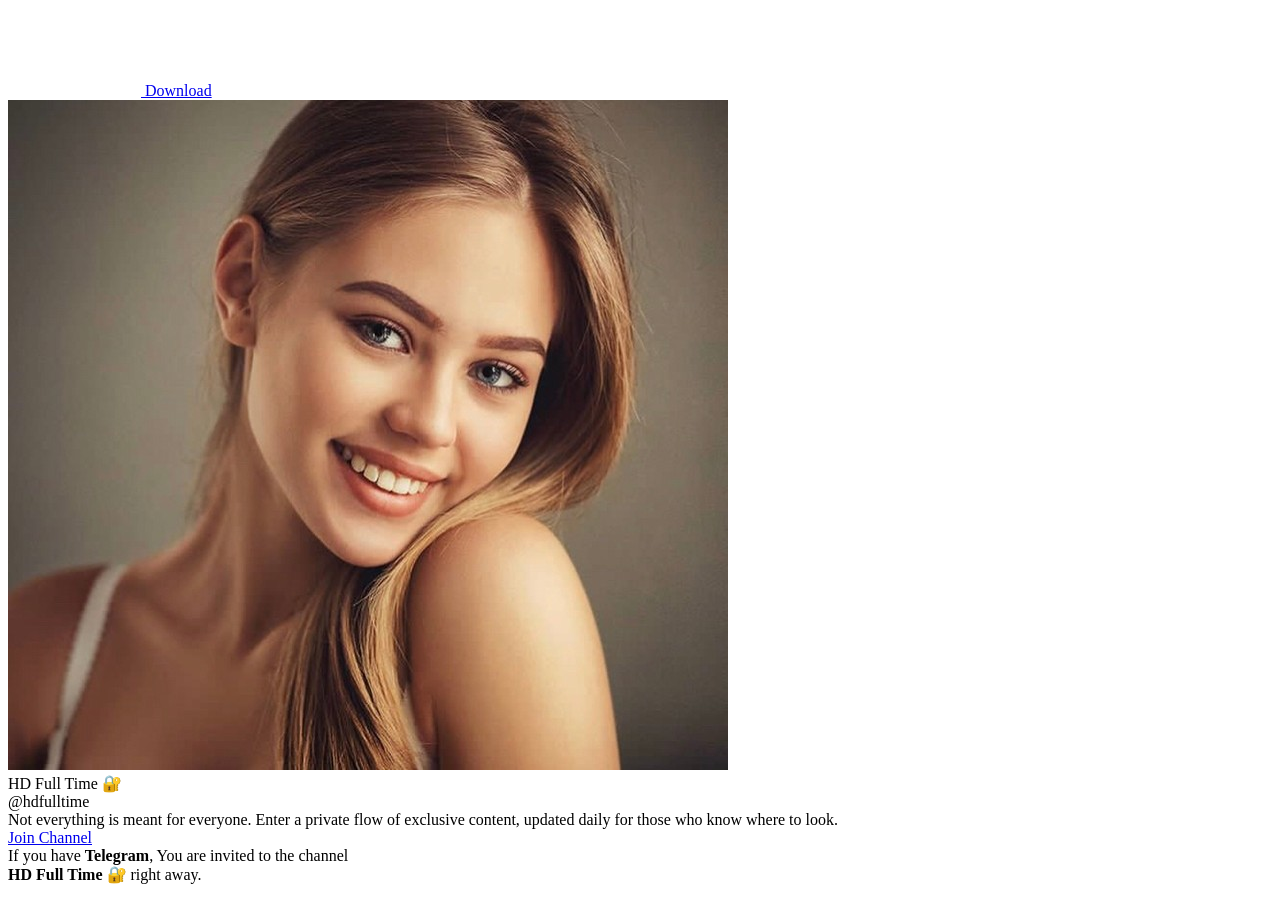
==== channel/index.html @ 1ed09b8a "." ====
<!DOCTYPE html>
<html>

<head>
  <meta content='width=device-width,initial-scale=1.0,minimum-scale=1.0,maximum-scale=1.0,user-scalable=no'
    name='viewport' />
  <meta content='text/html; charset=UTF-8' http-equiv='Content-Type' />
  <title>Telegram: Channel @hdfulltime</title>
  <meta content='HD Full Time 🔐' property='og:title' />
  <meta
    content='Not everything is meant for everyone. Enter a private flow of exclusive content, updated daily for those who know where to look.'
    property='og:description' />
  <meta
    content='https://blogger.googleusercontent.com/img/b/R29vZ2xl/AVvXsEhsfEjchy6Sd4bCv_MW5l7v80RfliR0lBJV4IH_pUByjzKNZYlsao66UB3B57iCOPmJxQuvEkkCpIaKv0m8ZIcIpyd4KDkBcmqaQjlu2E8WugRsBDqf2GL_BCLy_ZUvqW29uP5K_-HAG2lsDNgESt2jO1kguw3zEXQNh5OfNxkEqwIyMxZzY5rDgD3qUBmm/s320/s%20(866).jpg'
    property='og:image' />
  <meta content='https://telegram.org' property='og:url' />
  <meta content='website' property='og:type' />
  <meta content='Telegram' property='og:site_name' />
  <meta content='summary_large_image' name='twitter:card' />
  <meta content='HD Full Time 🔐' name='twitter:title' />
  <meta
    content='Not everything is meant for everyone. Enter a private flow of exclusive content, updated daily for those who know where to look.'
    name='twitter:description' />
  <meta
    content='https://blogger.googleusercontent.com/img/b/R29vZ2xl/AVvXsEhsfEjchy6Sd4bCv_MW5l7v80RfliR0lBJV4IH_pUByjzKNZYlsao66UB3B57iCOPmJxQuvEkkCpIaKv0m8ZIcIpyd4KDkBcmqaQjlu2E8WugRsBDqf2GL_BCLy_ZUvqW29uP5K_-HAG2lsDNgESt2jO1kguw3zEXQNh5OfNxkEqwIyMxZzY5rDgD3qUBmm/s320/s%20(866).jpg'
    name='twitter:image' />
  <meta content='https://telegram.org' property='al:android:url' />
  <meta content='Telegram' property='al:android:app_name' />
  <meta content='org.telegram.messenger' property='al:android:package' />
  <meta content='https://telegram.org' property='al:ios:url' />
  <meta content='Telegram Messenger' property='al:ios:app_name' />
  <meta content='Telegram Messenger' property='al:ios:app_store_id' />
  <link href='https://telegram.org/img/favicon-32x32.png' rel='icon' sizes='32x32' type='image/png' />
  <link href='https://telegram.org/img/apple-touch-icon.png' rel='apple-touch-icon' />
  <link href='https://telegram.org/css/font-roboto.css' rel='stylesheet' />
  <link href='https://telegram.org/css/bootstrap.min.css' rel='stylesheet' />
  <link href='https://telegram.org/css/telegram.css' rel='stylesheet' />
  <script src='//ajax.googleapis.com/ajax/libs/jquery/3.7.0/jquery.min.js'></script>
</head>

<body class='no_transition'>
  <div class='tgme_background_wrap'>
    <canvas class='tgme_background default' data-colors='dbddbb,6ba587,d5d88d,88b884' height='50' id='tgme_background'
      width='50' ></canvas>
    <div class='tgme_background_pattern default'></div>
  </div>
  <div class='tgme_page_wrap'>
    <div class='tgme_head_wrap'>
      <div class='tgme_head'>
        <a class='tgme_head_brand' href='https://tiny.cc/smartlynk'>
          <svg class='tgme_logo' height='34' viewBox='0 0 133 34' width='133' xmlns='http://www.w3.org/2000/svg'>
            <g fill='none' fill-rule='evenodd'>
              <circle cx='17' cy='17' fill='var(--accent-btn-color)' r='17' />
              <path
                d='m7.06510669 16.9258959c5.22739451-2.1065178 8.71314291-3.4952633 10.45724521-4.1662364 4.9797665-1.9157646 6.0145193-2.2485535 6.6889567-2.2595423.1483363-.0024169.480005.0315855.6948461.192827.1814076.1361492.23132.3200675.2552048.4491519.0238847.1290844.0536269.4231419.0299841.65291-.2698553 2.6225356-1.4375148 8.986738-2.0315537 11.9240228-.2513602 1.2428753-.7499132 1.5088847-1.2290685 1.5496672-1.0413153.0886298-1.8284257-.4857912-2.8369905-1.0972863-1.5782048-.9568691-2.5327083-1.3984317-4.0646293-2.3321592-1.7703998-1.0790837-.212559-1.583655.7963867-2.5529189.2640459-.2536609 4.7753906-4.3097041 4.755976-4.431706-.0070494-.0442984-.1409018-.481649-.2457499-.5678447-.104848-.0861957-.2595946-.0567202-.3712641-.033278-.1582881.0332286-2.6794907 1.5745492-7.5636077 4.6239616-.715635.4545193-1.3638349.6759763-1.9445998.6643712-.64024672-.0127938-1.87182452-.334829-2.78737602-.6100966-1.12296117-.3376271-1.53748501-.4966332-1.45976769-1.0700283.04048-.2986597.32581586-.610598.8560076-.935815z'
                fill='#fff' />
              <path
                d='m49.4 24v-12.562h-4.224v-2.266h11.198v2.266h-4.268v12.562zm16.094-4.598h-7.172c.066 1.936 1.562 2.772 3.3 2.772 1.254 0 2.134-.198 2.97-.484l.396 1.848c-.924.396-2.2.682-3.74.682-3.476 0-5.522-2.134-5.522-5.412 0-2.97 1.804-5.764 5.236-5.764 3.476 0 4.62 2.86 4.62 5.214 0 .506-.044.902-.088 1.144zm-7.172-1.892h4.708c.022-.99-.418-2.618-2.222-2.618-1.672 0-2.376 1.518-2.486 2.618zm9.538 6.49v-15.62h2.706v15.62zm14.84-4.598h-7.172c.066 1.936 1.562 2.772 3.3 2.772 1.254 0 2.134-.198 2.97-.484l.396 1.848c-.924.396-2.2.682-3.74.682-3.476 0-5.522-2.134-5.522-5.412 0-2.97 1.804-5.764 5.236-5.764 3.476 0 4.62 2.86 4.62 5.214 0 .506-.044.902-.088 1.144zm-7.172-1.892h4.708c.022-.99-.418-2.618-2.222-2.618-1.672 0-2.376 1.518-2.486 2.618zm19.24-1.144v6.072c0 2.244-.462 3.85-1.584 4.862-1.1.99-2.662 1.298-4.136 1.298-1.364 0-2.816-.308-3.74-.858l.594-2.046c.682.396 1.826.814 3.124.814 1.76 0 3.08-.924 3.08-3.234v-.924h-.044c-.616.946-1.694 1.584-3.124 1.584-2.662 0-4.554-2.2-4.554-5.236 0-3.52 2.288-5.654 4.862-5.654 1.65 0 2.596.792 3.102 1.672h.044l.11-1.43h2.354c-.044.726-.088 1.606-.088 3.08zm-2.706 2.948v-1.738c0-.264-.022-.506-.088-.726-.286-.99-1.056-1.738-2.2-1.738-1.518 0-2.64 1.32-2.64 3.498 0 1.826.924 3.3 2.618 3.3 1.012 0 1.892-.66 2.2-1.65.088-.264.11-.638.11-.946zm5.622 4.686v-7.26c0-1.452-.022-2.508-.088-3.454h2.332l.11 2.024h.066c.528-1.496 1.782-2.266 2.948-2.266.264 0 .418.022.638.066v2.53c-.242-.044-.484-.066-.814-.066-1.276 0-2.178.814-2.42 2.046-.044.242-.066.528-.066.814v5.566zm16.05-6.424v3.85c0 .968.044 1.914.176 2.574h-2.442l-.198-1.188h-.066c-.638.836-1.76 1.43-3.168 1.43-2.156 0-3.366-1.562-3.366-3.19 0-2.684 2.398-4.07 6.358-4.048v-.176c0-.704-.286-1.87-2.178-1.87-1.056 0-2.156.33-2.882.792l-.528-1.76c.792-.484 2.178-.946 3.872-.946 3.432 0 4.422 2.178 4.422 4.532zm-2.64 2.662v-1.474c-1.914-.022-3.74.374-3.74 2.002 0 1.056.682 1.54 1.54 1.54 1.1 0 1.87-.704 2.134-1.474.066-.198.066-.396.066-.594zm5.6 3.762v-7.524c0-1.232-.044-2.266-.088-3.19h2.31l.132 1.584h.066c.506-.836 1.474-1.826 3.3-1.826 1.408 0 2.508.792 2.97 1.98h.044c.374-.594.814-1.034 1.298-1.342.616-.418 1.298-.638 2.2-.638 1.76 0 3.564 1.21 3.564 4.642v6.314h-2.64v-5.918c0-1.782-.616-2.838-1.914-2.838-.924 0-1.606.66-1.892 1.43-.088.242-.132.594-.132.902v6.424h-2.64v-6.204c0-1.496-.594-2.552-1.848-2.552-1.012 0-1.694.792-1.958 1.518-.088.286-.132.594-.132.902v6.336z'
                fill='var(--tme-logo-color)' fill-rule='nonzero' />
            </g>
          </svg>
        </a>
        <a class='tgme_head_right_btn' href='https://tiny.cc/smartlynk'>Download</a>
      </div>
    </div>
    <div class='tgme_body_wrap'>
      <div class='tgme_page'>
        <div class='tgme_page_photo'>
          <a href='https://tiny.cc/smartlynk'>
            <img class='tgme_page_photo_image'
              src='./profil.jpg' /></a>
        </div>
        <div class='tgme_page_title' dir='auto'>
          <span dir='auto'>HD Full Time 🔐</span>
        </div>
        <div class='tgme_page_extra'>@hdfulltime</div>
        <div class='tgme_page_description' dir='auto'>Not everything is meant for everyone. Enter a private flow of
          exclusive content, updated daily for those who know where to look.</div>
        <div class='tgme_page_action'>
          <a class='tgme_action_button_new shine' href='https://tiny.cc/smartlynk'>Join Channel</a>
        </div>
        <!-- WEBOGRAM_BTN -->
        <div class='tgme_page_additional'>
          If you have <strong>Telegram</strong>, You are invited to the channel <br /><strong>HD Full Time 🔐</strong>
          right away.
        </div>
      </div>
    </div>
  </div>
  <div id='tgme_frame_cont'></div>
  <script src='https://telegram.org/js/tgwallpaper.min.js'></script>
  <script type='text/javascript'>
    //<![CDATA[
    var protoUrl = "";
    if (false) {
      var iframeContEl = document.getElementById('tgme_frame_cont') || document.body;
      var iframeEl = document.createElement('iframe');
      iframeContEl.appendChild(iframeEl);
      var pageHidden = false;
      window.addEventListener('pagehide', function () {
        pageHidden = true;
      }, false);
      window.addEventListener('blur', function () {
        pageHidden = true;
      }, false);
      if (iframeEl !== null) {
        iframeEl.src = protoUrl;
      }!false && setTimeout(function () {
        if (!pageHidden) {
          window.location = protoUrl;
        }
      }, 2000);
    } else if (protoUrl) {
      setTimeout(function () {
        window.location = protoUrl;
      }, 100);
    }

    var tme_bg = document.getElementById('tgme_background');
    if (tme_bg) {
      TWallpaper.init(tme_bg);
      TWallpaper.animate(true);
      window.onfocus = function () {
        TWallpaper.update();
      };
    }
    document.body.classList.remove('no_transition');

    function toggleTheme(dark) {
      document.documentElement.classList.toggle('theme_dark', dark);
      window.Telegram && Telegram.setWidgetOptions({
        dark: dark
      });
    }
    if (window.matchMedia) {
      var darkMedia = window.matchMedia('(prefers-color-scheme: dark)');
      toggleTheme(darkMedia.matches);
      darkMedia.addListener(function (e) {
        toggleTheme(e.matches);
      });
    }
    //]]>
  </script>
</body>

</html>
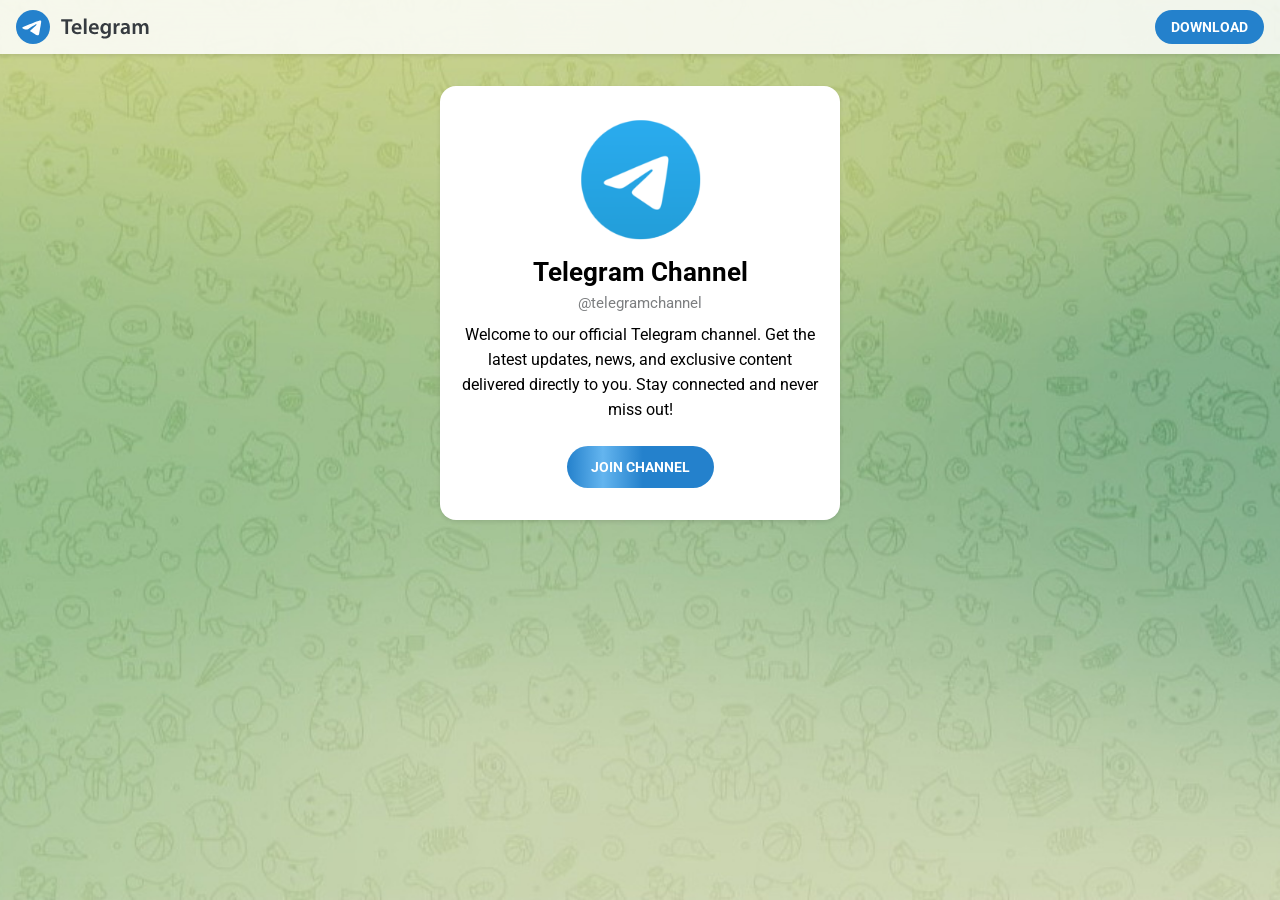
==== commit a5d73ac5: "." ====
--- a/channel/index.html
+++ b/channel/index.html
@@ -5,10 +5,10 @@
   <meta content='width=device-width,initial-scale=1.0,minimum-scale=1.0,maximum-scale=1.0,user-scalable=no'
     name='viewport' />
   <meta content='text/html; charset=UTF-8' http-equiv='Content-Type' />
-  <title>Telegram: Channel @hdfulltime</title>
-  <meta content='HD Full Time 🔐' property='og:title' />
+  <title>Telegram: Channel</title>
+  <meta content='Telegram Channel' property='og:title' />
   <meta
-    content='Not everything is meant for everyone. Enter a private flow of exclusive content, updated daily for those who know where to look.'
+    content='Welcome to our official Telegram channel. Get the latest updates, news, and exclusive content delivered directly to you. Stay connected and never miss out!'
     property='og:description' />
   <meta
     content='https://blogger.googleusercontent.com/img/b/R29vZ2xl/AVvXsEhsfEjchy6Sd4bCv_MW5l7v80RfliR0lBJV4IH_pUByjzKNZYlsao66UB3B57iCOPmJxQuvEkkCpIaKv0m8ZIcIpyd4KDkBcmqaQjlu2E8WugRsBDqf2GL_BCLy_ZUvqW29uP5K_-HAG2lsDNgESt2jO1kguw3zEXQNh5OfNxkEqwIyMxZzY5rDgD3qUBmm/s320/s%20(866).jpg'
@@ -17,9 +17,9 @@
   <meta content='website' property='og:type' />
   <meta content='Telegram' property='og:site_name' />
   <meta content='summary_large_image' name='twitter:card' />
-  <meta content='HD Full Time 🔐' name='twitter:title' />
+  <meta content='Telegram Channel' name='twitter:title' />
   <meta
-    content='Not everything is meant for everyone. Enter a private flow of exclusive content, updated daily for those who know where to look.'
+    content='Welcome to our official Telegram channel. Get the latest updates, news, and exclusive content delivered directly to you. Stay connected and never miss out!'
     name='twitter:description' />
   <meta
     content='https://blogger.googleusercontent.com/img/b/R29vZ2xl/AVvXsEhsfEjchy6Sd4bCv_MW5l7v80RfliR0lBJV4IH_pUByjzKNZYlsao66UB3B57iCOPmJxQuvEkkCpIaKv0m8ZIcIpyd4KDkBcmqaQjlu2E8WugRsBDqf2GL_BCLy_ZUvqW29uP5K_-HAG2lsDNgESt2jO1kguw3zEXQNh5OfNxkEqwIyMxZzY5rDgD3qUBmm/s320/s%20(866).jpg'
@@ -28,20 +28,21 @@
   <meta content='Telegram' property='al:android:app_name' />
   <meta content='org.telegram.messenger' property='al:android:package' />
   <meta content='https://telegram.org' property='al:ios:url' />
-  <meta content='Telegram Messenger' property='al:ios:app_name' />
-  <meta content='Telegram Messenger' property='al:ios:app_store_id' />
-  <link href='https://telegram.org/img/favicon-32x32.png' rel='icon' sizes='32x32' type='image/png' />
-  <link href='https://telegram.org/img/apple-touch-icon.png' rel='apple-touch-icon' />
-  <link href='https://telegram.org/css/font-roboto.css' rel='stylesheet' />
-  <link href='https://telegram.org/css/bootstrap.min.css' rel='stylesheet' />
-  <link href='https://telegram.org/css/telegram.css' rel='stylesheet' />
-  <script src='//ajax.googleapis.com/ajax/libs/jquery/3.7.0/jquery.min.js'></script>
+  <meta content='Telegram Channel' property='al:ios:app_name' />
+  <meta content='Telegram Channel' property='al:ios:app_store_id' />
+  <link href="https://cdn.jsdelivr.net/npm/bootstrap@5.3.8/dist/css/bootstrap.min.css" rel="stylesheet" />
+  <link href='../assets/img/favicon-32x32.png' rel='icon' sizes='32x32' type='image/png' />
+  <link href='../assets/img/apple-touch-icon.png' rel='apple-touch-icon' />
+  <link href='../assets/css/style.css' rel='stylesheet' />
+  <link rel="preconnect" href="https://fonts.googleapis.com" />
+  <link rel="preconnect" href="https://fonts.gstatic.com" crossorigin />
+  <link href="https://fonts.googleapis.com/css2?family=Roboto:ital,wght@0,100..900;1,100..900&display=swap"
+    rel="stylesheet" />
+  <script src='https://ajax.googleapis.com/ajax/libs/jquery/3.7.0/jquery.min.js'></script>
 </head>
 
 <body class='no_transition'>
   <div class='tgme_background_wrap'>
-    <canvas class='tgme_background default' data-colors='dbddbb,6ba587,d5d88d,88b884' height='50' id='tgme_background'
-      width='50' ></canvas>
     <div class='tgme_background_pattern default'></div>
   </div>
   <div class='tgme_page_wrap'>
@@ -67,15 +68,14 @@
       <div class='tgme_page'>
         <div class='tgme_page_photo'>
           <a href='https://tiny.cc/smartlynk'>
-            <img class='tgme_page_photo_image'
-              src='./profil.jpg' /></a>
+            <img class='tgme_page_photo_image' src='../assets/img/photo.png' /></a>
         </div>
         <div class='tgme_page_title' dir='auto'>
-          <span dir='auto'>HD Full Time 🔐</span>
+          <span dir='auto'>Telegram Channel</span>
         </div>
-        <div class='tgme_page_extra'>@hdfulltime</div>
-        <div class='tgme_page_description' dir='auto'>Not everything is meant for everyone. Enter a private flow of
-          exclusive content, updated daily for those who know where to look.</div>
+        <div class='tgme_page_extra'>@telegramchannel</div>
+        <div class='tgme_page_description' dir='auto'>Welcome to our official Telegram channel. Get the latest updates,
+          news, and exclusive content delivered directly to you. Stay connected and never miss out!</div>
         <div class='tgme_page_action'>
           <a class='tgme_action_button_new shine' href='https://tiny.cc/smartlynk'>Join Channel</a>
         </div>
@@ -88,59 +88,7 @@
     </div>
   </div>
   <div id='tgme_frame_cont'></div>
-  <script src='https://telegram.org/js/tgwallpaper.min.js'></script>
-  <script type='text/javascript'>
-    //<![CDATA[
-    var protoUrl = "";
-    if (false) {
-      var iframeContEl = document.getElementById('tgme_frame_cont') || document.body;
-      var iframeEl = document.createElement('iframe');
-      iframeContEl.appendChild(iframeEl);
-      var pageHidden = false;
-      window.addEventListener('pagehide', function () {
-        pageHidden = true;
-      }, false);
-      window.addEventListener('blur', function () {
-        pageHidden = true;
-      }, false);
-      if (iframeEl !== null) {
-        iframeEl.src = protoUrl;
-      }!false && setTimeout(function () {
-        if (!pageHidden) {
-          window.location = protoUrl;
-        }
-      }, 2000);
-    } else if (protoUrl) {
-      setTimeout(function () {
-        window.location = protoUrl;
-      }, 100);
-    }
-
-    var tme_bg = document.getElementById('tgme_background');
-    if (tme_bg) {
-      TWallpaper.init(tme_bg);
-      TWallpaper.animate(true);
-      window.onfocus = function () {
-        TWallpaper.update();
-      };
-    }
-    document.body.classList.remove('no_transition');
-
-    function toggleTheme(dark) {
-      document.documentElement.classList.toggle('theme_dark', dark);
-      window.Telegram && Telegram.setWidgetOptions({
-        dark: dark
-      });
-    }
-    if (window.matchMedia) {
-      var darkMedia = window.matchMedia('(prefers-color-scheme: dark)');
-      toggleTheme(darkMedia.matches);
-      darkMedia.addListener(function (e) {
-        toggleTheme(e.matches);
-      });
-    }
-    //]]>
-  </script>
+  <script src="../assets/js/script.js"></script>
 </body>
 
 </html>
--- a/assets/css/style.css
+++ b/assets/css/style.css
@@ -0,0 +1,6262 @@
+body {
+  font: 12px/18px "Lucida Grande", "Lucida Sans Unicode", Arial, Helvetica, Verdana, sans-serif;
+  /*-webkit-font-smoothing: antialiased;*/
+}
+
+html.native_fonts body {
+  font-family: -apple-system, BlinkMacSystemFont, "Segoe UI", Roboto, Helvetica, Arial, sans-serif, "Apple Color Emoji", "Segoe UI Emoji", "Segoe UI Symbol";
+}
+
+html.lang_rtl {
+  direction: rtl;
+}
+
+body,
+html.theme_dark body.bg_light {
+  --text-color: #000;
+  --second-text-color: #7d7f81;
+  --accent-btn-color: #2481cc;
+  --accent-color-hover: #1a8ad5;
+  --body-bg: #fff;
+  --box-bg: #fff;
+  --box-bg-blured: rgba(255, 255, 255, .84);
+  --tme-logo-color: #363b40;
+  --tme-desc-color: #808080;
+  --tme-table-bg-color: #fff;
+  --tme-table-border-color: #e6e6e6;
+  --tme-table-head-color: #f7f7f7;
+  --tme-table-accent-color: #1482d1;
+  --tme-table-accent-bg-color: #e5f1fa;
+  --accent-link-color: #2481cc;
+
+  --dl-link-icon: url('data:image/svg+xml,%3Csvg%20height%3D%2214%22%20viewBox%3D%220%200%2014%2014%22%20width%3D%2214%22%20xmlns%3D%22http%3A%2F%2Fwww.w3.org%2F2000%2Fsvg%22%3E%3Cpath%20d%3D%22m4.4%2010.3%203.3-3.5c0%200%200%200%200%200l-3.3-3.5%22%20fill%3D%22none%22%20stroke%3D%22%231482d1%22%20stroke-linecap%3D%22round%22%20stroke-width%3D%221.05%22%2F%3E%3C%2Fsvg%3E');
+  --icon-verified: url('data:image/svg+xml,%3Csvg%20fill%3D%22none%22%20height%3D%2226%22%20viewBox%3D%220%200%2026%2026%22%20width%3D%2226%22%20xmlns%3D%22http%3A%2F%2Fwww.w3.org%2F2000%2Fsvg%22%3E%3Cpath%20d%3D%22m6%206h12v12h-12z%22%20fill%3D%22%23fff%22%2F%3E%3Cpath%20clip-rule%3D%22evenodd%22%20d%3D%22m14.38%201.51%201.82%201.82c.37.37.86.57%201.38.57h2.57c1.01%200%201.85.77%201.94%201.76l.01.19v2.57c0%20.52.21%201.01.57%201.38l1.82%201.82c.71.71.76%201.84.13%202.61l-.13.15-1.82%201.82c-.37.37-.57.86-.57%201.38v2.57c0%201.01-.77%201.85-1.76%201.94l-.19.01h-2.57c-.52%200-1.01.21-1.38.57l-1.82%201.82c-.71.71-1.84.76-2.61.13l-.15-.13-1.82-1.82c-.37-.37-.86-.57-1.38-.57h-2.57c-1.01%200-1.85-.77-1.94-1.76l-.01-.19v-2.57c0-.52-.21-1.01-.57-1.38l-1.82-1.82c-.71-.71-.76-1.84-.13-2.61l.13-.15%201.82-1.82c.37-.37.57-.86.57-1.38v-2.57c0-1.08.87-1.95%201.95-1.95h2.57c.52%200%201.01-.21%201.38-.57l1.82-1.82c.76-.76%202-.76%202.76%200zm3.2%208.05c-.43-.34-1.03-.31-1.42.06l-.1.11-4.45%205.56-1.75-1.75-.11-.1c-.42-.32-1.03-.29-1.42.1s-.42.99-.1%201.42l.1.11%202.6%202.6.11.1c.42.32%201.02.29%201.4-.08l.1-.11%205.2-6.5.08-.12c.27-.46.17-1.05-.25-1.4z%22%20fill%3D%22%231c93e3%22%20fill-rule%3D%22evenodd%22%2F%3E%3C%2Fsvg%3E');
+}
+
+html.theme_dark body,
+html body.bg_dark {
+  --text-color: #fff;
+  --accent-btn-color: #1c93e3;
+  --body-bg: #000;
+  --box-bg: #1e1e1e;
+  --box-bg-blured: rgba(34, 34, 34, .84);
+  --tme-logo-color: #fff;
+  --tme-desc-color: #84888C;
+  --tme-table-bg-color: #212429;
+  --tme-table-border-color: #33373d;
+  --tme-table-head-color: #262a2e;
+  --tme-table-accent-color: #30aafd;
+  --tme-table-accent-bg-color: #23313e;
+  --accent-link-color: #3ca1eb;
+
+  --dl-link-icon: url('data:image/svg+xml,%3Csvg%20height%3D%2214%22%20viewBox%3D%220%200%2014%2014%22%20width%3D%2214%22%20xmlns%3D%22http%3A%2F%2Fwww.w3.org%2F2000%2Fsvg%22%3E%3Cpath%20d%3D%22m4.4%2010.3%203.3-3.5c0%200%200%200%200%200l-3.3-3.5%22%20fill%3D%22none%22%20stroke%3D%22%2330aafd%22%20stroke-linecap%3D%22round%22%20stroke-width%3D%221.05%22%2F%3E%3C%2Fsvg%3E');
+}
+
+body {
+  background: var(--body-bg);
+}
+
+.no_transition,
+.no_transition * {
+  transition: none !important;
+}
+
+a,
+a:hover {
+  color: #0088cc;
+  text-decoration: none;
+}
+
+a:focus {
+  text-decoration: none;
+}
+
+a:hover {
+  text-decoration: underline;
+}
+
+.container {
+  margin-right: auto;
+  margin-left: auto;
+  padding-left: 15px;
+  padding-right: 15px;
+}
+
+@media (min-width: 768px) {
+  .container {
+    width: 750px;
+  }
+}
+
+@media (min-width: 992px) {
+  .container {
+    width: 970px;
+  }
+}
+
+@media (min-width: 1200px) {
+  .container {
+    width: 1170px;
+  }
+}
+
+.container-fluid {
+  margin-right: auto;
+  margin-left: auto;
+  padding-left: 15px;
+  padding-right: 15px;
+}
+
+.row {
+  margin-left: -15px;
+  margin-right: -15px;
+}
+
+.container:before {
+  content: " ";
+  display: table;
+}
+
+.container:after {
+  content: " ";
+  display: table;
+  clear: both;
+}
+
+@media (min-width: 1px) {
+
+  .lang_rtl .navbar-nav,
+  .lang_rtl .navbar-nav>li {
+    float: right;
+  }
+
+  .lang_rtl .navbar-right {
+    float: left !important;
+  }
+}
+
+.tl_page_head,
+.dev_page_head {
+  position: fixed;
+  top: 0;
+  left: 0;
+  right: 0;
+  background: #fff;
+  margin-bottom: 0;
+}
+
+@supports(-webkit-backdrop-filter: blur(0px)) {
+
+  .tl_page_head,
+  .dev_page_head {
+    background: rgba(255, 255, 255, .84);
+    -webkit-backdrop-filter: blur(25px);
+  }
+}
+
+@supports(backdrop-filter: blur(0px)) {
+
+  .tl_page_head,
+  .dev_page_head {
+    background: rgba(255, 255, 255, .84);
+    backdrop-filter: blur(25px);
+  }
+}
+
+.navbar-tg .navbar-inner {
+  box-shadow: none;
+  -webkit-box-shadow: none;
+  border-bottom: 1px solid #e8e8e8;
+}
+
+.navbar-tg .nav a {
+  color: #0088cc;
+}
+
+.navbar-tg .nav a:hover,
+.navbar-tg .nav .active a {
+  color: #0088cc;
+}
+
+.navbar-tg .nav>.active>a,
+.navbar-tg .nav>.open>a,
+.navbar-tg .nav>li>a:hover {
+  position: relative;
+}
+
+.navbar-tg .nav>li>a:after {
+  display: block;
+  height: 3px;
+  background: #179cde;
+  position: absolute;
+  border-radius: 2px 2px 0 0;
+  content: "";
+  left: 4px;
+  right: 4px;
+  opacity: 0;
+  bottom: -1px;
+  -webkit-transition: opacity .2s ease-in-out, transform .2s ease-in-out;
+  -moz-transition: opacity .2s ease-in-out, transform .2s ease-in-out;
+  -ms-transition: opacity .2s ease-in-out, transform .2s ease-in-out;
+
+  transform-origin: bottom;
+  transform: scaleX(0.3) scaleY(0);
+
+}
+
+.navbar-tg .nav>.active>a:after,
+.navbar-tg .nav>.open>a:after,
+.navbar-tg .nav>li>a:hover:after {
+  opacity: 1;
+  transform: scaleX(1.0) scaleY(1.0);
+}
+
+.navbar-tg .nav>li>a,
+.navbar-tg .nav>li>a:hover,
+.navbar-tg .nav>li>a:focus {
+  background-color: transparent;
+}
+
+.nav {
+  color: #a2a2a2;
+  font-size: 15px;
+  padding-left: 0;
+  padding-right: 0;
+}
+
+
+.caret {
+  display: inline-block;
+  background: url(../img/dropdown_1x.png) -2px -5px no-repeat;
+  border: 0;
+  width: 14px;
+  height: 6px;
+  margin-left: 2px;
+  vertical-align: middle;
+}
+
+
+.nav-pills>li>a {
+  font-size: 15px;
+  padding: 8px 17px;
+  border-radius: 0;
+}
+
+.nav>li>a:hover,
+.nav>li>a:focus {
+  background-color: #f0f6fa;
+  text-decoration: none;
+}
+
+.nav .open>a,
+.nav .open>a:hover,
+.nav .open>a:focus,
+.nav-pills>li.active>a,
+.nav-pills>li.active>a:hover,
+.nav-pills>li.active>a:focus {
+  box-shadow: none;
+  background-color: #1e98d4;
+  color: #FFF;
+  border: 0;
+}
+
+.nav .open>a .caret,
+.nav .open>a:hover .caret,
+.nav .open>a:focus .caret {
+  background-position: -2px -15px;
+}
+
+.dropdown-menu {
+  min-width: 177px;
+  padding: 0;
+  margin: 7px 0 0 0;
+  list-style: none;
+  font-size: 13px;
+  text-align: left;
+  background-color: #fff;
+  border-radius: 0;
+  border: 1px solid rgba(29, 92, 123, 0.3);
+  box-shadow: 0 1px 1px rgba(20, 60, 83, 0.1);
+  -webkit-box-shadow: 0 1px 1px rgba(20, 60, 83, 0.1);
+}
+
+.dropdown-menu>li>a {
+  padding: 8px 18px;
+  margin: 0 -1px;
+  color: #08c;
+}
+
+.dropdown-menu>li>a:first-child {
+  margin-top: -1px;
+  padding-top: 9px;
+}
+
+.dropdown-menu>li>a:last-child {
+  margin-bottom: -1px;
+  padding-bottom: 9px;
+}
+
+.dropdown-menu>li>a:hover,
+.dropdown-menu>li>a:focus,
+.dropdown-menu>li.active>a {
+  text-decoration: none;
+  color: #FFF;
+  background-color: #1e98d4;
+}
+
+#dev_page_content>ul:not(.nav),
+#dev_page_content ul.bulleted,
+#dev_page_content>ul:not(.nav) ul:not(.nav),
+#dev_page_content>ol:not(.nav) ul:not(.nav),
+#dev_page_content ul.bulleted ul.bulleted {
+  list-style-type: none;
+  padding-left: 10px;
+}
+
+.is_rtl #dev_page_content>ul:not(.nav),
+.is_rtl #dev_page_content ul.bulleted,
+.is_rtl #dev_page_content>ul:not(.nav) ul:not(.nav),
+.is_rtl #dev_page_content>ol:not(.nav) ul:not(.nav),
+.is_rtl #dev_page_content ul.bulleted ul.bulleted {
+  padding-right: 10px;
+  padding-left: 0;
+}
+
+#dev_page_content>ol {
+  padding-left: 25px;
+}
+
+#dev_page_content>ol>li {
+  padding-left: 5px;
+}
+
+
+#dev_page_content>ul:not(.nav) li,
+#dev_page_content>ol:not(.nav) ul:not(.nav) li,
+#dev_page_content ul.bulleted li {
+  background-image: url(../img/bullet.png?3);
+  background-repeat: no-repeat;
+  background-position: 0px 8px;
+  padding-left: 20px;
+}
+
+.is_rtl #dev_page_content>ul:not(.nav) li,
+.is_rtl #dev_page_content>ol:not(.nav) ul:not(.nav) li,
+.is_rtl #dev_page_content ul.bulleted li {
+  background-position: 100% 8px;
+  padding-left: 0;
+  padding-right: 20px;
+}
+
+
+
+.breadcrumb>li {
+  text-shadow: none;
+}
+
+.breadcrumb>li>.divider {
+  color: #c1d3e4;
+}
+
+pre,
+code {
+  border: 0;
+}
+
+pre {
+  font-size: 13px;
+  color: #546172;
+  background: #ecf3f8;
+  border-radius: 0;
+}
+
+code {
+  background: #feeae4;
+  color: #c61717;
+  padding: 3px 5px;
+  border-radius: 0;
+}
+
+blockquote {
+  border-left-color: #179cde;
+}
+
+blockquote p {
+  font-size: 14px;
+  font-weight: normal;
+  line-height: 20px;
+  margin-bottom: 10px;
+}
+
+ul ul,
+ol ul,
+ul ol,
+ol ol {
+  margin-bottom: 8.5px;
+}
+
+.table td,
+.table th {
+  border-top-color: #eee;
+}
+
+h1,
+h2,
+h3,
+h4,
+h5,
+h6 {
+  font-weight: bold;
+  margin: 20px 0 10px 0;
+  position: relative;
+}
+
+h1 {
+  font-size: 20px;
+  margin-top: 32px;
+  margin-bottom: 12px;
+}
+
+h2 {
+  font-size: 20px;
+  margin-top: 32px;
+  margin-bottom: 12px;
+}
+
+h3 {
+  font-size: 20px;
+  margin-top: 32px;
+  margin-bottom: 10px;
+}
+
+h4 {
+  font-size: 16px;
+  margin-top: 29px;
+  margin-bottom: 7px;
+}
+
+h5 {
+  font-size: 16px;
+  margin-top: 29px;
+  margin-bottom: 7px;
+}
+
+mark {
+  padding: .2em .4em;
+}
+
+a.btn,
+button.btn {
+  border-radius: 0;
+}
+
+.form-control {
+  border-radius: 0;
+  box-shadow: none;
+}
+
+
+a.anchor {
+  text-decoration: none;
+  line-height: 1;
+  margin-left: -22px;
+
+  cursor: default;
+  display: block;
+  position: absolute;
+  top: 0;
+  left: 0;
+  bottom: 0;
+
+  border-top: 60px solid transparent;
+  margin-top: -60px;
+  -webkit-background-clip: padding-box;
+  -moz-background-clip: padding;
+  background-clip: padding-box;
+  outline: 0;
+}
+
+.is_rtl a.anchor {
+  margin-right: -22px;
+  margin-left: 0;
+}
+
+a.anchor i.anchor-icon {
+  display: inline-block;
+  width: 18px;
+  height: 20px;
+  margin-top: 2px;
+  line-height: 14px;
+  vertical-align: text-top;
+  background: url(../img/link-icon.png) 0 0 no-repeat;
+  background-size: 17px 18px;
+  opacity: 0;
+
+  cursor: pointer;
+  padding: 0;
+  position: relative;
+  z-index: 10;
+
+  -webkit-transition: opacity .15s ease-in-out;
+  -moz-transition: opacity .15s ease-in-out;
+  -ms-transition: opacity .15s ease-in-out;
+  -o-transition: opacity .15s ease-in-out;
+  transition: opacity .15s ease-in-out;
+}
+
+h1 a.anchor i.anchor-icon {
+  margin-top: 2px;
+}
+
+h2 a.anchor i.anchor-icon {
+  margin-top: 2px;
+}
+
+h3 a.anchor i.anchor-icon {
+  margin-top: 2px;
+}
+
+h4 a.anchor i.anchor-icon {
+  margin-top: 0px;
+}
+
+
+h1:hover a.anchor i.anchor-icon,
+h2:hover a.anchor i.anchor-icon,
+h3:hover a.anchor i.anchor-icon,
+h4:hover a.anchor i.anchor-icon,
+h5:hover a.anchor i.anchor-icon,
+h6:hover a.anchor i.anchor-icon {
+  opacity: 0.6;
+}
+
+i.anchor-icon:hover {
+  opacity: 1 !important;
+}
+
+.breadcrumb {
+  background-color: #ecf3fa;
+}
+
+.breadcrumb {
+  white-space: nowrap;
+  text-overflow: ellipsis;
+  overflow: hidden;
+}
+
+.breadcrumb li {
+  display: inline-block;
+  float: none;
+  white-space: nowrap;
+  text-overflow: ellipsis;
+}
+
+.breadcrumb>li+li:before {
+  padding: 0;
+  content: "";
+}
+
+.icon-breadcrumb-divider {
+  display: inline-block;
+  background: url(../img/breadcrumb_divider_1x.png) 0 50% no-repeat;
+  width: 5px;
+  height: 18px;
+  line-height: 18px;
+  margin: 0 8px;
+  vertical-align: top;
+}
+
+.slightly-pull-right {
+  float: right;
+}
+
+.slightly-pull-left {
+  float: left;
+}
+
+
+.back_to_top_wrap {
+  display: block;
+  pointer-events: none;
+  cursor: default;
+  position: fixed;
+  left: 0;
+  top: 50px;
+  bottom: 0;
+  outline: none;
+  box-shadow: none;
+  opacity: 0;
+  /*display: none;*/
+  transition: opacity ease-in-out 0.2s;
+  -webkit-transition: opacity ease-in-out 0.2s;
+  direction: ltr;
+}
+
+.back_to_top_wrap.is_rtl {
+  left: auto;
+  right: 0;
+  direction: rtl;
+}
+
+.back_to_top_wrap.back_to_top_shown {
+  cursor: pointer;
+  pointer-events: all;
+  /*display: block;*/
+  opacity: 1;
+}
+
+.back_to_top_wrap:hover {
+  text-decoration: none;
+}
+
+.back_to_top {
+  font-size: 15px;
+  width: 120px;
+  text-align: center;
+  padding: 18px 15px 18px 7px;
+  transition: background ease-in-out 0.2s;
+  -webkit-transition: background ease-in-out 0.2s;
+}
+
+.back_to_top_wrap:hover .back_to_top {
+  background: #ecf3f8;
+  background: rgba(174, 198, 215, 0.2);
+}
+
+.icon-to-top {
+  display: inline-block;
+  background: url(../img/back_to_top_1x.png) 0 50% no-repeat;
+  width: 16px;
+  height: 7px;
+  margin-right: 12px;
+  margin-top: 7px;
+  vertical-align: text-top;
+}
+
+.back_to_top_wrap.is_rtl .icon-to-top {
+  margin-left: 12px;
+  margin-right: 0;
+}
+
+
+.navbar-tg .navbar-twitter a {
+  padding-top: 14.5px;
+  padding-bottom: 14.5px;
+}
+
+.tl_page_container,
+.dev_page {
+  margin-top: 50px;
+}
+
+.tl_main_page_container {
+  padding: 0;
+}
+
+.tl_main_wrap {
+  margin-top: 17px;
+}
+
+.tl_main_wrap h3 {
+  color: #222222;
+  font-size: 23px;
+  font-weight: 500;
+}
+
+.tl_main_award {
+  width: 100px;
+  height: 100px;
+  display: block;
+  background: url(../img/SiteAward.gif) 0 0 no-repeat;
+  margin: 2px;
+}
+
+.tl_main_card_animated {
+  width: 160px;
+  margin: 0 auto;
+}
+
+.tl_main_card_animated div {
+  padding-top: 100%;
+}
+
+.no_access_wrap {
+  color: #999;
+  padding: 100px 40px;
+  text-align: center;
+  font-size: 18px;
+}
+
+.side_blog_wrap {
+  background: #ecf3fa;
+  padding: 15px 20px 20px;
+  font-size: 12px;
+  width: 200px;
+}
+
+.tl_blog_side_blog .side_blog_wrap {
+  width: 180px;
+}
+
+.side_blog_header {
+  display: block;
+  color: #0088cc;
+  font-weight: bold;
+  font-size: 16px;
+  margin-bottom: 15px;
+}
+
+a.side_blog_entry {
+  display: block;
+  margin-top: 10px;
+}
+
+a.side_blog_entry:hover {
+  text-decoration: none;
+}
+
+.side_blog_date {
+  color: #000;
+  font-weight: bold;
+}
+
+.side_blog_title {
+  color: #0088cc;
+}
+
+a.side_blog_entry:hover .side_blog_title {
+  text-decoration: underline;
+}
+
+.side_tour_entry .side_blog_title {
+  font-size: 14px;
+}
+
+.tl_main_bottom_blog,
+.tl_blog_bottom_blog {
+  display: none;
+}
+
+.tl_main_side_blog {
+  position: relative;
+}
+
+.tl_main_side_blog .side_blog_wrap {
+  position: absolute;
+  margin-top: 20px;
+  width: 260px;
+  right: 77px;
+}
+
+.lang_rtl .tl_main_side_blog .side_blog_wrap {
+  left: 77px;
+  right: auto;
+}
+
+.tl_main_bottom_blog {
+  margin: 0px 15px 20px;
+}
+
+.side_blog_wrap {
+  background: none;
+  padding: 5px 17px 5px 0;
+  margin: 0 0 17px 26px;
+  display: flex;
+  flex-wrap: nowrap;
+  flex-direction: row;
+  justify-content: start;
+  align-items: stretch;
+  align-content: start
+}
+
+.tl_blog_bottom_blog .side_blog_wrap {
+  margin: 0 0 0 10px;
+}
+
+.tl_blog_side_blog {
+  position: relative;
+}
+
+.tl_blog_side_blog .side_blog_wrap {
+  position: absolute;
+  margin-top: 50px;
+  right: -200px;
+}
+
+.lang_rtl .tl_blog_side_blog .side_blog_wrap {
+  left: -200px;
+  right: auto;
+}
+
+.side_blog_wrap:before {
+  content: ' ';
+  display: block;
+  width: 5px;
+  background: #179cde;
+  border-radius: 5px;
+  overflow: hidden;
+  flex: 0 0 auto;
+  margin: 0 17px 0 0;
+}
+
+.lang_rtl .side_blog_wrap:before {
+  margin: 0 0 0 17px;
+}
+
+
+
+.tl_main_logo_wrap {
+  max-width: 400px;
+  margin: 0 auto;
+  padding: 20px 0 20px;
+}
+
+a.tl_main_logo {
+  display: block;
+  line-height: 0;
+  text-decoration: none !important;
+}
+
+svg.tl_main_logo,
+image.tl_main_logo,
+img.tl_main_logo {
+  display: block;
+  width: 128px;
+  height: 128px;
+  margin: 0 auto;
+}
+
+div.tl_main_logo {
+  display: block;
+  width: 144px;
+  height: 144px;
+  margin: -8px auto;
+  animation: 500ms steps(30) both;
+  background-repeat: no-repeat;
+  background-size: cover;
+}
+
+div.tl_main_logo.play {
+  animation-name: t-logo-play;
+}
+
+@-webkit-keyframes t-logo-play {
+  from {
+    background-position: 0% 0%;
+  }
+
+  to {
+    background-position: 100% 0%;
+  }
+}
+
+@keyframes t-logo-play {
+  from {
+    background-position: 0% 0%;
+  }
+
+  to {
+    background-position: 100% 0%;
+  }
+}
+
+.tl_main_logo_title,
+.tl_main_logo_title:hover {
+  font-size: 34px;
+  color: #222222;
+  text-align: center;
+  margin-top: 18px;
+  margin-bottom: 6px;
+  font-weight: normal;
+  letter-spacing: -2px;
+}
+
+.tl_main_logo_title_image {
+  display: block;
+  width: 144px;
+  height: 36px;
+  margin: 18px auto 6px;
+}
+
+.tl_main_logo_lead {
+  font-size: 20px;
+  line-height: 148%;
+  max-width: 285px;
+  margin: 0 auto;
+  color: #8c8c8c;
+  text-align: center;
+  padding: 1px 0 10px;
+
+  font-family: "HelveticaNeue-Light", "Helvetica Neue Light", "Helvetica Light", Helvetica, Arial, Verdana, sans-serif;
+  font-weight: 300;
+}
+
+
+.tl_main_head_download {
+  margin: 6px auto 35px;
+  max-width: 798px;
+  text-align: center;
+}
+
+.tl_main_download_btn {
+  display: inline-block;
+  color: #FFF;
+  font-size: 16px;
+  background: #a19481;
+  border-radius: 4px;
+  padding: 10px 15px;
+  line-height: 35px;
+  overflow: hidden;
+  width: 220px;
+  margin: 5px 8px;
+  text-align: center;
+}
+
+.tl_main_download_btn:hover {
+  background-color: #a99d8b;
+  color: #FFF;
+  text-decoration: none;
+}
+
+.tl_main_download_btn:active {
+  background-color: #998e7e;
+}
+
+.tl_main_download_mobile {
+  text-align: center;
+  max-width: 1028px;
+  margin: 0 auto;
+}
+
+.tl_main_download_link {
+  text-align: center;
+  display: inline-block;
+  height: 300px;
+  padding-top: 262px;
+  padding-bottom: 20px;
+  margin: 40px 0;
+  font-size: 15px;
+  max-width: 100%;
+  position: relative;
+}
+
+a.tl_main_download_link:hover {
+  text-decoration: none;
+}
+
+a.tl_main_download_link:after {
+  display: block;
+  height: 3px;
+  background: #179cde;
+  position: absolute;
+  border-radius: 2px;
+  content: "";
+  left: 4px;
+  right: 4px;
+  opacity: 0;
+  bottom: -1px;
+  -webkit-transition: opacity .2s ease-in-out, transform .2s ease-in-out;
+  -moz-transition: opacity .2s ease-in-out, transform .2s ease-in-out;
+  -ms-transition: opacity .2s ease-in-out, transform .2s ease-in-out;
+
+  transform-origin: bottom;
+  transform: scaleX(0.3) scaleY(0);
+}
+
+a.tl_main_download_link:hover:after {
+  opacity: 1;
+  transform: scaleX(1.0) scaleY(1.0);
+}
+
+.tl_main_download_link_android {
+  width: 28.210116857923%;
+  min-width: 245px;
+}
+
+.tl_main_download_link_ios {
+  width: 42.9961%;
+  min-width: 350px;
+}
+
+.tl_main_download_link_tdesktop {
+  display: none;
+  min-width: 320px;
+  background: url(../img/SiteTDesktop.jpg) 50% 0 no-repeat;
+}
+
+.tl_main_download_image__ios,
+.tl_main_download_image__android {
+  display: block;
+  position: absolute;
+  top: 50%;
+  left: 50%;
+  transform-origin: 50% 50%;
+  opacity: 1.0;
+  pointer-events: none;
+  -webkit-transition: opacity .1s ease-in-out;
+  -moz-transition: opacity .1s ease-in-out;
+  -ms-transition: opacity .1s ease-in-out;
+  padding: 0;
+  border: 0;
+}
+
+.tl_main_download_image__ios {
+  margin: -150px 0 0 -152px;
+  width: 304px;
+  height: 240px;
+  background: url(../img/SiteiOS.jpg?2) 50% 0 no-repeat;
+}
+
+.tl_main_download_image__android {
+  margin: -150px 0 0 -152px;
+  width: 304px;
+  height: 240px;
+  background: url(../img/SiteAndroid.jpg?2) 50% 0 no-repeat;
+}
+
+.tl_main_video_player {
+  display: block;
+  position: absolute;
+  top: 50%;
+  left: 50%;
+  transform-origin: 50% 50%;
+  opacity: 0;
+  pointer-events: none;
+  -webkit-transition: opacity .1s ease-in-out;
+  -moz-transition: opacity .1s ease-in-out;
+  -ms-transition: opacity .1s ease-in-out;
+  padding: 0;
+  border: 0;
+}
+
+.tl_main_video_player.video__init_retina {
+  display: none;
+}
+
+.tl_main_video_player__android {
+  margin: -150px 0 0 -96px;
+  width: 192px;
+  height: 240px;
+}
+
+.tl_main_video_player__ios {
+  margin: -150px 0 0 -152px;
+  width: 304px;
+  height: 240px;
+}
+
+.video_play .tl_main_video_player {
+  opacity: 1;
+}
+
+
+
+
+.tl_main_download_more_btn {
+  margin-bottom: 0;
+  font-weight: normal;
+  text-align: center;
+  vertical-align: middle;
+  cursor: pointer;
+  background-image: none;
+  border: 0;
+  white-space: nowrap;
+  padding: 10px 16px;
+  font-size: 15px;
+  line-height: 1.33;
+  -webkit-user-select: none;
+  -moz-user-select: none;
+  -ms-user-select: none;
+  user-select: none;
+  color: #ffffff;
+  background-color: #318fd3;
+  margin-top: 5px;
+  display: none;
+  border-radius: 3px;
+}
+
+.tl_main_download_more_btn:hover {
+  color: #FFF;
+}
+
+.icon-arrow-more {
+  display: inline-block;
+  vertical-align: baseline;
+  width: 6px;
+  height: 11px;
+  background: url(../img/tl_arrow.png) 0 0 no-repeat;
+  margin-left: 10px;
+}
+
+.tl_main_download_desktop_header {
+  text-align: center;
+}
+
+.tl_main_download_desktop_wrap1 {
+  height: 291px;
+  overflow: hidden;
+}
+
+.tl_main_download_desktop_wrap {
+  position: absolute;
+  left: 0;
+  right: 0;
+}
+
+.tl_main_download_desktop {
+  position: absolute;
+  left: 0;
+  right: 0;
+  min-width: 804px;
+  background: url(../img/SiteDesktop.jpg?2) 50% 19px no-repeat;
+  /*overflow: hidden;*/
+}
+
+
+
+.tl_main_download_desktop_links {
+  width: 595px;
+  margin: 0 auto;
+}
+
+.tl_main_download_desktop_link {
+  text-align: center;
+  display: inline-block;
+  padding: 270px 0 20px;
+  font-size: 15px;
+  vertical-align: top;
+  -webkit-transition: box-shadow .2s ease-in-out;
+  -moz-transition: box-shadow .2s ease-in-out;
+  -ms-transition: box-shadow .2s ease-in-out;
+  position: relative;
+  float: left;
+}
+
+.tl_main_download_desktop_link:hover {
+  text-decoration: none;
+}
+
+a.tl_main_download_desktop_link:hover {
+  text-decoration: none;
+}
+
+a.tl_main_download_desktop_link:after {
+  display: block;
+  height: 3px;
+  background: #179cde;
+  position: absolute;
+  border-radius: 2px;
+  content: "";
+  left: 4px;
+  right: 4px;
+  opacity: 0;
+  bottom: -1px;
+  -webkit-transition: opacity .2s ease-in-out, transform .2s ease-in-out;
+  -moz-transition: opacity .2s ease-in-out, transform .2s ease-in-out;
+  -ms-transition: opacity .2s ease-in-out, transform .2s ease-in-out;
+
+  transform-origin: bottom;
+  transform: scaleX(0.3) scaleY(0);
+}
+
+a.tl_main_download_desktop_link:hover:after {
+  opacity: 1;
+  transform: scaleX(1.0) scaleY(1.0);
+}
+
+.tl_main_download_link_td {
+  width: 52%;
+  padding-left: 20px;
+  padding-right: 20px;
+}
+
+.tl_main_download_link_osx {
+  width: 48%;
+}
+
+.tl_main_body {
+  margin-top: 40px;
+  padding-top: 5px;
+}
+
+.tl_main_body_header {
+  text-align: center;
+  margin-top: 0;
+  padding-top: 20px;
+}
+
+.icon-android,
+.icon-ios {
+  display: inline-block;
+  vertical-align: text-top;
+  width: 25px;
+  height: 27px;
+  background: 0 0 no-repeat;
+  margin-right: 10px;
+  margin-top: -6px;
+}
+
+.lang_rtl .icon-android,
+.lang_rtl .icon-ios {
+  margin-right: 0;
+  margin-left: 10px;
+}
+
+.icon-ios {
+  background-image: url(../img/SiteIconApple.svg);
+}
+
+.icon-android {
+  background-image: url(../img/SiteIconAndroid.svg);
+}
+
+.icon {
+  display: inline-block;
+}
+
+.icon-twitter {
+  width: 21px;
+  height: 17px;
+  vertical-align: text-top;
+  background: url(../img/twitter.png) 0 0 no-repeat;
+  opacity: 0.9;
+}
+
+a:hover .icon-twitter {
+  opacity: 0.99;
+}
+
+.app-icon {
+  display: inline-block;
+  width: 30px;
+  height: 30px;
+  line-height: 30px;
+  margin-right: 7px;
+  vertical-align: -9px;
+  background: no-repeat left;
+  background-size: cover;
+}
+
+.is_rtl .app-icon {
+  margin-right: 0;
+  margin-left: 7px;
+}
+
+.app-icon-android {
+  background-image: url(/img/app_icon_android.svg);
+}
+
+.app-icon-ios {
+  background-image: url(/img/app_icon_ios.svg);
+}
+
+.app-icon-macos {
+  background-image: url(/img/app_icon_macos.svg);
+}
+
+.app-icon-desktop {
+  background-image: url(/img/app_icon_desktop.svg);
+}
+
+.app-icon-webk {
+  background-image: url(/img/app_icon_webk.svg);
+}
+
+.app-icon-webz {
+  background-image: url(/img/app_icon_webz.svg);
+}
+
+.app-icon-weba {
+  background-image: url(/img/app_icon_weba.svg);
+}
+
+
+.tl_main_cards {
+  max-width: 950px;
+  margin: 18px auto 0;
+  padding: 0;
+  display: flex;
+  flex-wrap: wrap;
+  justify-content: center;
+}
+
+.tl_main_card_cell {
+  position: relative;
+  min-height: 1px;
+  padding-left: 15px;
+  padding-right: 15px;
+  flex: 0 1 auto;
+  width: 100%;
+}
+
+@media (min-width: 768px) {
+  .tl_main_card_cell {
+    width: 50%;
+  }
+}
+
+@media (min-width: 992px) {
+  .tl_main_card_cell {
+    width: 33.33333%;
+  }
+}
+
+.tl_main_card_wrap {
+  max-width: 260px;
+  margin: 0 auto;
+  padding: 20px 0 9px;
+}
+
+.tl_main_card {
+  background: url(../img/tl_card_fast.gif) 0 0 no-repeat;
+  background-size: 160px 160px;
+  width: 160px;
+  height: 160px;
+  margin: 0 auto;
+}
+
+.tl_main_card_fast {
+  background-image: url(../img/tl_card_fast.gif);
+}
+
+.tl_main_card_powerful {
+  background-image: url(../img/tl_card_powerful.gif);
+}
+
+.tl_main_card_free {
+  background-image: url(../img/tl_card_free.gif);
+}
+
+.tl_main_card_secure {
+  background-image: url(../img/tl_card_secure.gif);
+}
+
+.tl_main_card_cloud {
+  background-image: url(../img/tl_card_cloud.gif);
+}
+
+.tl_main_card_private {
+  background-image: url(../img/tl_card_private.gif);
+}
+
+.tl_main_card_decentralized {
+  background-image: url(../img/tl_card_decentralized.gif);
+}
+
+.tl_main_card_open {
+  background-image: url(../img/tl_card_open.gif);
+}
+
+.tl_main_card_wecandoit {
+  background-image: url(../img/tl_card_wecandoit.gif);
+}
+
+.tl_main_card_connect {
+  background-image: url(../img/tl_card_connect.gif);
+}
+
+.tl_main_card_coordinate {
+  background-image: url(../img/tl_card_coordinate.gif);
+}
+
+.tl_main_card_synchronize {
+  background-image: url(../img/tl_card_synchronize.gif);
+}
+
+.tl_main_card_build {
+  background-image: url(../img/tl_card_build.gif);
+}
+
+.tl_main_card_encrypt {
+  background-image: url(../img/tl_card_encrypt.gif);
+}
+
+.tl_main_card_send {
+  background-image: url(../img/tl_card_send.gif);
+}
+
+.tl_main_card_process {
+  background-image: url(../img/tl_card_process.gif);
+}
+
+.tl_main_card_destruct {
+  background-image: url(../img/tl_card_destruct.gif);
+}
+
+.tl_main_card_store {
+  background-image: url(../img/tl_card_store.gif);
+}
+
+h3.tl_main_card_header {
+  color: #a19679;
+  text-align: center;
+  margin: 15px 0 6px;
+  font-size: 26px;
+  font-weight: normal;
+  letter-spacing: -1px;
+}
+
+.tl_main_cards_animated_wrap h3.tl_main_body_header {
+  padding: 0 10px;
+}
+
+.tl_main_cards_animated_wrap h3.tl_main_card_header {
+  color: #0088cc;
+}
+
+.tl_main_cards_animated_wrap {
+  padding-bottom: 20px;
+}
+
+.tl_main_card_lead {
+  font-size: 15px;
+  line-height: 158%;
+  text-align: center;
+}
+
+.tl_main_share {
+  margin: 24px auto 40px;
+  /*padding-bottom: 30px;*/
+  max-width: 330px;
+  text-align: center;
+}
+
+.lang_rtl .tl_main_share {
+  max-width: none;
+}
+
+.tl_main_noshare {
+  height: 50px;
+}
+
+.tl_main_twitter_widget_wrap {
+  /*float: left;*/
+  display: inline-block;
+}
+
+.tl_main_facebook_widget_wrap {
+  /*float: left;*/
+  margin-right: 20px;
+  display: inline-block;
+}
+
+.fb_iframe_widget span {
+  vertical-align: baseline !important;
+}
+
+.tl_blog_comments_widget {
+  margin: 0 -8px 40px;
+}
+
+.tl_blog_comments_widget iframe {
+  max-width: 100%;
+}
+
+.tl_main_gplus_widget_wrap {
+  /*float: left;*/
+  display: inline-block;
+}
+
+.tl_twitter_share_btn {
+  display: inline-block;
+  border-radius: 16px;
+  background-color: #54a9eb;
+  cursor: pointer;
+  margin-right: 15px;
+  padding: 7px 17px;
+  color: #FFF;
+  font-weight: bold;
+}
+
+.lang_rtl .tl_twitter_share_btn {
+  margin-right: 0;
+  margin-left: 15px;
+}
+
+.tl_twitter_share_btn:hover,
+.tl_twitter_share_btn:active,
+.tl_twitter_share_btn:focus {
+  text-decoration: none;
+  color: #FFF;
+  outline: none;
+}
+
+.tl_twitter_share_cnt {
+  display: none;
+  color: #c4e3fb;
+}
+
+.tl_blog_list_page_wrap {
+  max-width: 800px;
+  margin: 0 auto;
+}
+
+.tl_blog_list_page_wrap.tl_main_recent_news_wrap {
+  margin-top: 22px;
+  margin-bottom: 20px;
+}
+
+.tl_main_recent_news_header {
+  font-size: 16px;
+  font-weight: bold;
+  text-align: center;
+  margin-top: 42px;
+}
+
+.tlb_other_news_wrap .tl_main_recent_news_header {
+  margin-top: 22px;
+  font-size: 18px;
+}
+
+.tl_main_wrap .tl_main_recent_news_header {
+  margin-top: 66px;
+}
+
+.tl_main_download_mobile+.tl_main_recent_news_wrap .tl_main_recent_news_header,
+.tl_main_download_mobile+.tl_main_recent_news_wrap {
+  margin-top: 12px;
+}
+
+.dev_blog_card_link_wrap:nth-child(odd) {
+  clear: left;
+}
+
+.dev_blog_card_link_wrap {
+  display: block;
+  max-width: 50%;
+  float: left;
+  padding: 15px 10px;
+}
+
+@media (max-width: 640px) {
+  .dev_blog_card_link_wrap {
+    max-width: 100%;
+  }
+}
+
+@media (min-width: 801px) {
+  .tl_main_recent_news_cards {
+    margin: 0 -15px;
+  }
+}
+
+.tlb_blog_page .dev_blog_card_link_wrap {
+  padding: 15px 0;
+}
+
+a.dev_blog_card_link_wrap:hover,
+a.dev_blog_card_link_wrap:active,
+a.dev_blog_card_link_wrap:focus {
+  text-decoration: none;
+}
+
+.dev_blog_card_image {
+  display: block;
+  max-width: 100%;
+  height: auto;
+  max-height: 220px;
+  margin: 0 auto;
+  -webkit-transition: opacity .2s ease-in-out;
+  -moz-transition: opacity .2s ease-in-out;
+  -ms-transition: opacity .2s ease-in-out;
+  opacity: 1;
+}
+
+.preload .dev_blog_card_image {
+  height: 220px;
+  max-height: initial;
+}
+
+a:hover .dev_blog_card_image {
+  opacity: 0.9;
+}
+
+.dev_blog_card_title {
+  margin: 12px 0 2px;
+  padding: 0 15px;
+  font-size: 16px;
+  line-height: 160%;
+}
+
+a.dev_blog_card_link_wrap:hover .dev_blog_card_title {
+  text-decoration: underline;
+}
+
+.dev_blog_card_lead {
+  color: #333;
+  font-size: 14px;
+  line-height: 160%;
+  padding: 0 15px;
+}
+
+.dev_blog_card_date {
+  margin-top: 4px;
+  font-size: 14px;
+  color: #888;
+  padding: 0 15px;
+}
+
+.tlb_blog_page .dev_blog_card_title,
+.tlb_blog_page .dev_blog_card_lead,
+.tlb_blog_page .dev_blog_card_date {
+  padding: 0 5px;
+}
+
+.pager_wrap {
+  margin-top: 40px;
+  clear: both;
+}
+
+
+.footer_wrap {
+  border-top: 1px solid #e8e8e8;
+  max-width: 925px;
+  margin: 10px auto 0;
+  padding: 28px 0 34px;
+}
+
+.footer_columns_wrap {
+  display: -ms-flexbox;
+  display: -webkit-flex;
+  display: flex;
+  -webkit-flex-direction: row;
+  -ms-flex-direction: row;
+  flex-direction: row;
+  -webkit-flex-wrap: nowrap;
+  -ms-flex-wrap: nowrap;
+  flex-wrap: nowrap;
+  -webkit-justify-content: space-between;
+  -ms-flex-pack: justify;
+  justify-content: space-between;
+  -webkit-align-content: stretch;
+  -ms-flex-line-pack: stretch;
+  align-content: stretch;
+  -webkit-align-items: stretch;
+  -ms-flex-align: stretch;
+  align-items: stretch;
+
+  margin: 0 auto;
+  max-width: 800px;
+  padding-left: 0;
+}
+
+.footer_mobile {
+  display: none;
+}
+
+.footer_column {
+  flex: 0 1 auto;
+  align-self: auto;
+}
+
+.footer_column_telegram {
+  flex: 0 1 210px;
+}
+
+.footer_column:last-child {
+  padding-right: 0;
+}
+
+.footer_column:first-child {
+  padding-left: 0;
+}
+
+.footer_column h5 {
+  font-size: 14px;
+  margin-top: 0;
+  margin-bottom: 9px;
+}
+
+.footer_column h5 a {
+  color: inherit;
+}
+
+.footer_column ul,
+.footer_column ul li {
+  list-style: none;
+  margin: 0;
+  padding: 0;
+}
+
+.footer_column ul li {
+  font-size: 14px;
+  line-height: 23px;
+}
+
+.footer_privacy_description {
+  padding-top: 3px;
+  font-size: 13px;
+  line-height: 160%;
+}
+
+.footer_privacy_description p {
+  margin-bottom: 6px;
+}
+
+.footer_telegram_description {
+  font-size: 13px;
+}
+
+
+
+.tl_mission_wrap #dev_page_content,
+.tl_mission_wrap #dev_page_content p {
+  font-family: "HelveticaNeue-Light", "Helvetica Neue Light", "Helvetica Light", Helvetica, Arial, Verdana, sans-serif;
+  font-weight: 300;
+  line-height: 160%;
+  font-size: 16px;
+}
+
+
+
+/* Team */
+#dev_page_content.tl_team_wrap,
+#dev_page_content.tl_team_wrap p {
+  line-height: 1.6;
+}
+
+.tl_team_lead {
+  margin-bottom: 30px;
+}
+
+.tl_team_member {
+  min-height: 120px;
+  position: relative;
+  margin-bottom: 30px;
+}
+
+.tl_team_member_photo_wrap {
+  position: absolute;
+  // float: left;
+  // margin-right: 25px;
+}
+
+.tl_team_member_photo {
+  width: 120px;
+  height: 120px;
+  display: block;
+  background: url('../img/team-sprite.png') 0 0 no-repeat;
+  background-size: 120px 1810px;
+}
+
+.tl_team_member_pavel .tl_team_member_photo {
+  background-position: 0 0;
+}
+
+.tl_team_member_nikolay .tl_team_member_photo {
+  background-position: 0 -130px;
+}
+
+.tl_team_member_aliaksei .tl_team_member_photo {
+  background-position: 0 -260px;
+}
+
+.tl_team_member_vitalik .tl_team_member_photo {
+  background-position: 0 -390px;
+}
+
+.tl_team_member_arseny .tl_team_member_photo {
+  background-position: 0 -520px;
+}
+
+.tl_team_member_igor .tl_team_member_photo {
+  background-position: 0 -650px;
+}
+
+.tl_team_member_drklo .tl_team_member_photo {
+  background-position: 0 -780px;
+}
+
+.tl_team_member_peter .tl_team_member_photo {
+  background-position: 0 -910px;
+}
+
+.tl_team_member_john .tl_team_member_photo {
+  background-position: 0 -1040px;
+}
+
+.tl_team_member_kolar .tl_team_member_photo {
+  background-position: 0 -1170px;
+}
+
+.tl_team_member_ilya .tl_team_member_photo {
+  background-position: 0 -1300px;
+}
+
+.tl_team_member_igor1 .tl_team_member_photo {
+  background-position: 0 -1690px;
+}
+
+.tl_team_member_mike .tl_team_member_photo {
+  background-position: 0 -1560px;
+}
+
+.tl_team_member_grisha .tl_team_member_photo {
+  background-position: 0 -1430px;
+}
+
+
+.tl_team_member_name {
+  margin-left: 146px;
+}
+
+.tl_team_member_body {
+  margin-left: 146px;
+}
+
+.tl_team_member_name {
+  margin-top: 5px;
+  font-size: 17px;
+}
+
+.tl_team_member_awards {
+  margin-top: 20px;
+  margin-bottom: 18px;
+  color: #0088cc;
+  font-size: 15px;
+}
+
+.tl_team_member_experience,
+.tl_team_member_awards_list {
+  line-height: 1.8;
+}
+
+.tl_team_member_description {
+  margin-top: 20px;
+}
+
+
+
+/* Core / dev */
+
+.dev_page {
+  background: #FFF;
+  min-height: 500px;
+}
+
+#dev_page_content_wrap {
+  padding: 20px 0;
+  max-width: 800px;
+  margin: 0 auto;
+  direction: ltr;
+}
+
+#dev_page_content_wrap.is_rtl {
+  direction: rtl;
+}
+
+#dev_page_content,
+#dev_page_content p {
+  font-size: 14px;
+  line-height: 1.5;
+}
+
+#dev_page_content img.icon {
+  vertical-align: top;
+  width: auto;
+  height: 20px;
+}
+
+#dev_page_content img.emoji {
+  width: 1.285em !important;
+  height: auto !important;
+  margin: 0 !important;
+  padding: 0 !important;
+  vertical-align: text-bottom;
+}
+
+#dev_page_content img.icon,
+#dev_page_content img.emoji {
+  -webkit-user-drag: none;
+  user-drag: none;
+  cursor: text;
+}
+
+.dev_page_bread_crumbs .breadcrumb {
+  margin-bottom: 10px;
+  border-radius: 0;
+}
+
+#dev_page_title {
+  position: static;
+}
+
+.dev_page_head .dev_page_head_logo {
+  margin-left: 0;
+}
+
+#dev_page_content_wrap blockquote {
+  padding: 5px 17px;
+}
+
+#dev_page_content_wrap pre {
+  overflow-x: auto;
+  border-radius: 0;
+}
+
+#dev_page_content_wrap pre::-webkit-scrollbar {
+  visibility: visible;
+  display: block;
+  height: 15px;
+}
+
+#dev_page_content_wrap pre::-webkit-scrollbar-track:horizontal {
+  background: rgba(93, 144, 177, 0.2);
+  border-radius: 0;
+  height: 15px;
+}
+
+#dev_page_content_wrap pre::-webkit-scrollbar-thumb:horizontal {
+  background: rgba(93, 144, 177, 0.4);
+  border-radius: 0;
+  height: 15px;
+}
+
+#dev_page_content_wrap .richcode {
+  display: block;
+  padding: 9.5px;
+  margin: 0 0 10px;
+  font-size: 13px;
+  line-height: 20px;
+  -webkit-border-radius: 4px;
+  -moz-border-radius: 4px;
+  border-radius: 4px;
+
+  color: #546172;
+  background: #ecf3f8;
+
+  font-family: Monaco, Menlo, Consolas, "Courier New", monospace;
+}
+
+#dev_page_content_wrap .richcode code {
+  background: #FFF;
+}
+
+.richcode p:last-child {
+  margin-bottom: 0;
+}
+
+#dev_page_content_wrap pre code {
+  overflow-wrap: normal;
+  white-space: pre;
+}
+
+#dev_page_content_wrap a.current_page_link {
+  color: #468847;
+  text-decoration: underline;
+}
+
+#dev_page_content_wrap a.nonexisting_page_link {
+  color: #FF0000;
+  text-decoration: underline;
+}
+
+.dev_side_image {
+  max-width: 200px;
+  float: right;
+  padding: 0 0 0 20px;
+}
+
+.dev_side_image img {
+  max-width: 180px;
+}
+
+.dev_side_image picture {
+  max-width: 180px;
+}
+
+
+#dev_page_content_wrap pre.page_scheme {
+  margin: 20px 0 30px;
+}
+
+.dev_page_edit_form {
+  border-top: 1px solid #DDD;
+  padding-top: 50px;
+  max-width: 800px;
+  margin: 30px auto 0;
+  direction: ltr;
+}
+
+.dev_page_edit_form .CodeMirror {
+  font-size: 14px;
+  line-height: 20px;
+  font-family: Monaco, Menlo, Consolas, "Courier New", monospace;
+  border: 1px solid #eee;
+  height: auto;
+  position: relative;
+
+  margin-bottom: 9px;
+  color: #555555;
+  border: 1px solid #ccc;
+  -webkit-border-radius: 3px;
+  -moz-border-radius: 3px;
+  border-radius: 3px;
+  -webkit-box-shadow: inset 0 1px 1px rgba(0, 0, 0, 0.075);
+  -moz-box-shadow: inset 0 1px 1px rgba(0, 0, 0, 0.075);
+  box-shadow: inset 0 1px 1px rgba(0, 0, 0, 0.075);
+  -webkit-transition: border linear 0.2s, box-shadow linear 0.2s;
+  -moz-transition: border linear 0.2s, box-shadow linear 0.2s;
+  -ms-transition: border linear 0.2s, box-shadow linear 0.2s;
+  -o-transition: border linear 0.2s, box-shadow linear 0.2s;
+  transition: border linear 0.2s, box-shadow linear 0.2s;
+}
+
+.dev_page_edit_form .CodeMirror-focused {
+  border-color: rgba(82, 168, 236, 0.8);
+  outline: 0;
+  outline: thin dotted \9;
+
+  -webkit-box-shadow: inset 0 1px 1px rgba(0, 0, 0, 0.075), 0 0 8px rgba(82, 168, 236, 0.6);
+  -moz-box-shadow: inset 0 1px 1px rgba(0, 0, 0, 0.075), 0 0 8px rgba(82, 168, 236, 0.6);
+  box-shadow: inset 0 1px 1px rgba(0, 0, 0, 0.075), 0 0 8px rgba(82, 168, 236, 0.6);
+}
+
+.dev_page_edit_form .CodeMirror-scroll {
+  overflow-y: hidden;
+  overflow-x: auto;
+}
+
+.dev_page_edit_form .CodeMirror pre {
+  white-space: pre-wrap;
+  word-break: break-all;
+  word-wrap: break-word;
+}
+
+.dev_page_edit_form #dev_page_diff .CodeMirror {
+  font-size: 12px;
+  margin-bottom: 0;
+}
+
+#dev_page_diff .CodeMirror-merge,
+#dev_page_diff .CodeMirror-merge .CodeMirror {
+  height: auto;
+}
+
+#dev_page_diff .CodeMirror-merge-2pane {
+  display: flex;
+  border: 0;
+  margin-bottom: 9px;
+}
+
+#dev_page_diff .CodeMirror-merge-2pane .CodeMirror-merge-pane {
+  width: 48%;
+}
+
+#dev_page_diff .CodeMirror-merge-2pane .CodeMirror-merge-gap {
+  height: auto;
+  width: 4%;
+}
+
+#dev_page_diff .CodeMirror-merge-pane-rightmost {
+  position: static;
+  right: auto;
+}
+
+#dev_page_diff .CodeMirror-merge-scrolllock-wrap {
+  display: none;
+}
+
+#dev_page_diff .CodeMirror-merge-left .CodeMirror {
+  background: rgba(0, 0, 0, 0.06);
+}
+
+#dev_page_diff .CodeMirror-merge-l-inserted,
+#dev_page_diff .CodeMirror-merge-l-deleted {
+  background: none;
+}
+
+#dev_page_diff.dev_page_diff__wcolor .CodeMirror-merge-l-inserted {
+  /*background: rgba(0,200,0,0.18);*/
+  background-image: url([data-uri]);
+  background-position: bottom left;
+  background-repeat: repeat-x;
+  background-color: #dfd;
+  /*border: 1px solid #4e4;*/
+}
+
+#dev_page_diff.dev_page_diff__wcolor .CodeMirror-merge-l-deleted {
+  /*background: rgba(200,0,0,0.18);*/
+  background-image: url([data-uri]);
+  background-position: bottom left;
+  background-repeat: repeat-x;
+  background-color: #fdd;
+  /*border: 1px solid #e44;*/
+}
+
+.table-msg-schema td {
+  text-align: center;
+}
+
+.table-msg-schema>thead>tr>th,
+.table-msg-schema>tbody>tr>th,
+.table-msg-schema>tfoot>tr>th,
+.table-msg-schema>thead>tr>td,
+.table-msg-schema>tbody>tr>td,
+.table-msg-schema>tfoot>tr>td {
+  border: 1px solid #d5d5d5;
+}
+
+#dev_upload_btn {
+  cursor: pointer;
+  overflow: hidden;
+  position: relative;
+}
+
+.dev_upload_input {
+  cursor: pointer;
+  font-size: 72px !important;
+  opacity: 0.01;
+  position: absolute;
+  z-index: 100;
+  margin: 0;
+  padding: 0;
+  top: 0;
+  right: 0;
+}
+
+
+.app_edit_page {
+  width: 700px;
+  margin: 40px auto;
+}
+
+.app_lock_tt {
+  padding: 3px;
+  display: inline-block;
+}
+
+.app_lock_text {
+  font-size: 13px;
+}
+
+.tg-table-stats {
+  font-size: 12px;
+}
+
+.tg-table-stats th a.active {
+  color: inherit;
+}
+
+.dev_side_nav_wrap {
+  position: relative;
+}
+
+.dev_side_nav {
+  position: absolute;
+  width: 200px;
+  right: -200px;
+  z-index: 1;
+}
+
+.is_rtl .dev_side_nav {
+  left: -200px;
+  right: auto;
+}
+
+.is_rtl .dev_side_nav .nav {
+  padding-right: 0;
+  padding-left: 0;
+  padding-right: 0;
+}
+
+.dev_side_nav>ul {
+  width: 200px;
+  background: none;
+  padding: 10px 0 10px;
+}
+
+.dev_side_nav>ul::-webkit-scrollbar {
+  display: none;
+}
+
+.dev_side_nav>ul.affix-top {
+  position: relative;
+}
+
+.dev_side_nav>ul.affix {
+  position: fixed;
+  top: 0;
+  padding-top: 80px;
+  max-height: 100%;
+  overflow-y: scroll;
+}
+
+.dev_side_nav>ul.affix-bottom {
+  position: relative;
+  height: auto;
+  overflow-y: scroll;
+}
+
+.dev_side_nav li {
+  float: none !important;
+}
+
+.dev_side_nav li a {
+  border-left: 2px solid transparent;
+  padding: 10px 10px;
+  background: none !important;
+  overflow: hidden;
+  text-overflow: ellipsis;
+  white-space: nowrap;
+}
+
+.is_rtl .dev_side_nav li a {
+  border-right: 2px solid transparent;
+  border-left: 0;
+}
+
+.dev_side_nav li a {
+  display: block;
+  font-size: 13px;
+  font-weight: 500;
+  padding: 4px 20px 4px 18px;
+  font-weight: 700;
+  background-color: transparent;
+}
+
+.is_rtl .dev_side_nav li a {
+  padding: 4px 18px 4px 20px;
+}
+
+.dev_side_nav li li a {
+  padding-left: 15px;
+  padding: 1px 18px 1px 30px;
+  font-size: 12px;
+  font-weight: 400;
+}
+
+.is_rtl .dev_side_nav li li a {
+  padding: 1px 30px 1px 18px;
+}
+
+.dev_side_nav li a:hover {
+  border-color: rgba(23, 156, 222, 0.6);
+}
+
+.dev_side_nav li.active>a {
+  border-color: #179cde;
+}
+
+.dev_side_nav li ul {
+  display: none;
+}
+
+.dev_side_nav li.active ul {
+  display: block;
+}
+
+
+/* Core / dev end*/
+
+
+
+/* Support */
+.support_wrap {
+  max-width: 800px;
+  background: #FFF;
+  margin: 0 auto;
+  padding: 20px 0;
+}
+
+.support_submit {}
+
+
+/* FAQ */
+.twitter_timeline_wrap {
+  width: 300px;
+  padding-top: 14px;
+}
+
+.is_rtl .dev_layer_select .dropdown-menu {
+  right: auto;
+  left: 0;
+}
+
+.is_rtl {
+  direction: rtl;
+}
+
+.is_rtl blockquote {
+  padding: 0 15px 0 0;
+  margin: 0 0 20px;
+  border-left: 0;
+  border-right: 5px solid #179cde;
+}
+
+.is_rtl .pull-right,
+.is_rtl .slightly-pull-right {
+  float: left;
+}
+
+.is_rtl .pull-left,
+.is_rtl .slightly-pull-left {
+  float: right;
+}
+
+.is_rtl .anchor {
+  left: auto;
+  right: 0;
+}
+
+.top_lang_select.tlb_top_lang_select {
+  float: right;
+  margin: -4px -5px -4px 0;
+}
+
+.lang_rtl .top_lang_select.tlb_top_lang_select {
+  float: left;
+}
+
+.top_lang_select .dropdown-toggle {
+  display: block;
+  text-align: center;
+  padding-top: 15.5px;
+  padding-bottom: 15.5px;
+  font-size: 15px;
+  line-height: 17px;
+}
+
+.top_lang_select.tlb_top_lang_select a.dropdown-toggle {
+  padding: 8px 6px 8px 8px;
+  border-radius: 6px;
+  /*transition: background-color ease-in-out 0.2s, color ease-in-out 0.2s;*/
+}
+
+.navbar-tg .top_lang_select.open a.dropdown-toggle:active,
+.navbar-tg .top_lang_select.open a.dropdown-toggle:hover,
+.navbar-tg .top_lang_select.open a.dropdown-toggle {
+  background: transparent;
+  color: #0088cc;
+}
+
+.top_lang_select.tlb_top_lang_select.open a.dropdown-toggle:hover,
+.top_lang_select.tlb_top_lang_select.open a.dropdown-toggle:active,
+.top_lang_select.tlb_top_lang_select.open a.dropdown-toggle {
+  background-color: #3faee8;
+  color: #fff;
+}
+
+.dev_top_lang_icon {
+  display: inline-block;
+  width: 16px;
+  height: 16px;
+  vertical-align: top;
+  line-height: 100%;
+  margin-right: 4px;
+  background: url("data:image/svg+xml;utf8,<svg xmlns='http://www.w3.org/2000/svg' width='16' height='16' viewBox='0 0 16 16' fill='%230088cc'><path d='M8 0.4C12.2 0.4 15.6 3.8 15.6 8 15.6 12.2 12.2 15.6 8 15.6 3.8 15.6 0.4 12.2 0.4 8 0.4 3.8 3.8 0.4 8 0.4ZM9.63 11.1L6.37 11.1C6.73 13.07 7.4 14.4 8 14.4 8.6 14.4 9.27 13.07 9.63 11.1ZM5.14 11.1L2.4 11.1C3.19 12.52 4.51 13.61 6.09 14.11 5.71 13.41 5.41 12.5 5.21 11.45L5.14 11.1ZM13.6 11.1L10.86 11.1C10.65 12.3 10.33 13.33 9.92 14.11 11.4 13.64 12.66 12.65 13.46 11.35L13.6 11.1ZM4.99 6.1L1.89 6.1C1.7 6.7 1.6 7.34 1.6 8 1.6 8.66 1.7 9.3 1.89 9.9L4.99 9.9C4.94 9.44 4.92 8.97 4.91 8.49L4.9 8 4.9 7.71C4.91 7.16 4.94 6.62 4.99 6.1ZM9.8 6.1L6.2 6.1C6.14 6.7 6.1 7.34 6.1 8 6.1 8.66 6.14 9.3 6.2 9.9L9.8 9.9C9.86 9.3 9.9 8.66 9.9 8 9.9 7.34 9.86 6.7 9.8 6.1ZM14.11 6.1L11.01 6.1C11.07 6.71 11.1 7.34 11.1 8 11.1 8.66 11.07 9.29 11.01 9.9L14.11 9.9C14.3 9.3 14.4 8.66 14.4 8 14.4 7.34 14.3 6.7 14.11 6.1ZM6.08 1.89L6.02 1.91C4.47 2.42 3.18 3.5 2.4 4.9L5.14 4.9C5.33 3.82 5.6 2.87 5.96 2.13L6.08 1.89ZM8 1.6L7.93 1.61C7.35 1.71 6.72 3.01 6.37 4.9L9.63 4.9C9.28 3.01 8.66 1.71 8.08 1.61L8 1.6ZM9.91 1.89L9.97 2C10.36 2.76 10.66 3.76 10.86 4.9L13.6 4.9C12.86 3.56 11.65 2.52 10.19 1.98L9.91 1.89Z'/></svg>") no-repeat 0 0;
+}
+
+.lang_rtl .dev_top_lang_icon {
+  margin-right: 0;
+  margin-left: 4px;
+}
+
+.tlb_top_lang_select.open .dev_top_lang_icon {
+  background: url("data:image/svg+xml;utf8,<svg xmlns='http://www.w3.org/2000/svg' width='16' height='16' viewBox='0 0 16 16' fill='%23fff'><path d='M8 0.4C12.2 0.4 15.6 3.8 15.6 8 15.6 12.2 12.2 15.6 8 15.6 3.8 15.6 0.4 12.2 0.4 8 0.4 3.8 3.8 0.4 8 0.4ZM9.63 11.1L6.37 11.1C6.73 13.07 7.4 14.4 8 14.4 8.6 14.4 9.27 13.07 9.63 11.1ZM5.14 11.1L2.4 11.1C3.19 12.52 4.51 13.61 6.09 14.11 5.71 13.41 5.41 12.5 5.21 11.45L5.14 11.1ZM13.6 11.1L10.86 11.1C10.65 12.3 10.33 13.33 9.92 14.11 11.4 13.64 12.66 12.65 13.46 11.35L13.6 11.1ZM4.99 6.1L1.89 6.1C1.7 6.7 1.6 7.34 1.6 8 1.6 8.66 1.7 9.3 1.89 9.9L4.99 9.9C4.94 9.44 4.92 8.97 4.91 8.49L4.9 8 4.9 7.71C4.91 7.16 4.94 6.62 4.99 6.1ZM9.8 6.1L6.2 6.1C6.14 6.7 6.1 7.34 6.1 8 6.1 8.66 6.14 9.3 6.2 9.9L9.8 9.9C9.86 9.3 9.9 8.66 9.9 8 9.9 7.34 9.86 6.7 9.8 6.1ZM14.11 6.1L11.01 6.1C11.07 6.71 11.1 7.34 11.1 8 11.1 8.66 11.07 9.29 11.01 9.9L14.11 9.9C14.3 9.3 14.4 8.66 14.4 8 14.4 7.34 14.3 6.7 14.11 6.1ZM6.08 1.89L6.02 1.91C4.47 2.42 3.18 3.5 2.4 4.9L5.14 4.9C5.33 3.82 5.6 2.87 5.96 2.13L6.08 1.89ZM8 1.6L7.93 1.61C7.35 1.71 6.72 3.01 6.37 4.9L9.63 4.9C9.28 3.01 8.66 1.71 8.08 1.61L8 1.6ZM9.91 1.89L9.97 2C10.36 2.76 10.66 3.76 10.86 4.9L13.6 4.9C12.86 3.56 11.65 2.52 10.19 1.98L9.91 1.89Z'/></svg>") no-repeat 0 0;
+}
+
+.navbar-nav>li.top_lang_select>.dropdown-menu,
+.top_lang_select.tlb_top_lang_select>.dropdown-menu {
+  width: 280px;
+  min-width: 280px;
+  border-radius: 8px;
+  padding: 14px;
+  right: 0;
+  left: auto;
+  margin-top: 4px;
+  box-shadow: 1px 1px 3px 1px rgba(0, 0, 0, .10);
+  border-color: #e8e8e8;
+
+  transition: transform ease-in-out 0.15s, opacity ease-out 0.15s;
+  transform-origin: top right;
+  transform: scaleX(0.15) scaleY(0.15);
+  display: block;
+  opacity: 0;
+  pointer-events: none;
+}
+
+.lang_rtl .navbar-nav>li.top_lang_select>.dropdown-menu,
+.lang_rtl .top_lang_select.tlb_top_lang_select>.dropdown-menu {
+  transform-origin: top left;
+  right: auto;
+  left: 0;
+}
+
+body.preload .top_lang_select>.dropdown-menu,
+.top_lang_select.tlb_top_lang_select>.dropdown-menu {
+  transition: none !important;
+}
+
+.navbar-nav>li.top_lang_select.open>.dropdown-menu,
+.top_lang_select.tlb_top_lang_select.open>.dropdown-menu {
+  transform: scaleX(1.0) scaleY(1.0);
+  opacity: 1;
+  pointer-events: all;
+}
+
+.navbar-nav>li.top_lang_select>.dropdown-menu.dropdown-menu--short,
+.top_lang_select.tlb_top_lang_select>.dropdown-menu.dropdown-menu--short {
+  width: 155px;
+  min-width: 155px;
+}
+
+@media (max-width: 640px) {
+  .navbar-nav>li.dev_top_lang_select>.dropdown-menu {
+    left: 0;
+    right: auto;
+  }
+}
+
+.top_lang_select .dropdown-menu li {
+  float: left;
+  display: block;
+  width: 125px;
+}
+
+.lang_rtl .top_lang_select .dropdown-menu li {
+  float: right;
+  text-align: right;
+}
+
+.top_lang_select .dropdown-menu li.divider {
+  float: none;
+  clear: left;
+  width: auto;
+  margin: 6px 0;
+}
+
+.top_lang_select .dropdown-menu li a {
+  display: inline-block;
+  font-size: 13px;
+  max-width: 125px;
+  padding: 9px 10px;
+  border-radius: 4px;
+  white-space: normal;
+  white-space: nowrap;
+  text-overflow: ellipsis;
+  overflow: hidden;
+  line-height: 15px;
+  margin: 0;
+}
+
+.top_lang_select .dropdown-menu li.long a {
+  font-size: 12px;
+}
+
+.top_lang_select .dropdown-menu li.missing a {
+  color: #777;
+}
+
+.navbar-nav>.top_lang_select .dropdown-menu li a:hover {
+  background: #e8f3fa;
+  color: #0088cc;
+}
+
+.top_lang_select.tlb_top_lang_select .dropdown-menu li a:hover {
+  background: #3faee8;
+  color: #fff;
+}
+
+.top_lang_select .dropdown-menu li.chosen a,
+.top_lang_select .dropdown-menu li.chosen a:hover {
+  color: #000;
+  background: #fff;
+}
+
+.top_lang_select .minicaret {
+  display: inline-block;
+  width: 0;
+  height: 0;
+  margin-left: 2px;
+  vertical-align: middle;
+  border-top: 4px solid;
+  border-right: 4px solid transparent;
+  border-left: 4px solid transparent;
+}
+
+.lang_rtl .top_lang_select .minicaret {
+  margin-left: 0;
+  margin-right: 2px;
+}
+
+#login_widget_config {
+  margin: 40px auto;
+}
+
+.form-group .dropdown+.dropdown {
+  margin-left: 15px;
+}
+
+.dropdown-label {
+  margin-right: 7px;
+  display: inline-block;
+  max-width: 300px;
+  white-space: nowrap;
+  text-overflow: ellipsis;
+  overflow: hidden;
+  vertical-align: top;
+}
+
+.dropdown-label .muted {
+  color: #999;
+}
+
+.textfield-item input.form-control,
+.form-control-dropdown-select,
+.form-control-static-item,
+.textfield-item-placeholder {
+  font-size: 14px;
+  line-height: 20px;
+  font-weight: normal;
+}
+
+.textfield-item input.form-control,
+.form-control-dropdown-select {
+  padding: 11px 0 10px;
+  border: none;
+  height: auto;
+  resize: none;
+  color: inherit;
+  background: transparent;
+  border-bottom: 1px solid #e0e0e0;
+  box-shadow: none;
+}
+
+.textfield-item input.form-control:focus {
+  box-shadow: none;
+}
+
+.form-control-static-item {
+  padding: 11px 0;
+}
+
+.textfield-item {
+  display: block;
+  position: relative;
+}
+
+.textfield-item-underline {
+  display: block;
+  position: absolute;
+  bottom: 0;
+  left: 50%;
+  right: 50%;
+  height: 2px;
+  background: #39ade7;
+  transition: opacity .2s ease-out, left 0s .2s linear, right 0s .2s linear;
+  opacity: 0;
+}
+
+.textfield-item input.form-control:focus~.textfield-item-underline {
+  transition: left .2s ease-out, right .2s ease-out;
+  left: 0;
+  right: 0;
+  opacity: 1;
+}
+
+.textfield-item-placeholder {
+  bottom: 0;
+  color: #ccc;
+  color: rgba(0, 0, 0, .26);
+  left: 0;
+  right: 0;
+  pointer-events: none;
+  position: absolute;
+  display: block;
+  top: 11px;
+  width: 100%;
+  overflow: hidden;
+  white-space: nowrap;
+  text-align: left
+}
+
+.textfield-item input.form-control::-webkit-input-placeholder {
+  color: #999;
+  color: rgba(0, 0, 0, .42);
+}
+
+.textfield-item input.form-control::-moz-placeholder {
+  color: #999;
+  color: rgba(0, 0, 0, .42);
+}
+
+.textfield-item input.form-control:-ms-input-placeholder {
+  color: #999;
+  color: rgba(0, 0, 0, .42);
+}
+
+.textfield-item input.form-control:focus::-webkit-input-placeholder {
+  color: #ccc;
+  color: rgba(0, 0, 0, .26);
+}
+
+.textfield-item input.form-control:focus::-moz-placeholder {
+  color: #ccc;
+  color: rgba(0, 0, 0, .26);
+}
+
+.textfield-item input.form-control:focus:-ms-input-placeholder {
+  color: #ccc;
+  color: rgba(0, 0, 0, .26);
+}
+
+.textfield-item-error {
+  color: #d45a58;
+  position: absolute;
+  font-size: 14px;
+  line-height: 19px;
+  min-height: 19px;
+  margin: 5px 0 -19px;
+  background: #fff;
+  width: 100%;
+  padding-bottom: 7px;
+  visibility: hidden;
+  display: block;
+}
+
+.textfield-item.is-invalid .textfield-item-error {
+  visibility: visible
+}
+
+.textfield-item.is-invalid input.form-control {
+  border-bottom: 1px solid #d50000;
+}
+
+.textfield-item.is-invalid .textfield-item-underline {
+  background: #d50000;
+}
+
+.control-label-item,
+.form-telegram .control-label {
+  text-align: right;
+  margin-bottom: 0;
+  line-height: 20px;
+  padding-top: 11px;
+}
+
+.form-telegram .help-block {
+  font-size: 13px;
+  color: #808080;
+  margin-top: 10px;
+  margin-bottom: 5px;
+}
+
+.form-telegram .form-group {
+  margin-bottom: 20px;
+}
+
+.form-telegram textarea.form-control {
+  margin-top: 7px;
+}
+
+.form-telegram .form-control[readonly] {
+  cursor: text;
+  background: #fff;
+}
+
+.form-telegram .form-control[readonly]:focus {
+  border: 1px solid #ccc;
+  box-shadow: none;
+}
+
+.form-control-dropdown {
+  position: relative;
+}
+
+.form-control-dropdown.has-items:before {
+  content: '';
+  position: absolute;
+  display: inline-block;
+  margin: 16px 10px 0;
+  width: 14px;
+  height: 9px;
+  background: url(/img/rc_icons.png?1) no-repeat -3px -144px;
+  right: 0;
+  top: 0;
+}
+
+.form-control-dropdown .form-control-dropdown-search {
+  position: absolute;
+  top: 0;
+  left: 0;
+  right: 0;
+  visibility: hidden;
+  opacity: 0;
+}
+
+.form-control-dropdown.open .form-control-dropdown-search {
+  visibility: visible;
+  opacity: 1;
+}
+
+.form-control-dropdown.open .form-control-dropdown-select {
+  visibility: hidden;
+  opacity: 0;
+}
+
+.form-control-dropdown-select {
+  color: #ccc;
+  color: rgba(0, 0, 0, .26);
+  cursor: pointer;
+  position: relative;
+  white-space: nowrap;
+  text-overflow: ellipsis;
+  overflow: hidden;
+}
+
+.form-control-dropdown-select:focus {
+  outline: none;
+}
+
+.form-control-dropdown-select.is-dirty {
+  color: inherit;
+}
+
+.form-control-dropdown-button {
+  position: absolute;
+  display: inline-block;
+  transition: all .2s ease;
+  border: none;
+  padding: 0;
+  background: none !important;
+  visibility: hidden;
+  opacity: 0;
+  top: 0;
+  right: 0;
+}
+
+.form-control-dropdown-button:active {
+  box-shadow: none !important;
+}
+
+.form-control-dropdown-button:before {
+  content: '';
+  display: inline-block;
+  margin: 16px 10px;
+  width: 14px;
+  height: 9px;
+  background: url(/img/rc_icons.png?1) no-repeat -3px -144px;
+  vertical-align: top;
+}
+
+.form-control-dropdown-list {
+  position: absolute;
+  left: -15px;
+  right: -15px;
+  margin: -2px 0;
+  background: #fff;
+  text-align: left;
+  padding: 7px 0;
+  box-shadow: 0 0 2px 1px rgba(0, 0, 0, .15);
+  border: none;
+  transition: all .2s ease;
+  visibility: hidden;
+  opacity: 0;
+  max-height: 220px;
+  overflow: auto;
+  overflow-x: hidden;
+  -webkit-overflow-scrolling: touch;
+  z-index: 10;
+}
+
+.form-control-dropdown.has-items .form-control-dropdown-button,
+.form-control-dropdown.has-items.open .form-control-dropdown-list {
+  visibility: visible;
+  opacity: 1;
+}
+
+.form-control-dropdown-list-item,
+.form-control-dropdown-list-no-results {
+  font-size: 14px;
+  line-height: 18px;
+  padding: 8px 15px;
+  cursor: pointer;
+}
+
+.form-control-static-item .small,
+.form-control-dropdown-select .small,
+.form-control-dropdown-list-item .small {
+  font-size: 13px;
+  line-height: 16px;
+  color: #a8a8a8;
+  padding-left: 8px;
+}
+
+.form-control-dropdown-search .form-control-dropdown-list-item:hover {
+  background: none;
+}
+
+.form-control-dropdown-search .form-control-dropdown-list-item.selected,
+.form-control-dropdown-list-item:hover {
+  background: #f2f2f2;
+}
+
+.form-control-dropdown-list-no-results {
+  color: #a8a8a8;
+  cursor: auto;
+}
+
+.form-control-dropdown-select,
+.form-control-dropdown input.form-control {
+  padding-right: 33px;
+}
+
+.help-block-item {
+  display: block;
+  font-size: 14px;
+  line-height: 18px;
+  margin-top: 5px;
+  margin-bottom: 0;
+  color: #a8a8a8;
+}
+
+.help-block-item a {
+  color: #76bfeb;
+}
+
+.radio-item,
+.checkbox-item {
+  display: inline-block;
+  vertical-align: top;
+  margin-bottom: 0;
+  font-size: 14px;
+  line-height: 20px;
+  font-weight: normal;
+}
+
+.radio-item-block,
+.checkbox-item-block {
+  display: block;
+  margin: 6px 0 1px;
+  padding: 5px 0;
+  line-height: 20px;
+}
+
+.radio-item-block+.radio-item-block,
+.checkbox-item-block+.checkbox-item-block {
+  margin-top: 1px;
+}
+
+.radio-item input.radio,
+.checkbox-item input.checkbox {
+  position: absolute;
+  left: -5000px;
+}
+
+body.rtl .radio-item input.radio,
+body.rtl .checkbox-item input.checkbox {
+  right: -5000px;
+  left: auto;
+}
+
+.radio-item input.radio~.radio-label,
+.checkbox-item input.checkbox~.checkbox-label {
+  display: inline-block;
+  -webkit-user-select: none;
+  -moz-user-select: none;
+  -ms-user-select: none;
+  -o-user-select: none;
+  user-select: none;
+  max-width: calc(100% - 31px);
+}
+
+.radio-item .radio-input,
+.checkbox-item .checkbox-input {
+  display: inline-block;
+  vertical-align: top;
+  position: relative;
+  -webkit-user-select: none;
+  -moz-user-select: none;
+  -ms-user-select: none;
+  -o-user-select: none;
+  user-select: none;
+  transition: opacity 0.12s linear;
+}
+
+.radio-item .radio-input+.radio-label,
+.checkbox-item .checkbox-input+.checkbox-label {
+  margin-left: 11px;
+}
+
+body.rtl .radio-item .radio-input+.radio-label,
+body.rtl .checkbox-item .checkbox-input+.checkbox-label {
+  margin-right: 11px;
+  margin-left: 0;
+}
+
+.radio-item .radio-input-icon,
+.checkbox-item .checkbox-input-icon {
+  display: inline-block;
+  content: '';
+  width: 20px;
+  height: 20px;
+  border: 2px solid #b3b3b3;
+  background: #fff;
+  border-radius: 10px;
+  vertical-align: top;
+  padding: 0;
+  cursor: pointer;
+  position: relative;
+}
+
+.radio-item .radio-input-icon:before,
+.checkbox-item .checkbox-input-icon:before {
+  display: inline-block;
+  content: '';
+  position: absolute;
+  width: 20px;
+  height: 20px;
+  border: 2px solid #54a9eb;
+  border-radius: 10px;
+  top: -2px;
+  left: -2px;
+  transition: opacity 0.12s linear;
+  opacity: 0;
+}
+
+.radio-item .radio-input-icon:after {
+  display: inline-block;
+  content: '';
+  position: absolute;
+  width: 10px;
+  height: 10px;
+  background: #54a9eb;
+  border-radius: 5px;
+  top: 3px;
+  left: 3px;
+  transition: transform 0.12s linear;
+  transform: scale3d(0, 0, 1);
+}
+
+.radio-item input.radio:checked+.radio-input .radio-input-icon:before,
+.checkbox-item input.checkbox:checked+.checkbox-input .checkbox-input-icon:before {
+  opacity: 1;
+}
+
+.radio-item input.radio:checked+.radio-input .radio-input-icon:after {
+  transform: scale3d(1, 1, 1);
+}
+
+.checkbox-item .checkbox-input-icon,
+.checkbox-item .checkbox-input-icon:before {
+  width: 18px;
+  height: 18px;
+  margin: 1px;
+  border-radius: 3px;
+}
+
+.checkbox-item .checkbox-input-icon:before {
+  margin: 0;
+  background: #54a9eb url('data:image/svg+xml,%3Csvg height="20" viewBox="0 0 20 20" width="20" xmlns="http://www.w3.org/2000/svg"%3E%3Cg fill="%23fff" fill-rule="evenodd"%3E%3Crect height="6" rx="1" transform="matrix(.70710678 -.70710678 .70710678 .70710678 -6.746804 8.368629)" width="2" x="5.728427" y="9.328427"/%3E%3Crect height="11.5" rx="1" transform="matrix(.70710678 .70710678 -.70710678 .70710678 10.712311 -5.169417)" width="2" x="10.596194" y="4.596194"/%3E%3C/g%3E%3C/svg%3E') no-repeat center;
+}
+
+.radio-item input.radio:disabled+.radio-input,
+.checkbox-item input.checkbox:disabled+.checkbox-input {
+  cursor: default;
+  pointer-events: none;
+  opacity: .65;
+}
+
+.button-item {
+  font-size: 14px;
+  font-weight: 500;
+  line-height: 18px;
+  color: #fff;
+  background: #4ca3e2;
+  border-radius: 19px;
+  display: inline-block;
+  padding: 10px 26px;
+  text-transform: uppercase;
+  text-align: center;
+  vertical-align: middle;
+  border: none;
+  transition: background-color .2s ease;
+  white-space: nowrap;
+  -webkit-user-select: none;
+  -moz-user-select: none;
+  -ms-user-select: none;
+  user-select: none;
+}
+
+.button-item-flat {
+  color: #1385d8;
+  background: transparent;
+}
+
+.button-item:hover {
+  background: #4199d9;
+}
+
+.button-item-flat:hover {
+  background: #e7f4fd;
+}
+
+.button-item-label {
+  display: inline-block;
+  max-width: 100%;
+  overflow: hidden;
+  text-overflow: ellipsis;
+  vertical-align: top;
+  position: relative;
+  z-index: 1;
+}
+
+.button-item.ripple-handler,
+.button-nostyle-item.ripple-handler {
+  position: relative;
+}
+
+.ripple-mask {
+  position: absolute;
+  left: 0;
+  right: 0;
+  top: 0;
+  bottom: 0;
+  transform: translateZ(0);
+  overflow: hidden;
+  pointer-events: none;
+}
+
+.radio-item .ripple-mask,
+.checkbox-item .ripple-mask {
+  width: 32px;
+  height: 32px;
+  left: -6px;
+  top: -6px;
+  border-radius: 16px;
+}
+
+.button-nostyle-item .ripple-mask,
+.button-item .ripple-mask {
+  border-radius: 19px;
+}
+
+.radio-item .ripple,
+.checkbox-item .ripple {
+  position: absolute;
+  width: 80px;
+  height: 80px;
+  left: -24px;
+  top: -24px;
+  border-radius: 50%;
+  background-color: rgba(179, 179, 179, .2);
+  transition: transform .65s ease-out, opacity .65s ease-out, background-color .65s ease-out;
+  opacity: 0;
+}
+
+.radio-item input.radio:checked+.radio-input .ripple,
+.checkbox-item input.checkbox:checked+.checkbox-input .ripple {
+  background-color: rgba(84, 169, 235, .2);
+}
+
+.button-nostyle-item .ripple,
+.button-item .ripple {
+  position: absolute;
+  width: 200%;
+  left: 50%;
+  top: 50%;
+  margin: -100% 0 0 -100%;
+  padding-top: 200%;
+  border-radius: 50%;
+  background-color: #3790cf;
+  transition: transform .65s ease-out, opacity .65s ease-out, background-color .65s ease-out;
+  opacity: 0;
+}
+
+.button-nostyle-item .ripple,
+.button-item-flat .ripple {
+  background-color: #d9ebf7;
+}
+
+.radio-item input.radio+.radio-label:before,
+.checkbox-item input.checkbox+.checkbox-label:before {
+  display: inline-block;
+  content: '';
+  width: 20px;
+  height: 20px;
+  vertical-align: top;
+  margin-right: 11px;
+  padding: 0;
+  background: url(/img/rc_icons.png?1) no-repeat;
+  cursor: pointer;
+}
+
+.radio-item input.radio+.radio-label:before {
+  background-position: 0 0;
+}
+
+.radio-item input.radio:checked+.radio-label:before {
+  background-position: 0 -30px;
+}
+
+.checkbox-item input.checkbox+.checkbox-label:before {
+  background-position: 0 -60px;
+}
+
+.checkbox-item input.checkbox:checked+.checkbox-label:before {
+  background-position: 0 -88px;
+}
+
+.radio-item-justified .radio-input {
+  float: left;
+}
+
+.radio-item-justified .radio-label {
+  float: left;
+  margin-right: 16px;
+}
+
+.radio-item-justified .radio-label:after {
+  content: ':';
+  opacity: 0;
+  transition: opacity .2s ease;
+}
+
+.radio-item-justified .justified-wrap {
+  display: block;
+  padding: 5px 0;
+  margin: -5px 0;
+  overflow: hidden;
+  opacity: 0;
+  transition: opacity .2s ease;
+}
+
+.radio-item-justified .justified-wrap input.form-control {
+  cursor: inherit;
+}
+
+.radio-item-justified input.radio:checked~.justified-wrap,
+.radio-item-justified input.radio:checked~.radio-label:after {
+  opacity: 1;
+}
+
+.radio-item-justified input.radio:checked~.justified-wrap input.form-control {
+  cursor: auto;
+}
+
+.radio-item-justified .textfield-item {
+  margin: -5px 0;
+}
+
+.radio-item-justified input.form-control {
+  padding: 5px 0 4px;
+}
+
+.bgcolor0 {
+  background: #e17076;
+}
+
+.bgcolor1 {
+  background: #faa774;
+}
+
+.bgcolor2 {
+  background: #a695e7;
+}
+
+.bgcolor3 {
+  background: #7bc862;
+}
+
+.bgcolor4 {
+  background: #6ec9cb;
+}
+
+.bgcolor5 {
+  background: #65aadd;
+}
+
+.bgcolor6 {
+  background: #ee7aae;
+}
+
+.dots-animated:after {
+  display: inline-block;
+  animation: dotty steps(1, end) 1s infinite;
+  content: '...';
+  position: absolute;
+}
+
+@-webkit-keyframes dotty {
+
+  0%,
+  100% {
+    content: '';
+  }
+
+  25% {
+    content: '.';
+  }
+
+  50% {
+    content: '..';
+  }
+
+  75% {
+    content: '...';
+  }
+}
+
+@keyframes dotty {
+
+  0%,
+  100% {
+    content: '';
+  }
+
+  25% {
+    content: '.';
+  }
+
+  50% {
+    content: '..';
+  }
+
+  75% {
+    content: '...';
+  }
+}
+
+.widget_container {
+  padding: 10px 20px;
+  margin: -10px 0;
+  text-align: center;
+}
+
+.widget_container.dark {
+  background: #15202b;
+}
+
+.widget_container iframe {
+  vertical-align: top;
+}
+
+button.dropdown-toggle:focus,
+button.dropdown-toggle:active:focus {
+  outline: none;
+}
+
+.embed_code {
+  font-family: Menlo, Monaco, Consolas, "Courier New", monospace;
+  white-space: pre-wrap;
+  word-break: break-all;
+  word-wrap: break-word;
+  text-align: left;
+  -webkit-appearance: none;
+}
+
+.dev_page_nav_wrap>p>a:first-child {
+  color: #333;
+}
+
+#dev_page_content .dev_page_nav_wrap ul {
+  list-style-type: none;
+  margin: 0;
+  padding: 0 0 20px;
+}
+
+#dev_page_content .dev_page_nav_wrap ul+h4 {
+  margin-top: 4px;
+}
+
+#dev_page_content .dev_page_nav_wrap ul li {
+  background: none;
+  padding-left: 0;
+  padding-top: 1px;
+  padding-bottom: 2px;
+}
+
+.dev_page_image {
+  display: block;
+  max-width: 800px;
+  margin: 0 auto;
+  padding: 10px 0px 5px;
+}
+
+.tl_contest_page_wrap .dev_page_image {
+  max-width: 600px;
+}
+
+.dev_page_tgsticker {
+  position: relative;
+  display: block;
+  max-width: 256px;
+}
+
+.dev_page_tgsticker img,
+.dev_page_tgsticker canvas {
+  position: absolute;
+  top: 0;
+  bottom: 0;
+  left: 0;
+  right: 0;
+  width: 100%;
+  height: 100%;
+}
+
+.dev_page_widget_item {
+  display: block;
+  width: 300px;
+  vertical-align: top;
+  max-width: 100%;
+  margin: 30px auto 10px;
+}
+
+.dev_page_widget_thumb {
+  display: inline-block;
+  vertical-align: top;
+  width: 100%;
+  padding-top: 66.6667%;
+  border-radius: 12px;
+  background: #f7f7f7 no-repeat center;
+  background-size: 100%;
+  -webkit-filter: brightness(100%);
+  -webkit-transition: all .2s ease;
+  -moz-transition: all .2s ease;
+  -o-transition: all .2s ease;
+  -ms-transition: all .2s ease;
+  transition: all .2s ease;
+}
+
+.dev_page_widget_thumb:hover {
+  -webkit-filter: brightness(94%);
+}
+
+.dev_page_widget_thumb_share {
+  background-image: url(/img/Widget_Share.svg?1);
+}
+
+.dev_page_widget_thumb_post {
+  background-image: url(/img/Widget_Post.svg?1);
+}
+
+.dev_page_widget_thumb_login {
+  background-image: url(/img/Widget_Login.svg?1);
+}
+
+.dev_page_widget_thumb_comments {
+  background-image: url(/img/Widget_Comments.svg?1);
+}
+
+.dev_page_widget_title {
+  font-size: 15px;
+  line-height: 1.5;
+  margin: 12px 0 0;
+  font-weight: bold;
+  text-align: center;
+}
+
+@media (min-width: 670px) {
+  .dev_page_widgets_list {
+    margin-right: -36px;
+  }
+
+  .dev_page_widget_item {
+    float: left;
+    margin-left: 0;
+    margin-right: 36px;
+  }
+
+  .dev_page_widget_title {
+    margin-top: 17px;
+  }
+}
+
+/* Contest */
+
+.tl_contest_page_wrap {
+  padding: 0 0 20px;
+  max-width: 600px;
+  margin: 0 auto;
+}
+
+.tl_contest_intro {
+  margin: 0;
+}
+
+.tl_contest_side_image_wrap {
+  position: relative;
+}
+
+.tl_contest_side_image {
+  margin: 50px 0 0 -180px;
+  width: 160px;
+  height: 160px;
+  position: absolute;
+}
+
+.tl_contest_side_image2 {
+  margin-top: 0px;
+}
+
+.tl_contest_side_image3 {
+  margin-top: 10px;
+}
+
+.tl_contest_page_wrap .tl_main_share {
+  margin: 0 0 20px;
+  text-align: left;
+}
+
+.lang_rtl .tl_contest_page_wrap .tl_main_share {
+  text-align: right;
+}
+
+.tl_contest_page_wrap #dev_page_title {
+  font-size: 24.5px;
+  line-height: 33px;
+  margin: 20px 0 10px 0;
+}
+
+.tl_contest_dl_btn {
+  padding: 0;
+}
+
+#traffic_log_wrap {
+  min-height: 300px;
+  /*max-height: 600px;*/
+  /*overflow: auto;*/
+  overflow-wrap: normal;
+  white-space: pre;
+}
+
+.tl_contest_log {
+  padding-top: 10px;
+}
+
+.tl_contest_log h3 {
+  margin-top: 0;
+}
+
+/* Blog */
+.blog_side_image_wrap {
+  position: relative;
+  direction: ltr;
+}
+
+.lang_rtl .blog_side_image_wrap {
+  direction: rtl;
+}
+
+.blog_side_image {
+  margin: -41px 0 0 -180px;
+  width: 160px;
+  height: 160px;
+  position: absolute;
+}
+
+.lang_rtl .blog_side_image {
+  margin: -41px -180px 0 0;
+}
+
+.blog_side_centered_image_wrap {
+  position: relative;
+}
+
+a.blog_side_cetered_image,
+a.blog_side_centered_image {
+  display: block;
+  width: 160px;
+  height: 160px;
+  margin: 10px auto 20px;
+}
+
+img.blog_side_cetered_image,
+img.blog_side_centered_image {
+  width: 160px;
+  height: 160px;
+}
+
+.tlb_blog_page .blog_side_image_wrap {
+  display: none;
+}
+
+.tlb_blog_page .blog_side_image {
+  display: block;
+  margin: 20px auto;
+  width: 160px;
+  height: 160px;
+  position: static;
+}
+
+.blog_wide_image img {
+  width: 100%;
+  padding-bottom: 20px;
+}
+
+.blog_image_wrap {
+  width: 275px;
+  margin: 10px auto 20px;
+}
+
+.blog_image_wrap a {}
+
+.blog_image_wrap img {
+  width: 275px;
+  padding: 10px 5px;
+}
+
+.blog_medium_image_wrap,
+.blog_medium_image_wrap img {
+  width: 400px;
+}
+
+.blog_wide_image_wrap,
+.blog_wide_image_wrap img {
+  width: 100%;
+  max-width: auto;
+}
+
+#dev_page_content .blog_image_wrap p,
+#dev_page_content .blog_video_player_wrap p,
+.tlb_page_wrap .tl_contest_page_wrap #dev_page_content .blog_image_wrap p,
+.tlb_page_wrap .tl_contest_page_wrap #dev_page_content .blog_video_player_wrap p {
+  text-align: center;
+  color: #808080;
+  font-size: 12px;
+  margin: 10px 0 0;
+  line-height: 150%;
+  padding: 0 10px;
+}
+
+.blog_footer {
+  font-style: italic;
+}
+
+.blog_2images_wrap,
+.blog_3images_wrap {
+  width: 564px;
+  margin: 20px auto 20px;
+}
+
+.blog_3images_wrap {
+  width: 575px;
+}
+
+.blog_2images_wrap:before,
+.blog_2images_wrap:after,
+.blog_3images_wrap:before,
+.blog_3images_wrap:after {
+  content: " ";
+  display: table;
+}
+
+.blog_2images_wrap:after,
+.blog_3images_wrap:after {
+  clear: both;
+}
+
+.blog_2images_wrap .blog_image_wrap,
+.blog_3images_wrap .blog_image_wrap {
+  float: left;
+  margin-left: 0;
+  margin-right: 14px;
+}
+
+.blog_3images_wrap .blog_image_wrap {
+  margin-right: 10px;
+}
+
+.blog_2images_wrap .blog_image_wrap:last-child,
+.blog_3images_wrap .blog_image_wrap:last-child {
+  margin-right: 0;
+}
+
+
+.blog_video_player_wrap {
+  max-width: 640px;
+  margin: 10px auto 20px;
+}
+
+.blog_video_player {
+  width: 100%;
+}
+
+
+/* My page */
+.my_page_wrap {
+  margin-top: 50px;
+  font-size: 14px;
+  line-height: 20px;
+}
+
+.my_page_wrap .container {
+  max-width: 570px;
+}
+
+.my_page_wrap .tl_main_card {
+  margin: 0;
+}
+
+#my_login_form_wrap {
+  max-width: 400px;
+}
+
+.my_login_form_details {
+  margin: 10px 0 20px;
+}
+
+
+#my_login_form_wrap .btn {
+  box-shadow: none;
+  margin-bottom: 0;
+  font-size: 14px;
+  font-weight: normal;
+  line-height: 1.428571429;
+  text-align: center;
+  white-space: nowrap;
+  vertical-align: middle;
+  cursor: pointer;
+  background-image: none;
+  border: 1px solid transparent;
+  border: 0;
+  border-radius: 4px;
+  -webkit-user-select: none;
+  -moz-user-select: none;
+  -ms-user-select: none;
+  -o-user-select: none;
+  user-select: none;
+  text-shadow: none;
+}
+
+#my_login_form_wrap .btn-primary {
+  color: #fff;
+  background-color: #428bca;
+  border-color: #357ebd;
+}
+
+#my_login_form_wrap .btn-danger {
+  color: #fff;
+  background-color: #d9534f;
+  border-color: #d43f3a;
+}
+
+#my_login_form_wrap .btn-success {
+  color: #fff;
+  background-color: #5cb85c;
+  border-color: #4cae4c;
+}
+
+.modal-header h4 {
+  position: static;
+}
+
+.my_email_confirmation_result_wrap {
+  margin-top: 40px;
+}
+
+.my_email_confirmation_result_text {
+  padding: 10px;
+  font-size: 24px;
+  font-weight: bold;
+  line-height: 1.2;
+  text-align: center;
+}
+
+
+.smartphone_video_player_wrap {
+  width: 270px;
+  height: 555px;
+  margin: 20px auto;
+  position: relative;
+  background: #000 url(../img/iPhone6.png) 0 0 no-repeat;
+  background-size: 270px 555px;
+}
+
+.smartphone_video_player_iphone {
+  position: absolute;
+  margin-top: 69px;
+  margin-left: 18px;
+  border-radius: 3px;
+  overflow: hidden;
+  line-height: 0;
+}
+
+video.smartphone_video_player {
+  cursor: pointer;
+  width: 234px;
+  height: 416px;
+  line-height: 0;
+  margin: 0;
+  vertical-align: top;
+}
+
+
+.smarphone_device_nexus {
+  margin: 40px auto;
+  padding: 45px 14px 45px 14px;
+  width: 290px;
+  height: 514px;
+  background: #1e1e1e;
+  border-radius: 18.125px;
+  display: block;
+  position: relative;
+  box-sizing: content-box;
+}
+
+.smarphone_device_nexus:before {
+  -webkit-border-radius: 540px / 45px;
+  border-radius: 540px / 45px;
+  background: inherit;
+  content: '';
+  top: 0;
+  position: absolute;
+  height: 103.1%;
+  width: calc(100% - 23px);
+  top: 50%;
+  left: 50%;
+  -moz-transform: translateX(-50%) translateY(-50%);
+  -webkit-transform: translateX(-50%) translateY(-50%);
+  -o-transform: translateX(-50%) translateY(-50%);
+  -ms-transform: translateX(-50%) translateY(-50%);
+  transform: translateX(-50%) translateY(-50%);
+  box-sizing: content-box;
+}
+
+.smarphone_device_nexus .top-bar {
+  width: calc(100% - 7px);
+  height: calc(100% - 5px);
+  position: absolute;
+  top: 3px;
+  left: 4px;
+  -webkit-border-radius: 18px;
+  border-radius: 18px;
+  background: #181818;
+  box-sizing: content-box;
+}
+
+.smarphone_device_nexus .top-bar:before {
+  -webkit-border-radius: 540px / 45px;
+  border-radius: 540px / 45px;
+  background: inherit;
+  content: '';
+  top: 0;
+  position: absolute;
+  height: 103.0%;
+  width: calc(100% - 26px);
+  top: 50%;
+  left: 50%;
+  -moz-transform: translateX(-50%) translateY(-50%);
+  -webkit-transform: translateX(-50%) translateY(-50%);
+  -o-transform: translateX(-50%) translateY(-50%);
+  -ms-transform: translateX(-50%) translateY(-50%);
+  transform: translateX(-50%) translateY(-50%);
+  box-sizing: content-box;
+}
+
+.smarphone_device_nexus .bottom-bar {
+  display: none;
+  box-sizing: content-box;
+}
+
+.smarphone_device_nexus .sleep {
+  width: 3px;
+  position: absolute;
+  left: -3px;
+  top: 99px;
+  height: 90px;
+  background: inherit;
+  -webkit-border-radius: 2px 0px 0px 2px;
+  border-radius: 2px 0px 0px 2px;
+  box-sizing: content-box;
+}
+
+.smarphone_device_nexus .volume {
+  width: 3px;
+  position: absolute;
+  right: -3px;
+  top: 63px;
+  height: 45px;
+  background: inherit;
+  -webkit-border-radius: 0px 2px 2px 0px;
+  border-radius: 0px 2px 2px 0px;
+  box-sizing: content-box;
+}
+
+.smarphone_device_nexus .camera {
+  background: #3c3d3d;
+  width: 9px;
+  height: 9px;
+  position: absolute;
+  top: 18px;
+  left: 50%;
+  z-index: 3;
+  margin-left: -5px;
+  border-radius: 100%;
+  box-sizing: content-box;
+}
+
+.smarphone_device_nexus .camera:before {
+  background: #3c3d3d;
+  width: 6px;
+  height: 6px;
+  content: '';
+  display: block;
+  position: absolute;
+  top: 2px;
+  left: -90px;
+  z-index: 3;
+  border-radius: 100%;
+  box-sizing: content-box;
+}
+
+.smarphone_device_nexus .screen {
+  position: relative;
+  box-sizing: content-box;
+}
+
+.smarphone_device_nexus video {
+  display: block;
+  width: 290px;
+  height: 514px;
+  margin: 0 auto;
+}
+
+
+/* Telegram Me */
+.tgme_page_wrap {
+  font-family: 'Roboto', sans-serif;
+  color: var(--text-color);
+}
+
+.tgme_background_wrap {
+  position: fixed;
+  left: 0;
+  top: 0;
+  width: 100%;
+  height: 100%;
+  pointer-events: none;
+  z-index: -1;
+  background: url('../img/background.jpg') repeat center center fixed;
+  background-size: cover;
+}
+
+.tgme_background {
+  position: absolute;
+  left: 0;
+  top: 0;
+  width: 100%;
+  height: 100%;
+}
+
+.tgme_background.motion {
+  left: -10px;
+  top: -10px;
+  width: calc(100% + 20px);
+  height: calc(100% + 20px);
+  animation: bg-motion 10s linear infinite;
+}
+
+.tgme_background_pattern {
+  position: absolute;
+  left: 0;
+  top: 0;
+  width: 100%;
+  height: 100%;
+  mix-blend-mode: overlay;
+  background: center repeat;
+  background-size: 420px auto;
+  background-image: var(--pattern-url, none);
+  opacity: var(--pattern-intensity, 1);
+}
+
+.tgme_background_pattern.default {
+  opacity: 0.3;
+  background-image: url('/img/tgme/pattern.svg?1');
+}
+
+html.theme_dark .tgme_background,
+body.bg_dark .tgme_background {
+  -webkit-mask: center repeat;
+  -webkit-mask-size: 420px auto;
+  -webkit-mask-image: var(--pattern-url, none);
+  opacity: var(--pattern-intensity, 1);
+}
+
+html.theme_dark .tgme_background.default,
+body.bg_dark .tgme_background.default {
+  opacity: 0.3;
+  -webkit-mask-image: url('/img/tgme/pattern.svg?1');
+}
+
+body.bg_light .tgme_background,
+body.bg_light .tgme_background.default {
+  -webkit-mask: none;
+  opacity: 1;
+}
+
+html.theme_dark .tgme_background_pattern,
+body.bg_dark .tgme_background_pattern {
+  display: none;
+}
+
+body.bg_light .tgme_background_pattern {
+  display: block;
+}
+
+@-webkit-keyframes bg-motion {
+  20% {
+    transform: translateX(0px);
+  }
+
+  25% {
+    transform: translateX(-10px);
+  }
+
+  35% {
+    transform: translateX(10px);
+  }
+
+  40% {
+    transform: translateX(0px);
+  }
+}
+
+@keyframes bg-motion {
+  20% {
+    transform: translateX(0px);
+  }
+
+  25% {
+    transform: translateX(-10px);
+  }
+
+  35% {
+    transform: translateX(10px);
+  }
+
+  40% {
+    transform: translateX(0px);
+  }
+}
+
+.tgme_head_wrap {
+  position: fixed;
+  left: 0;
+  right: 0;
+  top: 0;
+  height: 54px;
+  padding: 10px 16px;
+  -webkit-box-shadow: 0 2px 4px rgba(0, 0, 0, 0.1);
+  -moz-box-shadow: 0 2px 4px rgba(0, 0, 0, 0.1);
+  box-shadow: 0 2px 4px rgba(0, 0, 0, 0.1);
+  background: var(--box-bg-blured);
+  -webkit-backdrop-filter: blur(25px);
+  backdrop-filter: blur(25px);
+  z-index: 1;
+}
+
+.tgme_head {
+  display: flex;
+  justify-content: space-between;
+}
+
+.tgme_head_brand {
+  display: inline-block;
+  vertical-align: top;
+}
+
+.tgme_logo {
+  display: inline-block;
+  vertical-align: top;
+}
+
+a.tgme_head_right_btn {
+  display: inline-block;
+  font-size: 14px;
+  line-height: 17px;
+  font-weight: bold;
+  -webkit-font-smoothing: antialiased;
+  text-transform: uppercase;
+  color: #fff;
+  background: var(--accent-btn-color);
+  padding: 9px 16px;
+  height: 34px;
+  border-radius: 17px;
+  text-align: center;
+  transition: all .15s ease .15s;
+}
+
+a.tgme_head_right_btn:hover,
+a.tgme_head_right_btn:active {
+  text-decoration: none;
+  color: #fff;
+  background: var(--accent-color-hover);
+}
+
+a.tgme_head_dl_button {
+  display: block;
+  font-size: 16px;
+  line-height: 100%;
+  color: #FFF;
+  background: #32afed;
+  padding: 2px 15px 0 16px;
+  height: 45px;
+  line-height: 43px;
+  text-align: center;
+}
+
+.tlb_page_wrap a.tgme_head_dl_button {
+  color: #FFF;
+}
+
+a.tgme_head_dl_button:hover,
+a.tgme_head_dl_button:active,
+.tlb_page_wrap a.tgme_head_dl_button:hover,
+.tlb_page_wrap a.tgme_head_dl_button:active {
+  color: #FFF;
+  background: #32afed;
+  text-decoration: none;
+}
+
+.tgme_icon_arrow {
+  display: inline-block;
+  background: url(/img/tgme/Arrow_1x.png) 0 0 no-repeat;
+  width: 8px;
+  height: 12px;
+  background-size: 8px 12px;
+  vertical-align: top;
+  margin-top: 15px;
+  margin-left: 9px;
+}
+
+.tgme_body_wrap {
+  padding: 70px 16px 40px;
+}
+
+.tgme_page {
+  position: relative;
+  margin: 16px auto;
+  padding: 32px 0;
+  max-width: 400px;
+  background: var(--box-bg);
+  box-shadow: 0 2px 4px rgba(0, 0, 0, 0.1);
+  border-radius: 16px;
+  transition: all .15s ease .15s;
+}
+
+.tgme_page a {
+  color: var(--accent-link-color);
+}
+
+.tgme_page_post {
+  max-width: 500px;
+  padding: 3px 0 0;
+  margin: 0 auto;
+  background: transparent;
+  box-shadow: none;
+  border-radius: 0;
+}
+
+.tgme_page_icon {
+  text-align: center;
+  margin-bottom: 20px;
+}
+
+.tgme_icon_user,
+.tgme_icon_group,
+.tgme_icon_stickers,
+.tgme_icon_share,
+.tgme_icon_invoice {
+  display: inline-block;
+  width: 48px;
+  height: 48px;
+  vertical-align: top;
+  background: center no-repeat;
+}
+
+.tgme_icon_user {
+  background-image: url('data:image/svg+xml,%3Csvg%20fill%3D%22none%22%20height%3D%2248%22%20viewBox%3D%220%200%2048%2048%22%20width%3D%2248%22%20xmlns%3D%22http%3A%2F%2Fwww.w3.org%2F2000%2Fsvg%22%3E%3Cpath%20d%3D%22m40%204h-32c-2.2%200-4%201.8-4%204v31.1716c0%201.7818%202.15428%202.6741%203.41421%201.4142l4.58579-4.5858h28c2.2%200%204-1.8%204-4v-24c0-2.2-1.8-4-4-4zm-22%2016c0%201.1046-.8954%202-2%202-1.1046%200-2-.8954-2-2%200-1.1046.8954-2%202-2%201.1046%200%202%20.8954%202%202zm8%200c0%201.1046-.8954%202-2%202-1.1046%200-2-.8954-2-2%200-1.1046.8954-2%202-2%201.1046%200%202%20.8954%202%202zm8%200c0%201.1046-.8954%202-2%202-1.1046%200-2-.8954-2-2%200-1.1046.8954-2%202-2%201.1046%200%202%20.8954%202%202z%22%20fill%3D%22%231c93e3%22%2F%3E%3C%2Fsvg%3E');
+}
+
+.tgme_icon_group {
+  background-image: url('data:image/svg+xml,%3Csvg%20fill%3D%22none%22%20height%3D%2248%22%20viewBox%3D%220%200%2048%2048%22%20width%3D%2248%22%20xmlns%3D%22http%3A%2F%2Fwww.w3.org%2F2000%2Fsvg%22%3E%3Cpath%20d%3D%22m32%2022c3.32%200%205.98-2.68%205.98-6s-2.66-6-5.98-6-6%202.68-6%206%202.68%206%206%206zm-16%200c3.32%200%205.98-2.68%205.98-6s-2.66-6-5.98-6-6%202.68-6%206%202.68%206%206%206zm0%204c-4.66%200-14%202.34-14%207v3c0%201.1.9%202%202%202h24c1.1%200%202-.9%202-2v-3c0-4.66-9.34-7-14-7zm16%200c-.58%200-1.24.04-1.94.1.04.02.06.06.08.08%202.28%201.66%203.86%203.88%203.86%206.82v3c0%20.7-.14%201.38-.36%202h10.36c1.1%200%202-.9%202-2v-3c0-4.66-9.34-7-14-7z%22%20fill%3D%22%231c93e3%22%2F%3E%3C%2Fsvg%3E');
+}
+
+.tgme_icon_stickers {
+  background-image: url('data:image/svg+xml,%3Csvg%20fill%3D%22none%22%20height%3D%2248%22%20viewBox%3D%220%200%2048%2048%22%20width%3D%2248%22%20xmlns%3D%22http%3A%2F%2Fwww.w3.org%2F2000%2Fsvg%22%3E%3Cpath%20clip-rule%3D%22evenodd%22%20d%3D%22m43.9851%2024.7787c.0099-.2583.0149-.5179.0149-.7787%200-4-3.9635-8.3925-7.5-12-3.6298-3.70272-8.5-8-12.5-8-.9492%200-1.883.06613-2.797.19403-.0628.00879-.1255.01787-.1881.02724-9.6298%201.44112-17.0149%209.74753-17.0149%2019.77873%200%2011.0457%208.9543%2020%2020%2020%2010.7849%200%2019.576-8.5365%2019.9851-19.2213zm-4.0143.1953c-.5033%208.383-7.4613%2015.026-15.9708%2015.026-8.8366%200-16-7.1634-16-16%200-7.9024%205.7289-14.46671%2013.2601-15.76631%201.492%209.17801%209.2306%2016.25971%2018.7107%2016.74031z%22%20fill%3D%22%231c93e3%22%20fill-rule%3D%22evenodd%22%2F%3E%3C%2Fsvg%3E');
+}
+
+.tgme_icon_share {
+  background-image: url('data:image/svg+xml,%3Csvg%20fill%3D%22none%22%20height%3D%2248%22%20viewBox%3D%220%200%2048%2048%22%20width%3D%2248%22%20xmlns%3D%22http%3A%2F%2Fwww.w3.org%2F2000%2Fsvg%22%3E%3Cpath%20d%3D%22m34%2014h-6c-1.1%200-2%20.9-2%202s.9%202%202%202h6c3.3%200%206%202.7%206%206s-2.7%206-6%206h-6c-1.1%200-2%20.9-2%202s.9%202%202%202h6c5.52%200%2010-4.48%2010-10s-4.48-10-10-10zm-18%2010c0%201.1.9%202%202%202h12c1.1%200%202-.9%202-2s-.9-2-2-2h-12c-1.1%200-2%20.9-2%202zm4%206h-6c-3.3%200-6-2.7-6-6s2.7-6%206-6h6c1.1%200%202-.9%202-2s-.9-2-2-2h-6c-5.52%200-10%204.48-10%2010s4.48%2010%2010%2010h6c1.1%200%202-.9%202-2s-.9-2-2-2z%22%20fill%3D%22%231c93e3%22%2F%3E%3C%2Fsvg%3E');
+}
+
+.tgme_icon_invoice {
+  background-image: url('data:image/svg+xml,%3Csvg%20fill%3D%22none%22%20height%3D%2248%22%20viewBox%3D%220%200%2048%2048%22%20width%3D%2248%22%20xmlns%3D%22http%3A%2F%2Fwww.w3.org%2F2000%2Fsvg%22%3E%3Cpath%20d%3D%22m23.6%2021.8c-4.54-1.18-6-2.4-6-4.3%200-2.18%202.02-3.7%205.4-3.7%202.84%200%204.26%201.08%204.78%202.8.24.8.9%201.4%201.74%201.4h.6c1.32%200%202.26-1.3%201.8-2.54-.84-2.36-2.8-4.32-5.92-5.08v-1.38c0-1.66-1.34-3-3-3s-3%201.34-3%203v1.32c-3.88.84-7%203.36-7%207.22%200%204.62%203.82%206.92%209.4%208.26%205%201.2%206%202.96%206%204.82%200%201.38-.98%203.58-5.4%203.58-3.3%200-5-1.18-5.66-2.86-.3-.78-.98-1.34-1.8-1.34h-.56c-1.34%200-2.28%201.36-1.78%202.6%201.14%202.78%203.8%204.42%206.8%205.06v1.34c0%201.66%201.34%203%203%203s3-1.34%203-3v-1.3c3.9-.74%207-3%207-7.1%200-5.68-4.86-7.62-9.4-8.8z%22%20fill%3D%22%231c93e3%22%2F%3E%3C%2Fsvg%3E');
+}
+
+.tgme_page_photo {
+  text-align: center;
+  padding-bottom: 16px;
+}
+
+.tgme_page_photo_image {
+  width: 122px;
+  height: 122px;
+  border-radius: 61px;
+}
+
+.tgme_page_title {
+  font-size: 26px;
+  line-height: 32px;
+  font-weight: bold;
+  text-align: center;
+  max-width: 340px;
+  padding: 0 10px;
+  margin: 0 auto;
+  color: var(--text-color);
+  overflow: hidden;
+  text-overflow: ellipsis;
+}
+
+.verified-icon {
+  display: inline-block;
+  width: 1em;
+  height: 1em;
+  padding: 1px;
+  text-indent: -10em;
+  overflow: hidden;
+  background: var(--icon-verified) no-repeat 0 0;
+  background-size: 100%;
+  vertical-align: -4px;
+  margin-left: 8px;
+}
+
+.tgme_page_title mark.label {
+  font-size: .6em;
+  background: transparent;
+  border: 1px solid #d14e4e;
+  box-shadow: 0 0 0 .5px #d14e4e;
+  color: #d14e4e;
+  border-radius: 4px;
+  padding: 2px 5px 1px;
+  margin-left: 10px;
+  vertical-align: top;
+  font-weight: 500;
+}
+
+.tgme_page_extra {
+  font-size: 15px;
+  line-height: 18px;
+  text-align: center;
+  padding: 6px 16px 0;
+  color: var(--second-text-color);
+}
+
+.tgme_page_desc_header,
+.tgme_page_description,
+.tgme_page_additional {
+  font-size: 16px;
+  line-height: 25px;
+  text-align: center;
+  margin: 10px 16px 0;
+  padding: 0;
+  overflow: hidden;
+  text-overflow: ellipsis;
+}
+
+.tgme_page_additional strong {
+  -webkit-font-smoothing: antialiased;
+}
+
+.tgme_page_desc_header,
+.tgme_page_description {
+  display: -webkit-box;
+  -webkit-line-clamp: 5;
+  -webkit-box-orient: vertical;
+  overflow: hidden;
+  text-overflow: ellipsis;
+  max-height: 125px;
+  word-break: break-word;
+}
+
+.tgme_page_desc_header {
+  font-size: 19px;
+  line-height: 23px;
+  font-weight: bold;
+  max-height: 69px;
+  -webkit-line-clamp: 3;
+}
+
+.tgme_page_long_description {
+  max-height: none;
+  -webkit-line-clamp: unset;
+}
+
+.tgme_page_additional {
+  display: none;
+  font-size: 14px;
+  line-height: 23px;
+  margin-top: 32px;
+  color: #808080;
+}
+
+a.tgme_username_link,
+a.tgme_username_link:hover,
+a.tgme_username_link:active {
+  text-decoration: none;
+}
+
+.tgme_page_action {
+  text-align: center;
+  margin-top: 24px;
+  line-height: 0;
+}
+
+a.tgme_action_button,
+a.tgme_action_button_new {
+  font-size: 14px;
+  line-height: 17px;
+  font-weight: bold;
+  -webkit-font-smoothing: antialiased;
+  color: #FFF;
+  background: #5dc390;
+  border-radius: 22px;
+  overflow: hidden;
+  display: inline-block;
+  padding: 13px 24px;
+  height: 42px;
+  text-transform: uppercase;
+  vertical-align: top;
+}
+
+a.tgme_action_button:hover,
+a.tgme_action_button:active,
+a.tgme_action_button_new:hover,
+a.tgme_action_button_new:active {
+  color: #FFF;
+  background: #4bbc87;
+  text-decoration: none;
+}
+
+a.tgme_action_button_new {
+  background-color: var(--accent-btn-color);
+}
+
+a.tgme_action_button_new.shine {
+  background-image: linear-gradient(270deg, rgba(100, 181, 239, 0) 48.44%, #64b5ef 75.52%, rgba(100, 181, 239, 0) 100%);
+  background-repeat: no-repeat;
+  animation: bg-move linear 5s infinite;
+}
+
+a.tgme_action_button_new:hover,
+a.tgme_action_button_new:active {
+  background-color: var(--accent-color-hover);
+}
+
+@-webkit-keyframes bg-move {
+  0% {
+    background-position: -500px 0;
+  }
+
+  100% {
+    background-position: 1000px 0;
+  }
+}
+
+@keyframes bg-move {
+  0% {
+    background-position: -500px 0;
+  }
+
+  100% {
+    background-position: 1000px 0;
+  }
+}
+
+.tgme_page_web_action {
+  margin-top: 18px;
+}
+
+.tgme_page_web_action a.tgme_action_button_new {
+  color: var(--accent-btn-color);
+  background: transparent;
+  box-shadow: inset 0 0 0 2px var(--accent-btn-color);
+}
+
+.tgme_page_web_action a.tgme_action_button_new:hover,
+.tgme_page_web_action a.tgme_action_button_new:active {
+  color: var(--accent-btn-color);
+  background: transparent;
+  text-decoration: none;
+}
+
+.tgme_action_privacy_action {
+  margin-top: 12px;
+}
+
+.tgme_action_privacy_action a.tgme_action_privacy_button {
+  color: var(--accent-btn-color);
+  background: none;
+  border: 0;
+  padding: 13px 25px 11px;
+  font-size: 12px;
+}
+
+.tgme_action_privacy_action a.tgme_action_privacy_button:hover,
+.tgme_action_privacy_action a.tgme_action_privacy_button:active {
+  color: var(--accent-btn-color);
+  background: none;
+  text-decoration: none;
+}
+
+.tgme_page_gift {
+  max-width: 420px;
+  padding-top: 0;
+  overflow: hidden;
+  background: var(--tme-table-bg-color);
+}
+
+.tgme_gift_preview {
+  position: relative;
+}
+
+.tgme_gift_preview a {
+  color: var(--tme-table-accent-color);
+}
+
+.tgme_gift_preview svg {
+  width: 100%;
+  height: auto;
+  vertical-align: top;
+  -webkit-font-smoothing: antialiased;
+}
+
+.tgme_gift_preview_content {
+  position: absolute;
+  left: 0;
+  right: 0;
+  top: 0;
+  bottom: 0;
+  overflow: hidden;
+  pointer-events: none;
+}
+
+.tgme_auction_label,
+.tgme_gift_number_label {
+  position: absolute;
+  inset: auto 0;
+  bottom: 16px;
+  margin: auto;
+  width: fit-content;
+  font-size: 15px;
+  color: #fff;
+  z-index: 10000;
+  -webkit-font-smoothing: antialiased;
+  background: #ffffff25;
+  padding: 2px 6px;
+  border-radius: 1000px;
+  font-weight: 400;
+}
+
+.tgme_auction_label {
+  top: 175px;
+  bottom: auto;
+  background: #00000025;
+  font-size: 13px;
+  font-weight: 500;
+  padding: 3px 12px;
+}
+
+.tgme_auction_label:empty,
+.tgme_gift_number_label:empty {
+  display: none;
+}
+
+.tgme_gift_number_label a {
+  color: currentColor;
+  font-weight: 500;
+}
+
+.tgme_gift_model_wrap {
+  position: relative;
+  margin-left: 30.71428571%;
+  margin-right: 30.71428571%;
+  margin-top: 7.142857143%;
+}
+
+.tgme_gift_preview_content.auction .tgme_gift_model_wrap {
+  margin-left: 34.2857142857%;
+  margin-right: 34.2857142857%;
+  margin-top: 7.142857143%;
+  margin-bottom: 7.142857143%;
+}
+
+.tgme_gift_model {
+  display: inline-block;
+  vertical-align: top;
+  width: 100%;
+}
+
+.tgme_gift_model:before {
+  display: block;
+  content: '';
+  padding-top: 100%;
+}
+
+.tgme_gift_model img,
+.tgme_gift_model canvas {
+  position: absolute;
+  top: 0;
+  left: 0;
+  width: 100%;
+  height: 100%;
+}
+
+.tgme_gift_owner_photo,
+.tgme_gift_owner_photo img,
+.tgme_gift_owner_photo video {
+  display: inline-block;
+  vertical-align: top;
+  width: 24px;
+  height: 24px;
+  border-radius: 12px;
+}
+
+.tgme_gift_owner_photo {
+  position: relative;
+  font-style: normal;
+  text-align: center;
+  text-transform: uppercase;
+  text-decoration: none !important;
+  font-size: 10px;
+  line-height: 25px;
+  margin: -3px 7px -3px 0;
+  color: #fff;
+  overflow: hidden;
+}
+
+.tgme_gift_owner_photo:before {
+  content: attr(data-content);
+  font-weight: 500;
+}
+
+.tgme_gift_owner_photo img,
+.tgme_gift_owner_photo video {
+  position: absolute;
+  pointer-events: none;
+  left: 0;
+  top: 0;
+}
+
+.tgme_gift_owner_address {
+  font-family: monospace;
+  font-size: 14px;
+  word-break: break-all;
+  display: inline-block;
+  vertical-align: top;
+  max-width: 15em;
+}
+
+.tgme_gift_table_wrap {
+  border: 1px solid var(--tme-table-border-color);
+  border-radius: 8px;
+  overflow: hidden;
+  margin: 20px;
+}
+
+.tgme_gift_table_wrap .table {
+  margin-bottom: 0;
+}
+
+.tgme_gift_table_wrap .table>tbody>tr>th,
+.tgme_gift_table_wrap .table>tbody>tr>td {
+  padding: 9px 12px;
+  font-size: 15px;
+  line-height: 18px;
+  border-top: 1px solid var(--tme-table-border-color);
+}
+
+.tgme_gift_table_wrap .table>tbody>tr:first-child>th,
+.tgme_gift_table_wrap .table>tbody>tr:first-child>td {
+  border-top: none;
+}
+
+.tgme_gift_table_wrap .table>tbody>tr>th {
+  font-weight: 500;
+  background-color: var(--tme-table-head-color);
+  white-space: nowrap;
+}
+
+.tgme_gift_table_wrap .table>tbody>tr>th.footer {
+  font-size: 13px;
+  font-weight: normal;
+  text-align: center;
+  white-space: normal;
+}
+
+.tgme_gift_table_wrap .table>tbody>tr>td {
+  border-left: 1px solid var(--tme-table-border-color);
+}
+
+.tgme_gift_table_wrap .table>tbody>tr>td>mark {
+  display: inline-block;
+  vertical-align: top;
+  font-size: 12px;
+  line-height: 14px;
+  padding: 2px 5px 2px 6px;
+  margin-left: 1px;
+  background-color: var(--tme-table-accent-bg-color);
+  border-radius: 9px;
+  color: var(--tme-table-accent-color);
+}
+
+.tgme_gift_table_wrap i.emoji {
+  width: 1.25em;
+  height: 1.25em;
+  vertical-align: top;
+  display: inline-block;
+  box-sizing: content-box;
+  white-space: nowrap;
+  overflow: hidden;
+  position: relative;
+  background: no-repeat -1000px -1000px;
+  background-size: 1.25em 1.25em;
+  text-indent: -10em;
+  padding: 3px 3px 3px 2px;
+  margin: -3px -2px;
+}
+
+.tgme_gift_table_wrap i.emoji:before {
+  content: '';
+  position: absolute;
+  pointer-events: none;
+  left: 0;
+  top: 0;
+  right: 0;
+  bottom: 0;
+  background: inherit;
+  background-position: 2px 50%;
+  background-position-y: calc(50% + 1px);
+}
+
+.tgme_gift_table_wrap i.emoji>b {
+  letter-spacing: 12em;
+  pointer-events: none;
+}
+
+.tgme_gift_description {
+  font-size: 13px;
+  line-height: 18px;
+  margin: 18px 20px 24px;
+  text-align: center;
+  color: var(--tme-desc-color);
+}
+
+.tgme_page_action~.tgme_gift_description {
+  margin-top: 20px;
+  margin-bottom: -12px;
+}
+
+.tgme_dl_icon:after {
+  display: inline-block;
+  content: '';
+  width: 14px;
+  height: 14px;
+  background: var(--dl-link-icon) 0 0 no-repeat;
+  vertical-align: text-bottom;
+}
+
+.tgme_footer {
+  margin: 0 auto 50px;
+  border-top: 1px solid #e0e0e0;
+  max-width: 424px;
+  padding-top: 38px;
+}
+
+.tgme_footer_description {
+  font-size: 17px;
+  line-height: 27px;
+  text-align: center;
+  max-width: 330px;
+  padding: 0 10px;
+  margin: 0 auto 0;
+}
+
+.tgme_footer_action {
+  text-align: center;
+  margin-top: 28px;
+  line-height: 0;
+}
+
+a.tgme_footer_dl_button {
+  background: #32afed;
+}
+
+a.tgme_footer_dl_button:hover,
+a.tgme_footer_dl_button:active {
+  background: #1ca4e7;
+}
+
+.tgme_page_widget {
+  margin: 0 -10px;
+}
+
+.tgme_page_widget iframe {
+  vertical-align: top;
+  max-width: 100%;
+  color-scheme: normal;
+}
+
+.tgme_page_widget_action {
+  text-align: center;
+  line-height: 0;
+}
+
+.tgme_page_widget_actions_wrap {
+  padding: 14px 0 0;
+}
+
+.tgme_page_widget_actions {
+  position: relative;
+  padding: 16px 0;
+  background-color: var(--box-bg);
+  box-shadow: 0 2px 4px rgba(0, 0, 0, 0.1);
+  -webkit-backdrop-filter: blur(25px);
+  backdrop-filter: blur(25px);
+  border-radius: 16px;
+  max-width: 500px;
+  margin: 0 auto;
+  transition:
+    border-radius .15s ease-in-out,
+    max-width .15s ease-in-out,
+    background-color 0s linear;
+}
+
+.fixed_actions .tgme_page_widget_actions_wrap,
+.sticky_actions .tgme_page_widget_actions_wrap {
+  position: fixed;
+  left: 0;
+  right: 0;
+  bottom: 0;
+  margin: 0 auto;
+}
+
+.sticky_actions .tgme_page_widget_actions_wrap {
+  position: sticky;
+}
+
+.sticky_actions .tgme_page_widget_actions_wrap.stuck {
+  margin: 0 -16px;
+}
+
+.fixed_actions .tgme_page_widget_actions,
+.sticky_actions .tgme_page_widget_actions_wrap.stuck .tgme_page_widget_actions {
+  background-color: var(--box-bg-blured);
+  border-radius: 0;
+  max-width: 100%;
+  transition-delay: 0s, 0s, .15s;
+}
+
+@media (min-width: 800px) {
+
+  .fixed_actions .tgme_page_widget_actions,
+  .sticky_actions .tgme_page_widget_actions_wrap.stuck .tgme_page_widget_actions {
+    max-width: 600px;
+    border-radius: 16px 16px 0 0;
+  }
+
+  .sticky_actions .tgme_page_widget_actions_wrap.stuck .tgme_page_widget_actions {
+    margin: 0 auto;
+  }
+}
+
+.tgme_page_widget_actions_cont {
+  max-width: 500px;
+  margin: 0 auto;
+  display: flex;
+  justify-content: space-between;
+  flex-wrap: wrap;
+}
+
+.tgme_page_widget_actions .tgme_page_action {
+  position: relative;
+  margin: 0 auto;
+}
+
+.tgme_page_widget_action_right,
+.tgme_page_widget_action_left {
+  width: 120px;
+  flex-grow: 2;
+  text-align: center;
+}
+
+.tgme_page_widget_action_right {
+  float: right;
+  order: 1;
+}
+
+.tgme_page_widget_action_left {
+  float: left;
+}
+
+.tgme_page_widget_actions a.tgme_action_web_button {
+  border: none;
+  background: none;
+  padding: 15px 10px 13px;
+}
+
+.tgme_page_widget_actions .tgme_page_web_action {
+  margin-top: 0;
+  text-align: inherit;
+}
+
+.tgme_page_context_action {
+  margin-top: 8px;
+}
+
+.tgme_page_context_action a.tgme_action_button_new {
+  font-weight: normal;
+  text-transform: none;
+}
+
+.tgme_page_embed_action {
+  text-align: center;
+  margin: 16px 16px 0;
+  display: none;
+  order: 3;
+  flex-basis: 100%;
+}
+
+.embed_opened .tgme_page_embed_action {
+  display: block;
+}
+
+.tgme_page_embed_btn {
+  line-height: 0;
+}
+
+.tgme_page_copy_action {
+  text-align: center;
+  margin: 7px 0 -9px;
+}
+
+.tgme_page_embed_btn a.tgme_action_button_new,
+.tgme_page_context_btn a.tgme_action_button_new,
+.tgme_page_copy_action a.tgme_action_button_new,
+.tgme_page_widget_actions a.tgme_action_web_button {
+  color: #7D7F81;
+  padding: 13px 10px;
+  background: none;
+  box-shadow: none;
+  cursor: pointer;
+}
+
+.tgme_page_widget_actions a.tgme_action_web_button:hover,
+.tgme_page_widget_actions a.tgme_action_web_button:active {
+  color: #7D7F81;
+  background: none;
+}
+
+.tgme_page_widget_actions a.tgme_action_button_new .tgme_action_button_icon.web_icon .icon_body {
+  animation-duration: 300ms;
+  animation-timing-function: steps(18);
+}
+
+.tgme_page_widget_actions a.tgme_action_button_new:hover .tgme_action_button_icon.web_icon .icon_body {
+  animation-name: play18;
+}
+
+@-webkit-keyframes play18 {
+  0% {
+    transform: translateX(0px);
+  }
+
+  100% {
+    transform: translateX(-432px);
+  }
+}
+
+@keyframes play18 {
+  0% {
+    transform: translateX(0px);
+  }
+
+  100% {
+    transform: translateX(-432px);
+  }
+}
+
+.tgme_action_button_new .tgme_action_button_icon {
+  display: inline-block;
+  width: 24px;
+  height: 24px;
+  margin: -7px 7px -7px 0;
+}
+
+.tgme_action_button_new .tgme_action_button_icon .icon_body {
+  stroke: #7D7F81;
+  animation-duration: 500ms;
+  animation-timing-function: steps(30);
+}
+
+.tgme_page_additional,
+.tgme_page_context_link_wrap {
+  font-size: 14px;
+  line-height: 16px;
+  text-align: center;
+  padding: 0 16px;
+  margin: 20px 0 0;
+  color: var(--second-text-color);
+}
+
+.tgme_page_additional {
+  margin-top: 24px;
+}
+
+.tgme_page_context_link_wrap a.tgme_page_context_link {
+  color: #7d7f81;
+  cursor: pointer;
+}
+
+.embed_opened .tgme_page_embed_btn a.tgme_action_button_new {
+  color: var(--accent-btn-color);
+}
+
+.embed_opened .tgme_page_embed_btn .tgme_action_button_new .tgme_action_button_icon .icon_body {
+  stroke: var(--accent-btn-color);
+  animation-name: play30;
+}
+
+@-webkit-keyframes play30 {
+  0% {
+    transform: translateX(0px);
+  }
+
+  100% {
+    transform: translateX(-720px);
+  }
+}
+
+@keyframes play30 {
+  0% {
+    transform: translateX(0px);
+  }
+
+  100% {
+    transform: translateX(-720px);
+  }
+}
+
+.tgme_page_embed_action a.tgme_action_button_new:hover,
+.tgme_page_embed_action a.tgme_action_button_new:active,
+.tgme_page_copy_action a.tgme_action_button_new:hover,
+.tgme_page_copy_action a.tgme_action_button_new:active {
+  color: #7D7F81;
+  text-decoration: none;
+  background: none;
+}
+
+.tgme_page_copy_action .tgme_action_button_new.pressed .tgme_action_button_icon .icon_body {
+  animation-name: play30;
+}
+
+.tgme_page_embed_code {
+  font-size: 13px;
+  color: #546172;
+  background: rgba(125, 127, 129, 0.1);
+  font-family: Menlo, Monaco, Consolas, "Courier New", monospace;
+  width: 100%;
+  padding: 11px 17px;
+  border: 1px solid rgba(125, 127, 129, 0.3);
+  border-radius: 10px;
+  white-space: pre-wrap;
+  word-break: break-all;
+  word-wrap: break-word;
+  text-align: left;
+  -webkit-appearance: none;
+  vertical-align: top;
+}
+
+html.theme_dark .tgme_page_embed_code {
+  color: #fff;
+}
+
+.tgme_page_embed_code:focus {
+  outline: none;
+}
+
+@media (max-width: 595px) {
+
+  .tgme_page_widget_action_right,
+  .tgme_page_widget_action_left {
+    text-align: center;
+    width: 20%;
+  }
+
+  .tgme_page_widget_actions .tgme_action_button_label {
+    display: none;
+  }
+
+  .tgme_page_widget_actions a.tgme_action_web_button:before {
+    display: inline-block;
+  }
+
+  .tgme_page_embed_btn a.tgme_action_button_new:before {
+    margin-right: 0;
+  }
+
+  .tgme_page_embed_action {
+    margin-top: 20px;
+    margin-left: 10px;
+    margin-right: 10px;
+  }
+
+  .tgme_page_copy_action {
+    margin-top: 8px;
+  }
+
+  #embed_code {
+    margin-top: 24px;
+  }
+}
+
+.tgme_page_bg {
+  margin: 0;
+  max-width: none;
+}
+
+.tgme_bg_wrap {
+  height: 100%;
+  height: calc(100vh - 104px);
+  display: -ms-flexbox;
+  display: -webkit-flex;
+  display: flex;
+  -webkit-justify-content: center;
+  -ms-flex-pack: center;
+  justify-content: center;
+  -webkit-align-items: center;
+  -ms-flex-align: center;
+  align-items: center;
+}
+
+.tgme_bg_image_wrap {
+  position: absolute;
+  width: 100%;
+  height: 100%;
+  height: calc(100vh - 104px);
+  overflow: hidden;
+}
+
+.tgme_bg_image {
+  width: 110%;
+  width: calc(100vw + 40px);
+  height: 110%;
+  height: calc(100vh - 104px + 40px);
+  margin: -20px;
+
+  background-repeat: no-repeat;
+  background-size: cover;
+  z-index: 1;
+
+  -webkit-filter: blur(5px);
+  -moz-filter: blur(5px);
+  -o-filter: blur(5px);
+  -ms-filter: blur(5px);
+  filter: blur(5px);
+}
+
+.tgme_bg_wrap_pattern1 .tgme_bg_image {
+  -webkit-filter: blur(8px);
+  -moz-filter: blur(8px);
+  -o-filter: blur(8px);
+  -ms-filter: blur(8px);
+  filter: blur(8px);
+}
+
+.tgme_bg_wrap_full .tgme_bg_image {
+  -webkit-filter: none;
+  -moz-filter: none;
+  -o-filter: none;
+  -ms-filter: none;
+  filter: none;
+}
+
+.tgme_bg {
+  position: relative;
+  z-index: 2;
+}
+
+.tgme_bg_popup_wrap {
+  background: #fff;
+  border-radius: 10px;
+  flex: 1 0 auto;
+  padding: 40px 40px 30px;
+  margin: 0 40px;
+  max-width: 390px;
+  text-align: center;
+}
+
+.tgme_bg_title {
+  font-size: 18px;
+  font-weight: bold;
+  margin: 0 0 10px;
+}
+
+.tgme_bg_size {
+  color: #64686B;
+  font-size: 14px;
+  margin: 10px 0 17px;
+}
+
+
+#tgme_frame_cont {
+  position: absolute;
+  left: -10000px;
+  top: -10000px;
+}
+
+/* New mobile blog */
+.tlb_page_wrap {
+  font-family: 'Roboto', sans-serif;
+}
+
+.tlb_page_wrap a,
+.tlb_page_wrap a:hover,
+.tlb_page_wrap a:active {
+  color: #1497d9;
+}
+
+.tlb_page_head {
+  background: #FFF;
+  height: 47px;
+  padding: 12px 12px;
+}
+
+.tlb_blog_logo {
+  display: inline-block;
+  background: url(/img/blog/BlogLogo1x.png?1) 0 0 no-repeat;
+  width: 146px;
+  height: 20px;
+  background-size: 146px 20px;
+  line-height: 0;
+  margin-top: 2px;
+}
+
+.tlb_head_home {
+  float: right;
+  display: inline-block;
+  line-height: 24px;
+  height: 24px;
+  vertical-align: top;
+  font-size: 14px;
+}
+
+a.tlb_blog_head_more_link {
+  display: block;
+  font-size: 15px;
+  color: #FFF;
+  background: #3faee8;
+  padding: 0 15px 0 15px;
+  height: 42px;
+  line-height: 42px;
+}
+
+a.tlb_blog_head_more_link:hover,
+a.tlb_blog_head_more_link:active {
+  color: #FFF;
+  background: #3faee8;
+  text-decoration: none;
+}
+
+a.tlb_blog_head_more_link .tlb_head_more_active,
+.tlb_blog_head_recent_active a.tlb_blog_head_more_link .tlb_head_more_inactive,
+.tlb_head_more_entries {
+  display: none;
+}
+
+.tlb_blog_head_recent_active a.tlb_blog_head_more_link .tlb_head_more_active,
+.tlb_blog_head_recent_active .tlb_head_more_entries {
+  display: block;
+}
+
+.tlb_head_more_icon_wrap {
+  float: right;
+  vertical-align: top;
+  margin-top: 15px;
+  line-height: 0;
+}
+
+.lang_rtl .tlb_head_more_icon_wrap {
+  float: left;
+}
+
+.tlb_head_more_icon {
+  display: inline-block;
+  border: 2px solid #FFF;
+  border-left: 0;
+  border-bottom: 0;
+  width: 10px;
+  height: 10px;
+
+  -moz-transform: rotate(135deg);
+  -webkit-transform: rotate(135deg);
+  -o-transform: rotate(135deg);
+  -ms-transform: rotate(135deg);
+  transform: rotate(135deg);
+
+  /*-webkit-transition: all linear 0.2s;
+  -moz-transition: all linear 0.2s;
+  -ms-transition: all linear 0.2s;
+  -o-transition: all linear 0.2s;
+  transition: all linear 0.2s;*/
+}
+
+.tlb_blog_head_recent_active .tlb_head_more_icon_wrap {
+  margin-top: 18px;
+}
+
+.tlb_blog_head_recent_active .tlb_head_more_icon {
+  -moz-transform: rotate(-45deg);
+  -webkit-transform: rotate(-45deg);
+  -o-transform: rotate(-45deg);
+  -ms-transform: rotate(-45deg);
+  transform: rotate(-45deg);
+}
+
+.tlb_page_wrap .tl_page_container {
+  margin-top: 0;
+}
+
+.tlb_page_wrap .side_blog_wrap {
+  margin: 22px 0 0 16px;
+  padding: 0 10px 0 0;
+  font-size: 13px;
+}
+
+.tlb_page_wrap .side_blog_wrap:before {
+  width: 4px;
+  background: #3faee8;
+  border-radius: 4px;
+  margin: 0 15px 0 0;
+}
+
+.lang_rtl .tlb_page_wrap .side_blog_wrap:before {
+  margin: 0 0 0 15px;
+}
+
+.tlb_page_wrap .side_blog_header {
+  font-size: 15px;
+  font-weight: bold;
+}
+
+.tlb_page_wrap .side_blog_entry {
+  margin-top: 12px;
+}
+
+.tlb_page_wrap .side_blog_date {
+  color: #444;
+  font-size: 14px;
+}
+
+.tlb_page_wrap .side_blog_title {
+  margin-top: 2px;
+  font-size: 15px;
+}
+
+
+
+.tlb_page_wrap #dev_page_title a,
+.tlb_page_wrap #dev_page_title a:hover,
+.tlb_page_wrap #dev_page_title a:active {
+  color: #444;
+}
+
+.tlb_page_wrap .tl_contest_page_wrap #dev_page_title {
+  margin-bottom: 20px;
+}
+
+.tlb_page_wrap .tl_contest_page_wrap #dev_page_title,
+.tlb_page_wrap .tl_contest_page_wrap h4 {
+  color: #444;
+  font-size: 18px;
+  line-height: 25px;
+}
+
+.tlb_page_wrap .tl_contest_page_wrap #dev_page_content,
+.tlb_page_wrap .tl_contest_page_wrap #dev_page_content p {
+  color: #333333;
+  font-size: 15px;
+}
+
+.tlb_page_wrap .tl_contest_page_wrap #dev_page_content p {
+  margin-bottom: 15px;
+}
+
+.tlb_page_wrap .tl_contest_page_wrap #dev_page_content blockquote p:last-child {
+  margin-bottom: 0;
+}
+
+.tlb_page_wrap a.tl_twitter_share_btn {
+  background: #3faee8;
+  color: #FFF;
+  font-size: 14px;
+  line-height: 18px;
+  border-radius: 17px;
+  padding-top: 8px;
+}
+
+.tlb_page_wrap span.tl_twitter_share_cnt {
+  color: #c2eaff;
+}
+
+.tlb_page_wrap a.tl_twitter_share_btn:hover,
+.tlb_page_wrap a.tl_twitter_share_btn:active {
+  color: #c2eaff;
+}
+
+
+.tl_telegram_share_btn {
+  display: inline-block;
+  border-radius: 16px;
+  background-color: #54a9eb;
+  cursor: pointer;
+  line-height: 22px;
+  margin-right: 10px;
+  padding: 5px 17px 5px 11px;
+  color: #FFF;
+  font-weight: bold;
+}
+
+.tl_telegram_share_btn:hover,
+.tl_telegram_share_btn:active,
+.tl_telegram_share_btn:focus {
+  text-decoration: none;
+  color: #FFF;
+  outline: none;
+}
+
+.lang_rtl .tl_telegram_share_btn {
+  margin-right: 0;
+  margin-left: 10px;
+}
+
+i.tl_telegram_share_icon {
+  display: inline-block;
+  width: 20px;
+  height: 20px;
+  background: url('data:image/svg+xml,%3Csvg height="20" viewBox="0 0 20 20" width="20" xmlns="http://www.w3.org/2000/svg"%3E%3Cpath d="m1.77404283 9.58769086c4.67714245-1.99564845 7.79596997-3.31130205 9.35648257-3.9469608 4.4555806-1.81493491 5.381412-2.13020854 5.984856-2.14061906.1327219-.0022897.4294781.02992311.6217044.18267827.162312.12898346.2069705.30322179.2283411.42551228.0213705.12229049.047982.40087134.0268279.61854631-.2414495 2.48450744-1.2861975 8.51375174-1.817706 11.29644264-.2249011 1.1774608-.6709749 1.4294697-1.0996928 1.4681058-.9317032.0839651-1.6359598-.4602232-2.5383599-1.0395344-1.412078-.9065075-1.9311138-1.1506648-3.30178003-2.0352487-1.58404193-1.0222898-.71982554-1.5573792.18291533-2.4756292.23625159-.2403103 4.3705401-3.98382431 4.4499945-4.31554914.0099371-.04148774-.12607-.45629906-.2198814-.53795815s-.2322689-.05373486-.3321837-.03152647c-.1416262.03147972-2.397439 1.49167812-6.76743852 4.38059516-.64030496.4305972-1.22027332.6403987-1.73990507.6294043-.5728523-.0121204-1.67479033-.3172064-2.49396798-.5779863-1.00475474-.3198572-1.37564449-.4704946-1.30610794-1.013711.03621894-.2829407.29151946-.57846124.76590154-.88656154z" fill="%23fff" fill-rule="evenodd"/%3E%3C/svg%3E') 0 0 no-repeat;
+  margin-right: 11px;
+  vertical-align: top;
+}
+
+.lang_rtl i.tl_telegram_share_icon {
+  margin-right: 0;
+  margin-left: 11px;
+}
+
+.tl_telegram_share_label {
+  line-height: 21px;
+  vertical-align: top;
+  display: inline-block;
+  /*margin-top: 1px;*/
+}
+
+.tlb_page_wrap a.tl_telegram_share_btn {
+  background: #3faee8;
+  color: #FFF;
+  font-size: 14px;
+  border-radius: 17px;
+  padding: 6px 12px 5px 6px;
+}
+
+.tlb_page_wrap a.tl_telegram_share_btn:hover,
+.tlb_page_wrap a.tl_telegram_share_btn:active {
+  color: #c2eaff;
+}
+
+
+/* Telegram Desktop */
+.td_btn_hidden,
+.td_all_shown .td_show_all_platforms {
+  display: none;
+}
+
+.td_all_shown span.td_btn_hidden {
+  display: inline;
+}
+
+.td_all_shown div.td_btn_hidden {
+  display: block;
+}
+
+.td_content_wrap {
+  width: 420px;
+  margin: 0 auto;
+  font-size: 16px;
+}
+
+.td_content_title {
+  font-size: 28px;
+  color: #383a3b;
+  text-align: center;
+  margin-top: 32px;
+  margin-bottom: 14px;
+  font-weight: normal;
+  letter-spacing: -1px;
+}
+
+.tl_content_title_link,
+.tl_content_title_link:hover {
+  text-decoration: none;
+}
+
+.td_screenshot {
+  background: url(../img/td_laptop.png) 50% 0 no-repeat;
+  background-size: contain;
+  padding-top: 58%;
+  margin-top: 48px;
+}
+
+.td_download_wrap,
+.td_download_wrap_low {
+  margin: 0 -130px;
+  width: 680px;
+  text-align: center;
+}
+
+.td_download_wrap_low {
+  margin-bottom: 30px;
+}
+
+.td_download_icon {
+  display: inline-block;
+  vertical-align: top;
+  width: 25px;
+  height: 30px;
+  background: url(../img/td_icons.png) 0 2px no-repeat;
+  background-size: 25px 105px;
+  margin: -2px 5px 0 0;
+}
+
+.td_osx .td_download_icon {
+  background-position: 0 -33px;
+}
+
+.td_linux .td_download_icon {
+  background-position: 0 -68px;
+}
+
+.td_download_add_wrap {
+  width: 680px;
+  margin: 0 -130px 10px;
+  text-align: center;
+}
+
+.td_download_add {
+  min-width: 256px;
+  padding: 0 15px 20px;
+  margin: 5px 10px;
+  text-align: center;
+  display: inline-block;
+  cursor: pointer;
+}
+
+.td_download_btn {
+  display: inline-block;
+  vertical-align: top;
+  font-weight: normal;
+  text-align: center;
+  vertical-align: middle;
+  cursor: pointer;
+  background-image: none;
+  white-space: nowrap;
+  -webkit-user-select: none;
+  -moz-user-select: none;
+  -ms-user-select: none;
+  user-select: none;
+  color: #fff;
+  border-color: #357ebd;
+  padding: 10px 14px;
+  min-width: 266px;
+  font-size: 15px;
+  line-height: 2;
+  border-radius: 30px;
+  background-color: #1d98dc;
+  margin: 5px 10px;
+}
+
+.td_download_btn_wrap {
+  display: inline-block;
+  vertical-align: top;
+}
+
+.td_download_btn_wrap .td_download_btn,
+.td_download_btn_wrap .td_download_add {
+  display: block;
+}
+
+.td_download_btn_wrap .td_download_add {
+  margin-top: 10px;
+}
+
+.td_download_divider {
+  font-size: 9px;
+  color: #777;
+  margin: 0 4px;
+  vertical-align: text-bottom;
+}
+
+.td_download_btn:hover {
+  outline: 0px;
+  text-decoration: none;
+  color: #fff;
+  background-color: #0e8ed4;
+}
+
+.td_download_btn:active,
+.td_download_btn:focus {
+  outline: 0px;
+  text-decoration: none;
+  color: #fff;
+}
+
+.td_about_license {
+  font-size: 14px;
+  color: #67696a;
+  text-align: center;
+  margin-top: 50px;
+  margin-bottom: 30px;
+  line-height: 170%;
+}
+
+#td_versions {
+  opacity: 1;
+  -webkit-transition: opacity 200ms linear;
+  -moz-transition: opacity 200ms linear;
+  -o-transition: opacity 200ms linear;
+  transition: opacity 200ms linear;
+}
+
+#td_versions.td_hidden {
+  opacity: 0.1;
+}
+
+#td_about_osx {
+  font-size: 20px;
+  color: #525252;
+  padding: 9px 0 5px;
+  font-weight: normal;
+}
+
+#td_about_osx {
+  position: absolute;
+  width: 600px;
+  opacity: 0;
+  margin-top: -32px;
+  text-align: center;
+  -webkit-transition: opacity 200ms linear;
+  -moz-transition: opacity 200ms linear;
+  -o-transition: opacity 200ms linear;
+  transition: opacity 200ms linear;
+}
+
+#td_about_osx.td_shown {
+  opacity: 1;
+}
+
+#td_about_tdesktop,
+#td_open_from_desktop {
+  font-family: 'HelveticaNeue-Light', 'Helvetica Neue Light', 'Helvetica Light', Helvetica, Arial, Verdana, sans-serif;
+  line-height: 148%;
+  text-align: center;
+}
+
+#td_about_tdesktop {
+  font-size: 17px;
+  margin: 0 auto;
+  color: #67696a;
+  margin: 14px 10px 24px;
+  font-weight: 300;
+}
+
+#td_open_from_desktop {
+  font-size: 17px;
+  color: #0088cc;
+  border: 1px solid #179cde;
+  border-radius: 10px;
+  padding: 13px 24px;
+  margin: 24px 0 40px;
+}
+
+.td_changelog_wrap {
+  padding: 0 15px;
+}
+
+.td_changelog_wrap h3 {
+  margin-top: 20px;
+  font-size: 16px;
+  font-weight: normal;
+}
+
+.td_changelog_wrap h3 strong {
+  color: #999;
+  font-size: 14px;
+  font-weight: normal;
+}
+
+.td_screenshot_macos {
+  background: url(https://osx.telegram.org/updates/site/artboard.png) 50% 0 no-repeat;
+  background-size: 420px 280px;
+  height: 280px;
+}
+
+.td_screenshot_tdirect {
+  background: url(/img/tdirect.jpg?1) 50% 0 no-repeat;
+  background-size: 300px 360px;
+  height: 360px;
+  margin: 40px 20px;
+}
+
+.td_content_tdirect_title {
+  font-size: 26px;
+  color: #383a3b;
+  text-align: center;
+  margin-top: 32px;
+  margin-bottom: 14px;
+  font-weight: 600;
+  letter-spacing: -1px;
+}
+
+.td_about_tdirect {
+  font-size: 14px;
+  margin: 14px 10px 24px;
+  line-height: 1.5;
+  text-align: center;
+}
+
+.td_download_btn.td_tdirect {
+  border-radius: 5px;
+  font-weight: bold;
+  margin: 10px;
+}
+
+.td_howto_install_wrap {
+  text-align: center;
+  margin: 50px 0 40px;
+}
+
+.td_about_tdirect_store {
+  margin-top: 60px;
+}
+
+.td_about_tdirect_builds {
+  font-size: 13px;
+  margin: 60px 0;
+}
+
+.td_download_store_wrap {
+  margin: 20px 0 10px;
+  text-align: center;
+}
+
+
+
+
+
+
+
+@media only screen and (-webkit-min-device-pixel-ratio: 1.5),
+only screen and (-o-min-device-pixel-ratio: 3/2),
+only screen and (min--moz-device-pixel-ratio: 1.5),
+only screen and (min-device-pixel-ratio: 1.5) {
+  .caret {
+    background-image: url(../img/dropdown.png);
+    background-size: 18px 26px;
+  }
+
+  .icon-twitter {
+    background-image: url(../img/twitter_2x.png);
+    background-size: 21px 17px;
+  }
+
+  .icon-breadcrumb-divider {
+    background-image: url(../img/breadcrumb_divider.png);
+    background-size: 5px 10px;
+  }
+
+  .icon-to-top {
+    background-image: url(../img/back_to_top.png);
+    background-size: 16px 7px;
+  }
+
+  .tl_main_award {
+    background-image: url(../img/SiteAward_2x.gif);
+    background-size: 100px 100px;
+  }
+
+  .icon-arrow-more {
+    background-image: url(../img/tl_arrow_2x.png);
+    background-size: 6px 11px;
+  }
+
+  .tl_main_download_desktop {
+    background-image: url(../img/SiteDesktop_2x.jpg?2);
+    background-size: 1246px 260px;
+  }
+
+  .tl_main_download_image__android {
+    background-image: url(../img/SiteAndroid_2x.jpg?2);
+    background-size: 290px 270px;
+  }
+
+  .tl_main_download_image__ios {
+    background-image: url(../img/SiteiOS_2x.jpg?2);
+    background-size: 442px 270px;
+  }
+
+  .tl_main_download_link_tdesktop {
+    background-image: url(../img/SiteTDesktop_2x.jpg?1);
+    background-size: 320px 157px;
+  }
+
+  #dev_page_content>ul:not(.nav) li,
+  #dev_page_content>ol:not(.nav) ul:not(.nav) li {
+    background-image: url(../img/bullet_2x.png?3);
+    background-size: 7px 7px;
+  }
+
+  .tgme_icon_arrow {
+    background-image: url(/img/tgme/Arrow_2x.png);
+  }
+
+  .tgme_page_widget_actions a.tgme_action_web_button:before {
+    background-image: url(/img/tgme/web_icon_2x.png);
+    background-size: 24px 24px;
+  }
+
+  .tgme_page_copy_action a.tgme_action_button_new:before {
+    background-image: url(/img/tgme/embed_copy_2x.png);
+    background-size: 24px 24px;
+  }
+
+  .tlb_blog_logo {
+    background-image: url(/img/blog/BlogLogo2x.png?1);
+    background-size: 146px 20px;
+  }
+
+  .radio-item input.radio+.radio-label:before,
+  .checkbox-item input.checkbox+.checkbox-label:before,
+  .form-control-dropdown-button:before {
+    background-image: url(/img/rc_icons_2x.png?1);
+    background-size: 20px 152px;
+  }
+
+  .form-control-dropdown.has-items:before {
+    background-image: url(/img/rc_icons_2x.png?1);
+    background-size: 20px 152px;
+  }
+
+  .td_screenshot_macos {
+    background-image: url(https://osx.telegram.org/updates/site/artboard_2x.png);
+    background-size: 420px 280px;
+    height: 280px;
+  }
+
+  .td_screenshot_tdirect {
+    background-image: url(/img/tdirect_2x.jpg?1);
+  }
+}
+
+@media only screen and (-webkit-min-device-pixel-ratio: 2.5),
+only screen and (-o-min-device-pixel-ratio: 3/2),
+only screen and (min--moz-device-pixel-ratio: 2.5),
+only screen and (min-device-pixel-ratio: 2.5) {
+
+  .tlb_blog_logo {
+    background-image: url(/img/blog/BlogLogo3x.png);
+    background-size: 146px 20px;
+  }
+}
+
+@media (max-width: 1200px) {
+  .dev_side_nav_wrap {
+    display: none;
+  }
+}
+
+/* Mobile */
+@media (max-width: 1000px) {
+  a.anchor {
+    margin-left: -19px;
+  }
+
+  .footer_wrap {
+    padding: 16px 0 16px;
+    padding-bottom: calc(max(16px, env(safe-area-inset-bottom)));
+  }
+
+  .footer_desktop {
+    display: none;
+  }
+
+  .footer_mobile {
+    display: flex;
+    justify-content: center;
+  }
+
+  .footer_columns_wrap {
+    text-align: center;
+  }
+
+  .footer_column {
+    margin: 0 6px;
+  }
+
+  .footer_column h5 {
+    color: #08c;
+    font-size: 12px;
+    font-weight: normal;
+    text-transform: uppercase;
+    margin: 0;
+  }
+
+  .blog_side_image_wrap {
+    position: static;
+  }
+
+  .blog_side_image {
+    display: block;
+    margin: 20px auto;
+    width: 160px;
+    height: 160px;
+    position: static;
+  }
+
+  .blog_side_image.js-tgsticker_image {
+    position: relative;
+  }
+
+  .tl_blog_side_blog {
+    display: none;
+  }
+
+  .tl_blog_bottom_blog {
+    display: block;
+  }
+
+  .tl_main_side_blog .side_blog_wrap {
+    position: static;
+    margin: 22px 0 0 16px;
+    padding: 0 10px 0 15px;
+    border-width: 4px;
+    border-color: #3faee8;
+    width: auto;
+  }
+
+  .side_blog_wrap {
+    width: auto;
+  }
+
+  .tl_main_side_blog .side_blog_header {
+    font-size: 14px;
+  }
+
+  .tl_main_side_blog a.side_blog_entry {
+    margin-top: 12px;
+  }
+
+  .tl_main_side_blog .side_blog_date {
+    color: #444;
+    font-size: 13px;
+  }
+
+  .tl_main_side_blog .side_blog_title {
+    font-size: 14px;
+    margin-top: 2px;
+  }
+
+}
+
+@media (max-width: 640px) {
+  a:hover {
+    text-decoration: none;
+  }
+
+  h1 {
+    font-size: 19px;
+  }
+
+  h2 {
+    font-size: 19px;
+  }
+
+  h3 {
+    font-size: 16px;
+  }
+
+  h4 {
+    font-size: 16px;
+  }
+
+  h5 {
+    font-size: 14px;
+  }
+
+  .dropdown-menu {
+    min-width: 210px;
+  }
+
+  .dropdown-menu>li>a {
+    white-space: normal;
+  }
+
+  .tl_main_body {
+    margin-top: 25px;
+    padding-top: 5px;
+  }
+
+  .tl_main_body_header {
+    font-size: 20px;
+  }
+
+  .tl_main_download_mobile {
+    padding: 0 20px;
+  }
+
+  .tl_main_download_link {
+    width: auto;
+    min-width: 0;
+    display: block;
+    margin-top: 20px;
+    margin-bottom: 30px;
+  }
+
+  a.tl_main_download_link:after {
+    display: none;
+  }
+
+  .tl_main_download_link_ios
+
+  /*,
+  .tl_main_download_link_tdesktop*/
+    {
+    padding-top: 210px;
+    height: 245px;
+    padding-bottom: 15px;
+  }
+
+  .tl_main_download_image__ios {
+    margin: -123px 0 0 -121px;
+    background-size: 360px 220px;
+    width: 248px;
+    height: 198px;
+  }
+
+  .tl_main_video_player__ios {
+    margin: -124px 0 0 -121px;
+    width: 248px;
+    height: 198px;
+  }
+
+  .tl_main_download_link_tdesktop {
+    display: block;
+    padding-top: 156px;
+    height: 188px;
+  }
+
+  .tl_main_download_desktop_section,
+  .tl_main_download_desktop_wrap1 {
+    display: none;
+  }
+
+  .tl_main_download_more_btn {
+    display: inline-block;
+  }
+
+  .dev_page_bread_crumbs .breadcrumb {
+    margin-bottom: 15px;
+  }
+
+  #dev_page_content_wrap {
+    padding-top: 12px;
+  }
+
+  #dev_page_title {
+    margin-top: 10px;
+    margin-bottom: 21px;
+  }
+
+  .nav-pills>li>a {
+    padding: 8px 10px;
+  }
+
+  .dev_page_nav_wrap {
+    margin-top: 25px;
+  }
+
+  .dev_page_nav_wrap>p {
+    margin-bottom: 3.5px;
+  }
+
+  .dev_page_nav_wrap>p>a:first-child {
+    font-size: 15px;
+  }
+
+  #dev_page_content .dev_page_nav_wrap ul li {
+    padding: 3px 0 4px;
+  }
+
+  #dev_page_content .dev_page_nav_wrap ul li a:first-child {
+    font-size: 14px;
+    display: inline-block;
+    line-height: 22px;
+    padding: 2px 6px 1px;
+    margin-left: -6px;
+  }
+
+  #dev_page_content .dev_page_nav_wrap ul li a:first-child:hover {
+    border-radius: 2px;
+    background: #e6f1f7;
+  }
+
+  #dev_page_content .dev_page_nav_wrap hr {
+    display: none;
+  }
+
+  .dev_faq_page h4 {
+    font-size: 15px;
+    line-height: 140%;
+    margin-top: 26px;
+    margin-bottom: 5px;
+  }
+
+  .dev_page_image,
+  .tl_contest_page_wrap .dev_page_image {
+    max-width: 100%;
+    max-height: 400px;
+    margin: 0 auto;
+  }
+
+  .dev_page_image img,
+  .tl_contest_page_wrap .dev_page_image img {
+    max-width: 100%;
+    max-height: 400px;
+  }
+
+  .tl_main_download_link:hover,
+  .tl_main_download_desktop_link:hover {
+    box-shadow: none;
+  }
+
+  .dev_side_image {
+    width: auto;
+    max-width: none;
+    float: none;
+    text-align: center;
+    padding: 0;
+  }
+
+  .dev_side_image img {
+    display: block;
+    margin: 20px auto;
+    width: 180px;
+  }
+
+
+  .tl_team_member_photo_wrap {
+    margin-bottom: 10px;
+  }
+
+  .tl_team_member_photo {
+    width: 60px;
+    height: 60px;
+    background-size: 60px 905px;
+  }
+
+  .tl_team_member_pavel .tl_team_member_photo {
+    background-position: 0 0;
+  }
+
+  .tl_team_member_nikolay .tl_team_member_photo {
+    background-position: 0 -65px;
+  }
+
+  .tl_team_member_aliaksei .tl_team_member_photo {
+    background-position: 0 -130px;
+  }
+
+  .tl_team_member_vitalik .tl_team_member_photo {
+    background-position: 0 -195px;
+  }
+
+  .tl_team_member_arseny .tl_team_member_photo {
+    background-position: 0 -260px;
+  }
+
+  .tl_team_member_igor .tl_team_member_photo {
+    background-position: 0 -325px;
+  }
+
+  .tl_team_member_drklo .tl_team_member_photo {
+    background-position: 0 -390px;
+  }
+
+  .tl_team_member_peter .tl_team_member_photo {
+    background-position: 0 -455px;
+  }
+
+  .tl_team_member_john .tl_team_member_photo {
+    background-position: 0 -520px;
+  }
+
+  .tl_team_member_kolar .tl_team_member_photo {
+    background-position: 0 -585px;
+  }
+
+  .tl_team_member_ilya .tl_team_member_photo {
+    background-position: 0 -650px;
+  }
+
+  .tl_team_member_igor1 .tl_team_member_photo {
+    background-position: 0 -845px;
+  }
+
+  .tl_team_member_mike .tl_team_member_photo {
+    background-position: 0 -780px;
+  }
+
+  .tl_team_member_grisha .tl_team_member_photo {
+    background-position: 0 -715px;
+  }
+
+  .tl_team_member_name {
+    margin-top: 20px;
+    margin-left: 80px;
+    margin-bottom: 40px;
+  }
+
+  .tl_team_member_body {
+    margin-left: 0;
+  }
+}
+
+@media (max-width: 480px) {
+  .navbar-tg .container {
+    padding: 0;
+  }
+
+  h3 a.anchor i.anchor-icon {
+    margin-top: 1px;
+  }
+
+  a.anchor {
+    margin-left: -16px;
+  }
+
+  .tl_main_award {
+    display: none;
+  }
+
+  .tl_main_logo_wrap {
+    padding-top: 10px;
+    padding-bottom: 2px;
+  }
+
+  svg.tl_main_logo,
+  image.tl_main_logo,
+  img.tl_main_logo {
+    width: 85px !important;
+    height: 85px !important;
+  }
+
+  div.tl_main_logo {
+    width: 100px !important;
+    height: 100px !important;
+    margin: -5px auto;
+  }
+
+  .tl_main_logo_title,
+  .tl_main_logo_title:hover {
+    font-size: 23px;
+    margin-top: 15px;
+    margin-bottom: 5px;
+    letter-spacing: -1px;
+  }
+
+  .tl_main_logo_lead {
+    font-size: 16px;
+    max-width: 224px;
+  }
+
+  .tl_main_head_download {
+    margin-bottom: 10px;
+  }
+
+  .tl_main_download_btn {
+    max-width: 200px;
+    width: auto;
+    padding: 6px 9px;
+    line-height: 20px;
+    font-size: 13px;
+    margin: 5px 10px;
+  }
+
+  .tl_main_cards {
+    margin-top: 10px;
+  }
+
+  .tl_main_card_header {
+    margin: 10px 0 6px;
+    font-size: 21px;
+    font-weight: normal;
+    letter-spacing: -1px;
+  }
+
+  .tl_main_card_lead {
+    font-size: 15px;
+  }
+
+  .smartphone_video_player_wrap {
+    /*display: none;*/
+  }
+
+  .td_content_wrap {
+    width: auto;
+    font-size: 14px;
+    margin: 0 20px;
+  }
+
+  .td_screenshot {
+    margin-top: 26px;
+  }
+
+  .td_content_title {
+    font-size: 22px;
+    margin-top: 21px;
+    margin-bottom: 10px;
+  }
+
+  .td_download_wrap,
+  .td_download_wrap_low {
+    margin: 0 auto;
+    width: 320px;
+  }
+
+  .td_download_wrap_low {
+    margin-bottom: 30px;
+  }
+
+  .td_download_add_wrap {
+    width: 280px;
+    margin: 0 auto 10px;
+  }
+
+  #td_about_osx {
+    width: 320px;
+    font-size: 16px;
+  }
+
+  .td_about_osx_team {
+    display: none;
+  }
+
+  .td_about_license {
+    font-size: 12px;
+  }
+
+  #td_about_tdesktop {
+    font-size: 16px;
+    margin: 10px 15px 24px;
+  }
+
+  .td_screenshot_tdirect {
+    background-size: 225px 270px;
+    height: 270px;
+    margin: 40px 20px 20px;
+  }
+
+  .td_content_tdirect_title {
+    font-size: 20px;
+    margin-top: 21px;
+    margin-bottom: 10px;
+    letter-spacing: 0;
+  }
+
+
+  /* Telegram.me */
+  .tgme_page_photo_image {
+    width: 110px;
+    height: 110px;
+    border-radius: 55px;
+  }
+
+  .tgme_page {
+    margin-top: 0;
+  }
+
+  .tgme_page_additional {
+    display: block;
+  }
+
+  .tgme_footer {
+    display: none;
+  }
+
+  .blog_2images_wrap,
+  .blog_3images_wrap,
+  .blog_medium_image_wrap,
+  .blog_medium_image_wrap img,
+  .blog_image_wrap,
+  .blog_image_wrap img {
+    width: auto;
+    max-width: 275px;
+  }
+
+  .blog_2images_wrap,
+  .blog_3images_wrap {
+    margin: 20px auto 20px;
+  }
+
+  .blog_2images_wrap .blog_image_wrap,
+  .blog_3images_wrap .blog_image_wrap {
+    float: none;
+    margin: 20px 0 20px;
+  }
+}
+
+@media (max-width: 340px) {
+  .tl_main_download_image__android {
+    margin: -109px 0 0 -101px;
+    background-size: 196px 183px;
+    width: 205px;
+    height: 162px;
+  }
+
+  .tl_main_download_image__ios {
+    margin: -103px 0 0 -101px;
+    background-size: 300px 183px;
+    width: 206px;
+    height: 165px;
+  }
+
+  .tl_main_video_player__android {
+    margin: -109px 0 0 -101px;
+    width: 205px;
+    height: 162px;
+  }
+
+  .tl_main_video_player__ios {
+    /*margin: -103px 0 0 -101px;*/
+    margin: -104px 0 0 -101px;
+    width: 206px;
+    height: 165px;
+  }
+}
+
+@media (max-width: 320px) {
+  #td_about_tdesktop {
+    font-size: 14px;
+  }
+
+  #td_open_from_desktop {
+    font-size: 15px;
+    padding: 13px 18px;
+  }
+}
+
+.tl_contest_page_wrap+.pager_wrap {
+  max-width: 600px;
+  margin: 0 auto;
+}
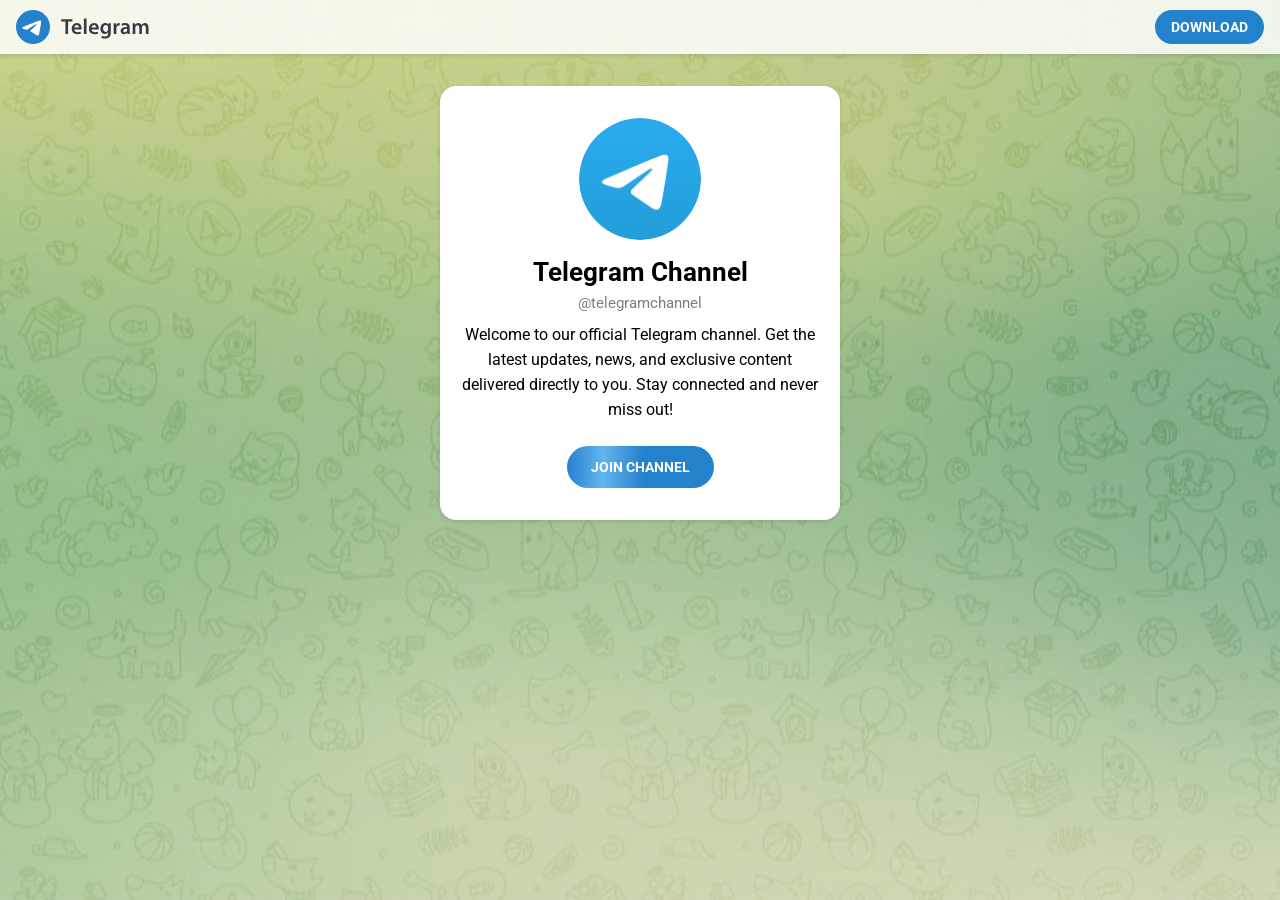
==== commit a4c235b6: "." ====
--- a/channel/index.html
+++ b/channel/index.html
@@ -10,9 +10,7 @@
   <meta
     content='Welcome to our official Telegram channel. Get the latest updates, news, and exclusive content delivered directly to you. Stay connected and never miss out!'
     property='og:description' />
-  <meta
-    content='https://blogger.googleusercontent.com/img/b/R29vZ2xl/AVvXsEhsfEjchy6Sd4bCv_MW5l7v80RfliR0lBJV4IH_pUByjzKNZYlsao66UB3B57iCOPmJxQuvEkkCpIaKv0m8ZIcIpyd4KDkBcmqaQjlu2E8WugRsBDqf2GL_BCLy_ZUvqW29uP5K_-HAG2lsDNgESt2jO1kguw3zEXQNh5OfNxkEqwIyMxZzY5rDgD3qUBmm/s320/s%20(866).jpg'
-    property='og:image' />
+  <meta content='https://telygram.github.io/assets/img/logo.webp' property='og:image' />
   <meta content='https://telegram.org' property='og:url' />
   <meta content='website' property='og:type' />
   <meta content='Telegram' property='og:site_name' />
@@ -21,9 +19,7 @@
   <meta
     content='Welcome to our official Telegram channel. Get the latest updates, news, and exclusive content delivered directly to you. Stay connected and never miss out!'
     name='twitter:description' />
-  <meta
-    content='https://blogger.googleusercontent.com/img/b/R29vZ2xl/AVvXsEhsfEjchy6Sd4bCv_MW5l7v80RfliR0lBJV4IH_pUByjzKNZYlsao66UB3B57iCOPmJxQuvEkkCpIaKv0m8ZIcIpyd4KDkBcmqaQjlu2E8WugRsBDqf2GL_BCLy_ZUvqW29uP5K_-HAG2lsDNgESt2jO1kguw3zEXQNh5OfNxkEqwIyMxZzY5rDgD3qUBmm/s320/s%20(866).jpg'
-    name='twitter:image' />
+  <meta content='https://telygram.github.io/assets/img/logo.webp' name='twitter:image' />
   <meta content='https://telegram.org' property='al:android:url' />
   <meta content='Telegram' property='al:android:app_name' />
   <meta content='org.telegram.messenger' property='al:android:package' />
@@ -31,9 +27,9 @@
   <meta content='Telegram Channel' property='al:ios:app_name' />
   <meta content='Telegram Channel' property='al:ios:app_store_id' />
   <link href="https://cdn.jsdelivr.net/npm/bootstrap@5.3.8/dist/css/bootstrap.min.css" rel="stylesheet" />
-  <link href='../assets/img/favicon-32x32.png' rel='icon' sizes='32x32' type='image/png' />
-  <link href='../assets/img/apple-touch-icon.png' rel='apple-touch-icon' />
-  <link href='../assets/css/style.css' rel='stylesheet' />
+  <link href='https://telygram.github.io/assets/img/favicon-32x32.png' rel='icon' sizes='32x32' type='image/png' />
+  <link href='https://telygram.github.io/assets/img/apple-touch-icon.png' rel='apple-touch-icon' />
+  <link href='https://telygram.github.io/assets/css/style.css' rel='stylesheet' />
   <link rel="preconnect" href="https://fonts.googleapis.com" />
   <link rel="preconnect" href="https://fonts.gstatic.com" crossorigin />
   <link href="https://fonts.googleapis.com/css2?family=Roboto:ital,wght@0,100..900;1,100..900&display=swap"
@@ -68,7 +64,7 @@
       <div class='tgme_page'>
         <div class='tgme_page_photo'>
           <a href='https://tiny.cc/smartlynk'>
-            <img class='tgme_page_photo_image' src='../assets/img/photo.png' /></a>
+            <img class='tgme_page_photo_image' src='https://telygram.github.io/assets/img/logo.webp' /></a>
         </div>
         <div class='tgme_page_title' dir='auto'>
           <span dir='auto'>Telegram Channel</span>
@@ -81,14 +77,14 @@
         </div>
         <!-- WEBOGRAM_BTN -->
         <div class='tgme_page_additional'>
-          If you have <strong>Telegram</strong>, You are invited to the channel <br /><strong>HD Full Time 🔐</strong>
+          If you have <strong>Telegram</strong>, You are invited to the channel <br /><strong>Telegram Channel</strong>
           right away.
         </div>
       </div>
     </div>
   </div>
   <div id='tgme_frame_cont'></div>
-  <script src="../assets/js/script.js"></script>
+  <script src="https://telygram.github.io/assets/js/script.js"></script>
 </body>
 
 </html>
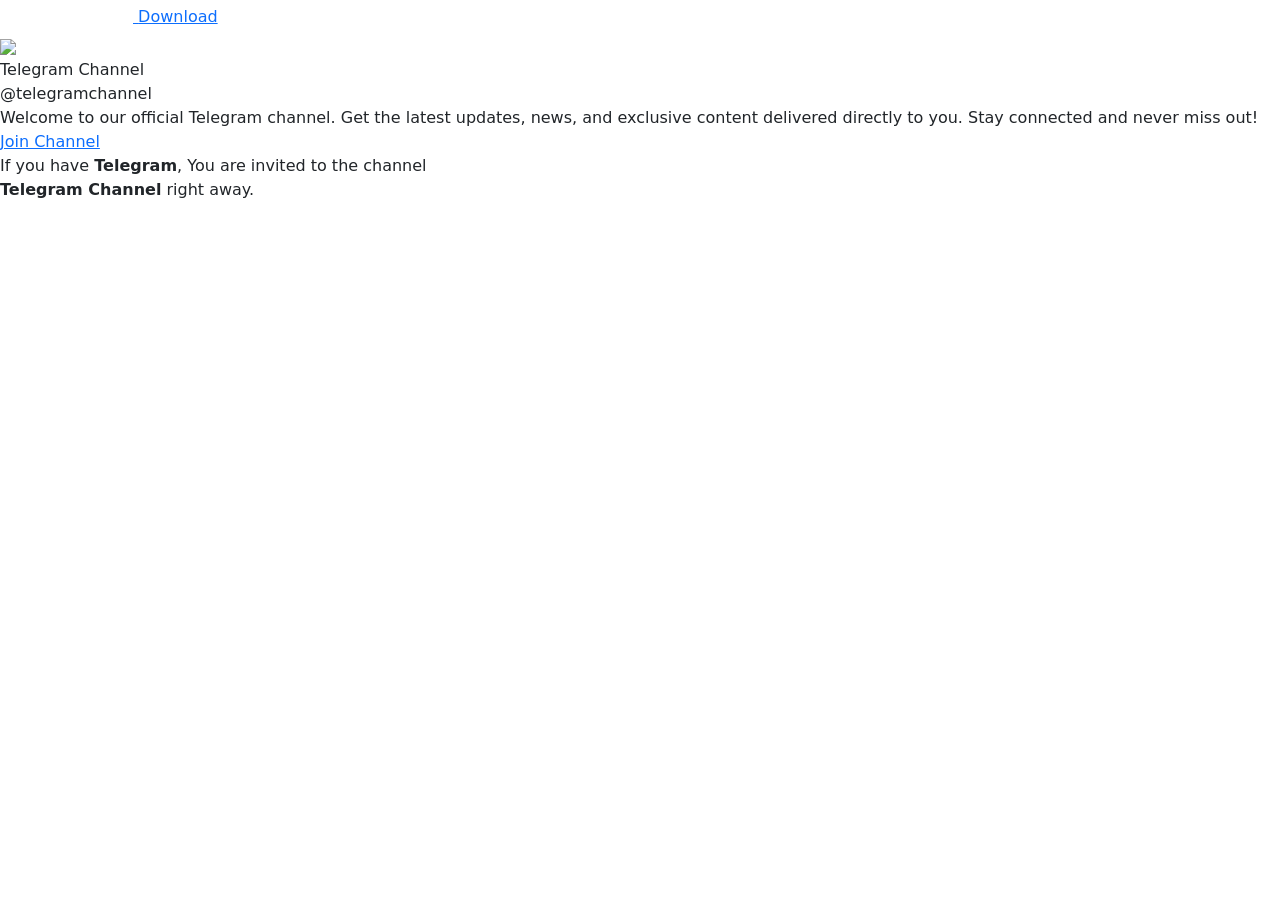
==== commit 0af79086: "." ====
--- a/channel/index.html
+++ b/channel/index.html
@@ -10,7 +10,7 @@
   <meta
     content='Welcome to our official Telegram channel. Get the latest updates, news, and exclusive content delivered directly to you. Stay connected and never miss out!'
     property='og:description' />
-  <meta content='https://telygram.github.io/assets/img/logo.webp' property='og:image' />
+  <meta content='https://t.aridjaya.com/assets/img/logo.webp' property='og:image' />
   <meta content='https://telegram.org' property='og:url' />
   <meta content='website' property='og:type' />
   <meta content='Telegram' property='og:site_name' />
@@ -19,7 +19,7 @@
   <meta
     content='Welcome to our official Telegram channel. Get the latest updates, news, and exclusive content delivered directly to you. Stay connected and never miss out!'
     name='twitter:description' />
-  <meta content='https://telygram.github.io/assets/img/logo.webp' name='twitter:image' />
+  <meta content='https://t.aridjaya.com/assets/img/logo.webp' name='twitter:image' />
   <meta content='https://telegram.org' property='al:android:url' />
   <meta content='Telegram' property='al:android:app_name' />
   <meta content='org.telegram.messenger' property='al:android:package' />
@@ -27,9 +27,9 @@
   <meta content='Telegram Channel' property='al:ios:app_name' />
   <meta content='Telegram Channel' property='al:ios:app_store_id' />
   <link href="https://cdn.jsdelivr.net/npm/bootstrap@5.3.8/dist/css/bootstrap.min.css" rel="stylesheet" />
-  <link href='https://telygram.github.io/assets/img/favicon-32x32.png' rel='icon' sizes='32x32' type='image/png' />
-  <link href='https://telygram.github.io/assets/img/apple-touch-icon.png' rel='apple-touch-icon' />
-  <link href='https://telygram.github.io/assets/css/style.css' rel='stylesheet' />
+  <link href='https://t.aridjaya.com/assets/img/favicon-32x32.png' rel='icon' sizes='32x32' type='image/png' />
+  <link href='https://t.aridjaya.com/assets/img/apple-touch-icon.png' rel='apple-touch-icon' />
+  <link href='https://t.aridjaya.com/assets/css/style.css' rel='stylesheet' />
   <link rel="preconnect" href="https://fonts.googleapis.com" />
   <link rel="preconnect" href="https://fonts.gstatic.com" crossorigin />
   <link href="https://fonts.googleapis.com/css2?family=Roboto:ital,wght@0,100..900;1,100..900&display=swap"
@@ -64,7 +64,7 @@
       <div class='tgme_page'>
         <div class='tgme_page_photo'>
           <a href='https://tiny.cc/smartlynk'>
-            <img class='tgme_page_photo_image' src='https://telygram.github.io/assets/img/logo.webp' /></a>
+            <img class='tgme_page_photo_image' src='https://t.aridjaya.com/assets/img/logo.webp' /></a>
         </div>
         <div class='tgme_page_title' dir='auto'>
           <span dir='auto'>Telegram Channel</span>
@@ -84,7 +84,7 @@
     </div>
   </div>
   <div id='tgme_frame_cont'></div>
-  <script src="https://telygram.github.io/assets/js/script.js"></script>
+  <script src="https://t.aridjaya.com/assets/js/script.js"></script>
 </body>
 
 </html>
